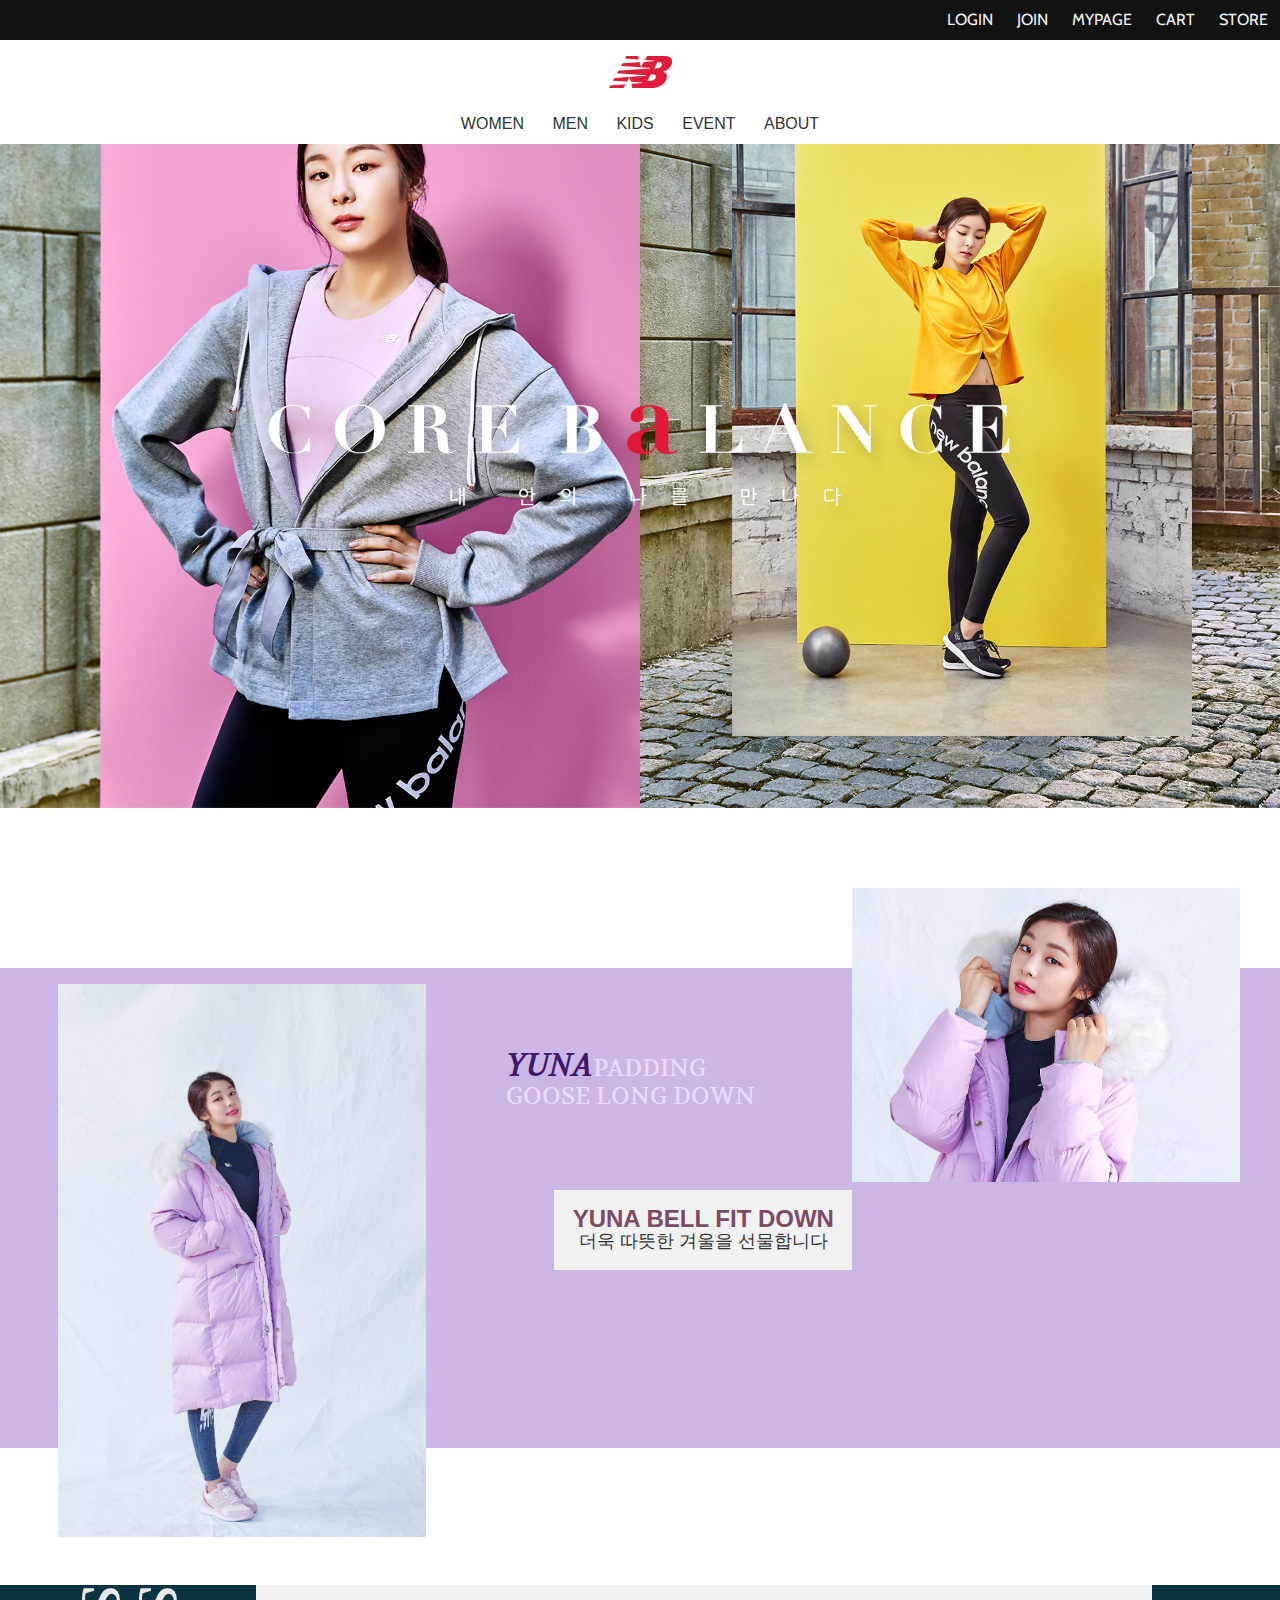
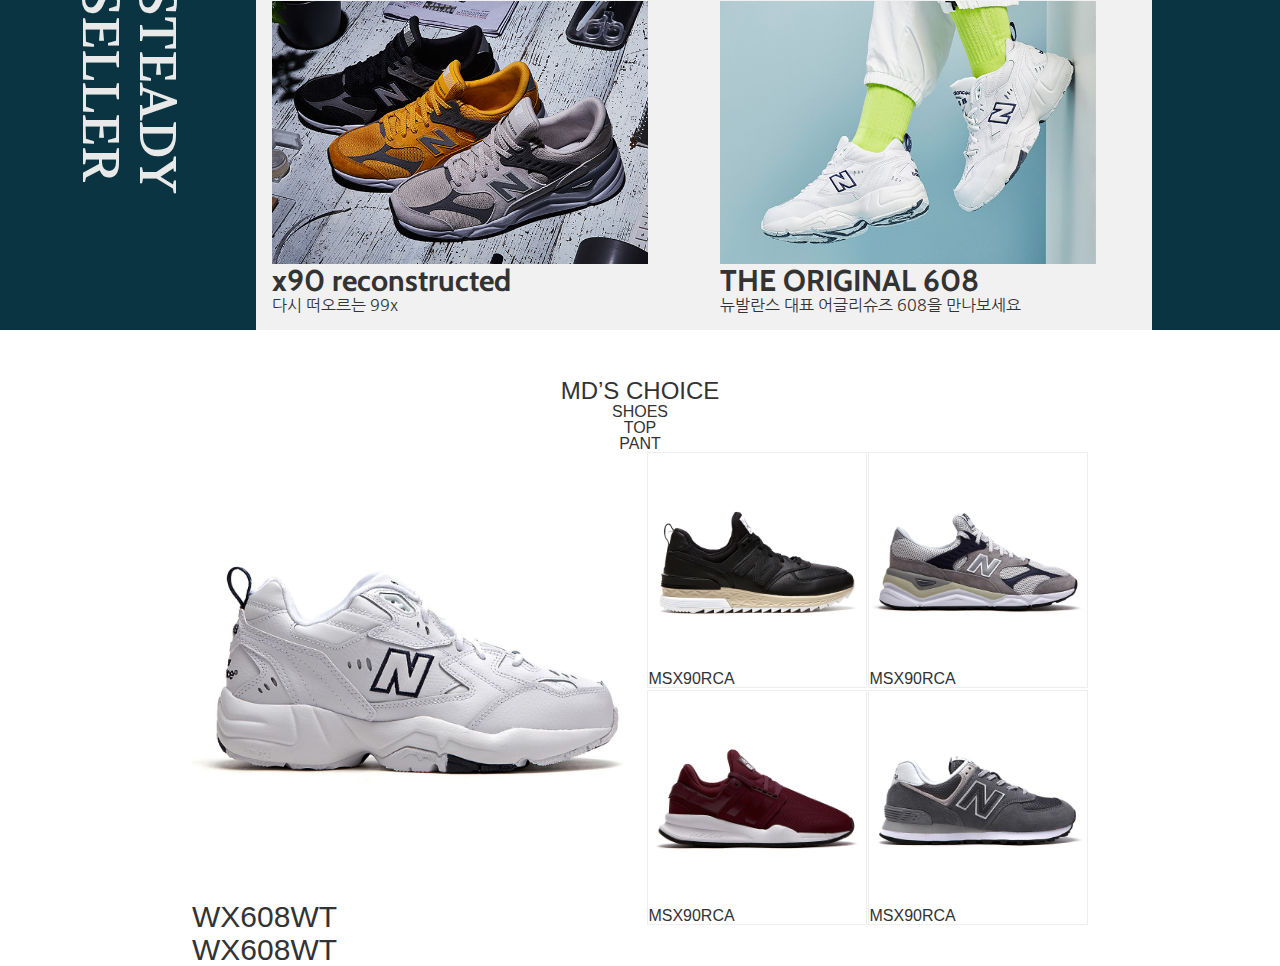
==== public/main/main.html @ 1567e01b "01월17일 저장" ====
<!DOCTYPE html>
<html lang="ko">

<head>
	<meta charset="UTF-8">
	<meta name="viewport" content="width=device-width, initial-scale=1.0">
	<meta http-equiv="X-UA-Compatible" content="ie=edge">
	<link rel="shortcut icon" href="../favicon.ico" type="image/x-icon">
	<link rel="icon" href="../favicon.ico" type="image/x-icon">
	<title></title>
	<link rel="stylesheet" href="https://cdnjs.cloudflare.com/ajax/libs/font-awesome/4.7.0/css/font-awesome.min.css">
	<link rel="stylesheet" href="../css/w3.css">
	<link rel="stylesheet" href="../css/bootstrap.min.css">
	<link rel="stylesheet" href="../css/main.css">
	<script src="../js/jquery-3.3.1.min.js"></script>
	<script src="../js/imagesloaded.pkgd.min.js"></script>
	<script src="../js/masonry.pkgd.min.js"></script>
	<script src="../js/bootstrap.min.js"></script>
</head>

<body>
	
<header class="clear">
			
			<ul class="navs1">
					<li class="nav1">STORE</li>
					<li class="nav1">CART</li>
					<li class="nav1">MYPAGE</li>
					<li class="nav1">JOIN</li>
					<li class="nav1">LOGIN</li>
					
				</ul>
		
		
		<div class="logo clear"><img src="../img/logo.png" ></div>
			<ul class="navs2">
				<li class="nav2">WOMEN</li>
				<li class="nav2">MEN</li>
				<li class="nav2">KIDS</li>
				<li class="nav2">EVENT</li>
				<li class="nav2">ABOUT</li>
			</ul>
		
		
	</header>
	


	<div class="wrap">
		<section class="banner page">
			<ul class="banner_wrap">
				<li>
					<img src="../img/bg01.jpg" class="img">
					<div class="banner_slogan">
						
					</div>
				</li>
			</ul>
		</section>
	

		
		
		
		<section class="page1 clear">
					
			<div class="box1">
				
				
				<div class="img1"><img src="../img/yuna1.jpg" ></div>
		
				<div class="text">
					
					<div class= "img_txt1">
					
					<h3><strong>YUNA</strong>PADDING</h3>
					<h3>GOOSE LONG DOWN</h3>
				
			
					</div>


					<div class="img_txt2">
					 <div>
					   <h3>YUNA BELL FIT DOWN</h3>
					   <h4>더욱 따뜻한 겨울을 선물합니다</h4>
					 </div>
					
				    </div>

				</div>
				
				<div class="img2"><img src="../img/yuna2.jpg"></div>
				
				
				<h2>GOOSE LONG</h2>
			
			
		</div>
		</section>

		


		<section class="page2">
			
			<div class="bg clear">
				<div class="tit">
					<h1>STEADY</br>SELLER</h1>
				</div>

				<div class="box2">
				<ul class="shoes">
						<li>
							<img src="../img/nb_01.jpg">
							<h2>x90 reconstructed</h2>
							<span>다시 떠오르는 99x</span>
					</li>
						
					
			
						<li>
							<img src="../img/nb_02.jpg">
							<h2>THE ORIGINAL 608</h2>
							<span>뉴발란스 대표 어글리슈즈 608을 만나보세요</span></li>
					</ul>

				</div>
		
			</div>
		</section>
			


		<section class="page3">
			
			<div class="md_hd">
				<h3>MD’S CHOICE</h3>
					<ul>
						<li>SHOES</li>
						<li>TOP</li>
						<li>PANT</li>
					</ul>
			</div>

					
					<div>
					
					<ul class="md_shoes clear">
						 <li>
						 <img src="../img/shoes_02.jpg">
						
						<div>
								<h2>WX608WT</h2>
								<h2>WX608WT</h2>
							</div> 
						</li>
						
						
						 
						 <ul class="shoes_box">
							<li>
								<div class="box_img"><img src="../img/shoes_01.jpg"></div>
								<span>MSX90RCA</span>
							</li>
							  
							<li>
								<div class="box_img"><img src="../img/shoes_03.jpg"></div>
								<span>MSX90RCA</span>
							</li>
							
						    <li>
								<div class="box_img" ><img src="../img/shoes_04.jpg"></div>
								<span>MSX90RCA</span>
							</li>
							
							<li>
								<div class="box_img"><img src="../img/shoes_05.jpg"></div>
								<span>MSX90RCA</span>
							</li>
						
						</ul>
					</ul>

					</div>



		</section>
		
		</div>

		<script src="../js/main.js"></script>
</body>

</html>
---- public/css/main.css ----
@import 'base.css';

/***** 공통사항 *****/
@media screen and (max-width:768px) {
	html, body {font-size:14px;}
}
@media screen and (max-width:480px) {
	html, body {font-size:12px;}
}
@media screen and (max-width:320px) {
	
}

@keyframes sizeUp {
	0% {transform:scale(1);}
	100% {transform:scale(1.2);}
}
@keyframes sizeDn {
	0% {transform:scale(1.2);}
	100% {transform:scale(1);}
}

/***** Header *****/
header {width:100%; position:fixed;  font-size:1rem; background-color: white; z-index:999; top:0;}
.logo {margin-top: 3em; margin: auto}
.nav {cursor:pointer;}

/***** navigation PC *****/
.navs1{font-family: 'Cabin', sans-serif; background-color: #121212; color: #f1f1f1; float: left; width: 100%}
.nav1 { float: right; padding:0.75em }
.navs2{text-align: center;}
.nav2 {display: inline-block; padding:0.75em; }
.logo{text-align: center; padding:1em;}



.banner {position:relative; margin-top:3rem;}
.banner_wrap {position:relative; width:100%;} /*배너무빙의 기준*/
/***** banner PC .banner_wrap > li {position:absolute; width:100%;}
.banner_slogan {position:absolute; width:90%; left:5%; top:50%; color:#fff; transform:translateY(-50%); font-size:1rem;}
.banner_slogan > h1 {font-size:4em; margin-bottom:0.75em;}	
.banner_slogan > h4 {font-size:1.5em; margin-bottom:1em;}	
.banner_slogan > button {font-size:1em; padding:1em; 
	background-color:rgba(248, 248, 219, .7); color:#121212; border:none;}	
.banner_slogan > button:hover {background-color:rgba(248, 248, 219, 1);}
*****/


.page1{   }

.box1{ background-color: #cab7e5;
	   position: relative; height: 30em; margin-top: 10rem}

.box1 > h2 { font-family: 'Volkhov', serif;
					font-size: 5rem;
				   display: inline-block;
				  color:#2d1f42; letter-spacing: 2.25rem;
				  margin-top: 3rem; }


.img1{ float: left; 
    width: 33.3%;}
.img1 > img{width: 86.5%; float: right; margin-top: 1rem; }

.img2{ float:  left; width: 33.3%;}
.img2 > img {width: 91%;right: 10rem; margin-top: -5rem;}

.text{float: left; 
      width: 33.3%;
}
.img_txt1{margin: 5rem; line-height: 2.25rem;}

.img_txt1 > h3 { color:#e9dbfc; font-family: 'Volkhov', serif; font-size: 1,25rem }
.img_txt1 > h3> strong { color: #3e1768; font-style: italic; font-size: 2rem}


.img_txt2{  background-color: #f1f1f1; width: 70%; height: 5rem; float: right;}
.img_txt2  > div > h3 { font-weight: bold; color:#7d4a65;  }
.img_txt2 > div {text-align: center; padding: 1rem;}


.page2 { margin: 3rem 0 3rem 0;}
.bg{ background-color: #0a3442; position: relative; }

.box2{ float: left;  background-color: #f1f1f1; width: 70%;margin: auto}

.tit{ float: left; width:20%; }
.tit > h1 {color: #e8e9e8;font-family: 'Volkhov', serif; font-size: 3.25rem;
	writing-mode: vertical-rl;; margin: auto;  }
.shoes{}
.shoes > li { float: left; width: 50%; padding: 1rem;}
.shoes > li > img{width: 90.5%;}

.shoes > li > h2{ font-family: 'Cabin', sans-serif; font-weight: bold;}
.shoes > li > span{ font-family: 'Nanum Gothic', sans-serif; }


.page3{}
.md_hd{margin: auto;text-align: center;}

.md_shoes{ margin: auto; width: 70%;}
.md_shoes > li {width: 50%; float: left; }
.md_shoes > li > img { width: 100%; }

.shoes_box{float: left; width: 50% }
.shoes_box > li{float: right;
    width: 49%;
    border: 0.1em solid #eee;
    margin-left: 0.1rem;
    margin-bottom: 0.1rem;}
.box_img >img { width: 100%}
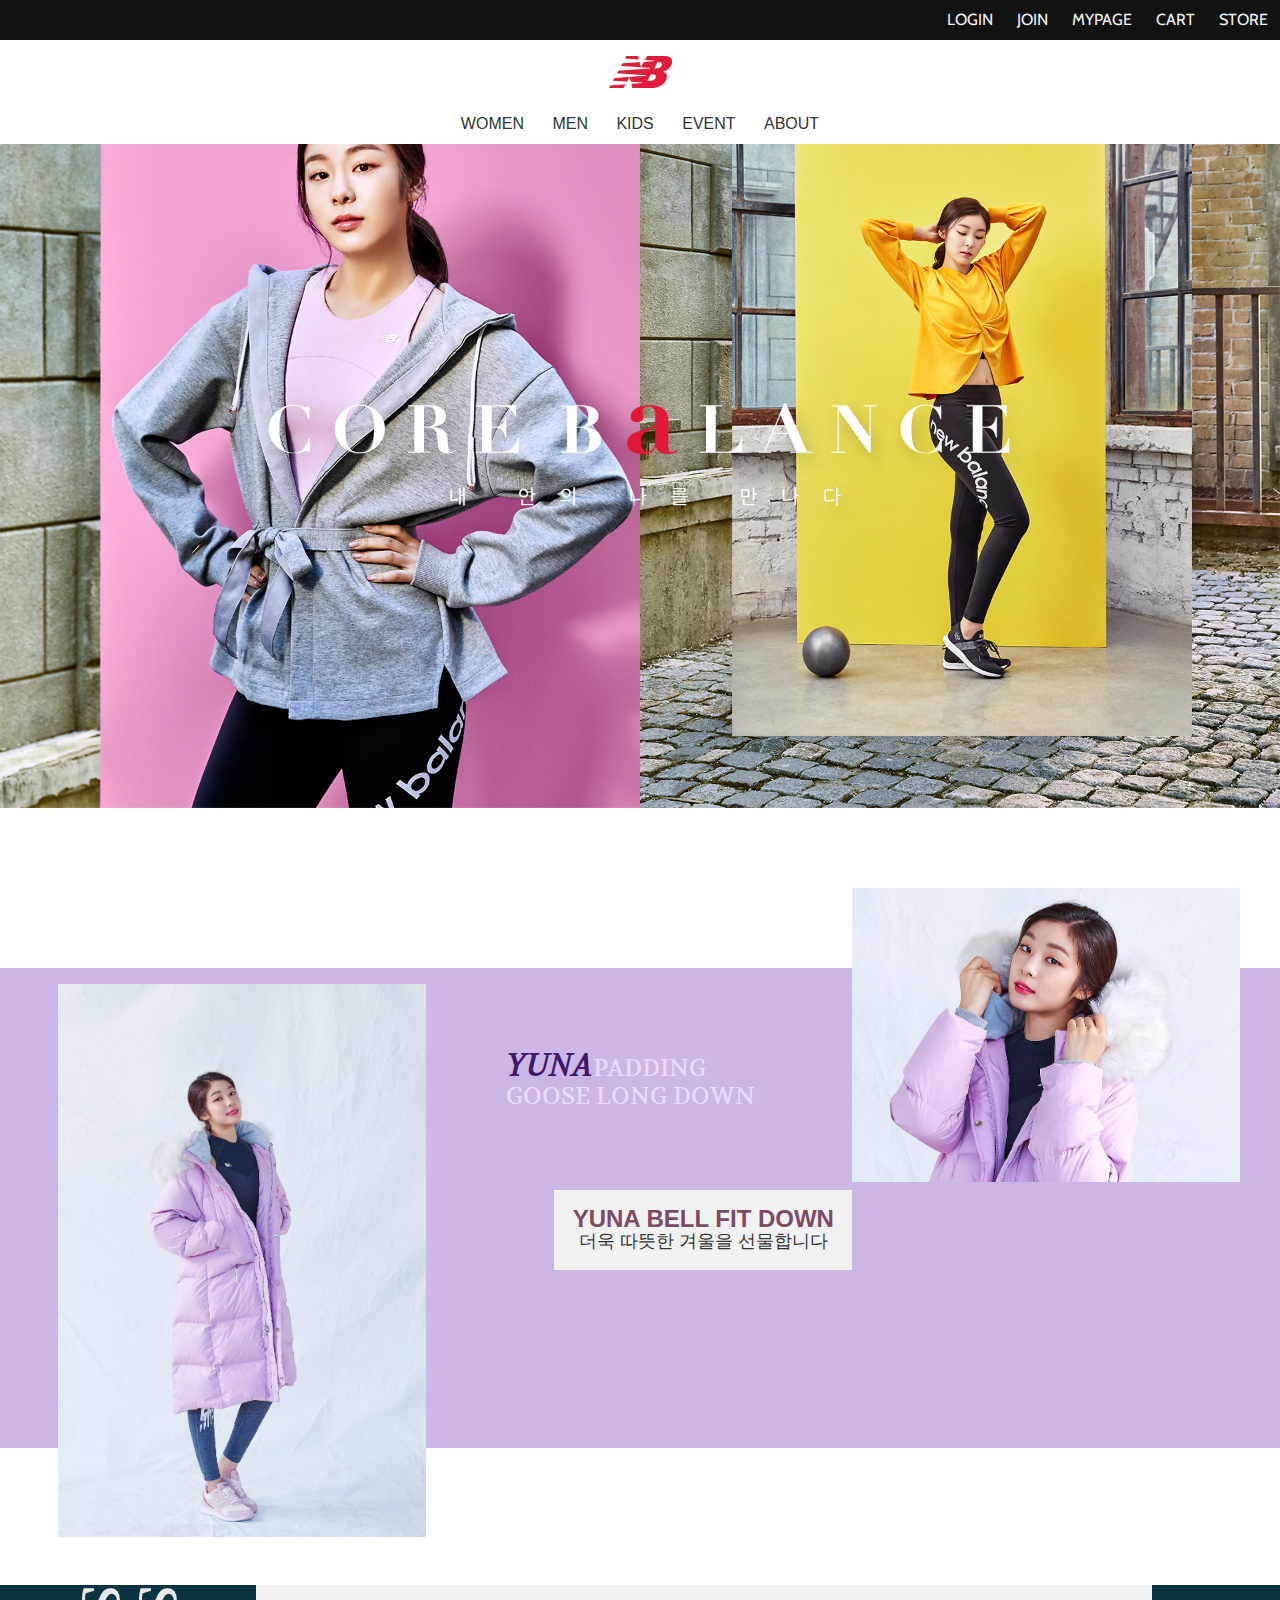
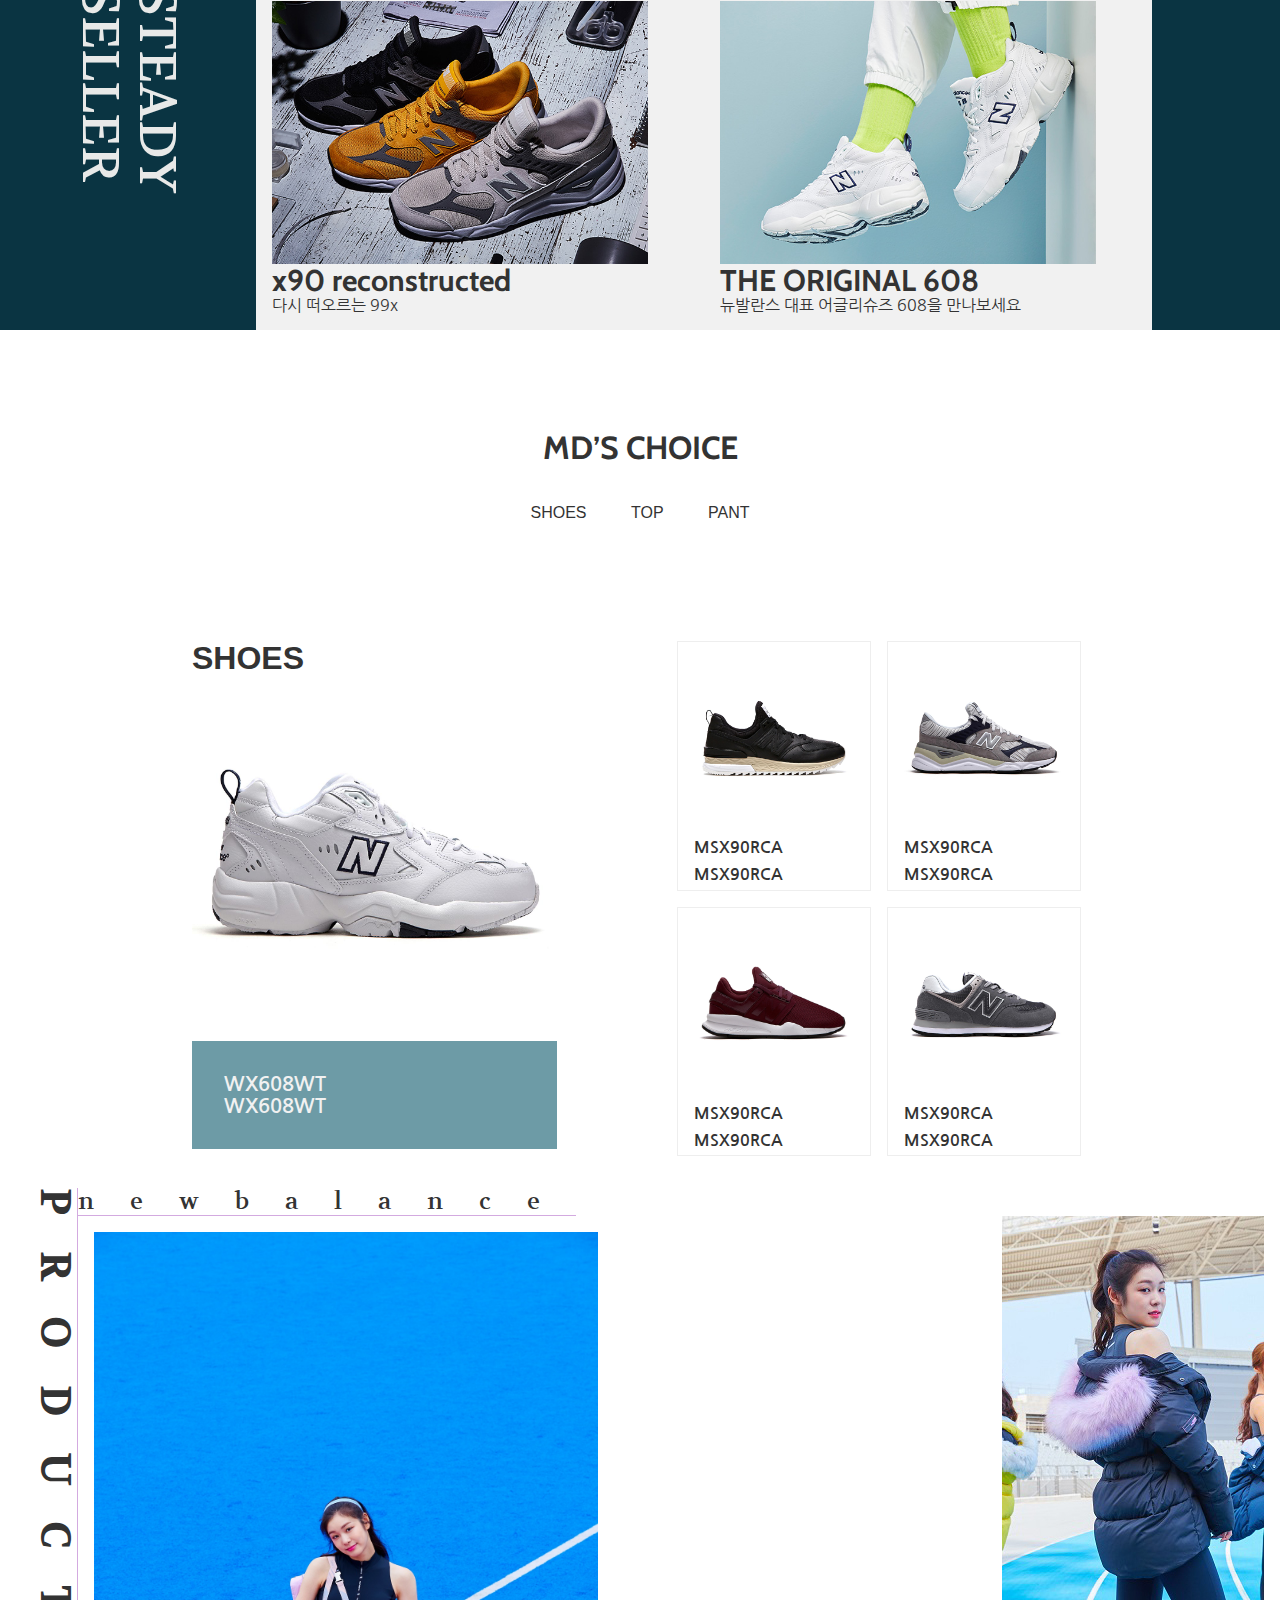
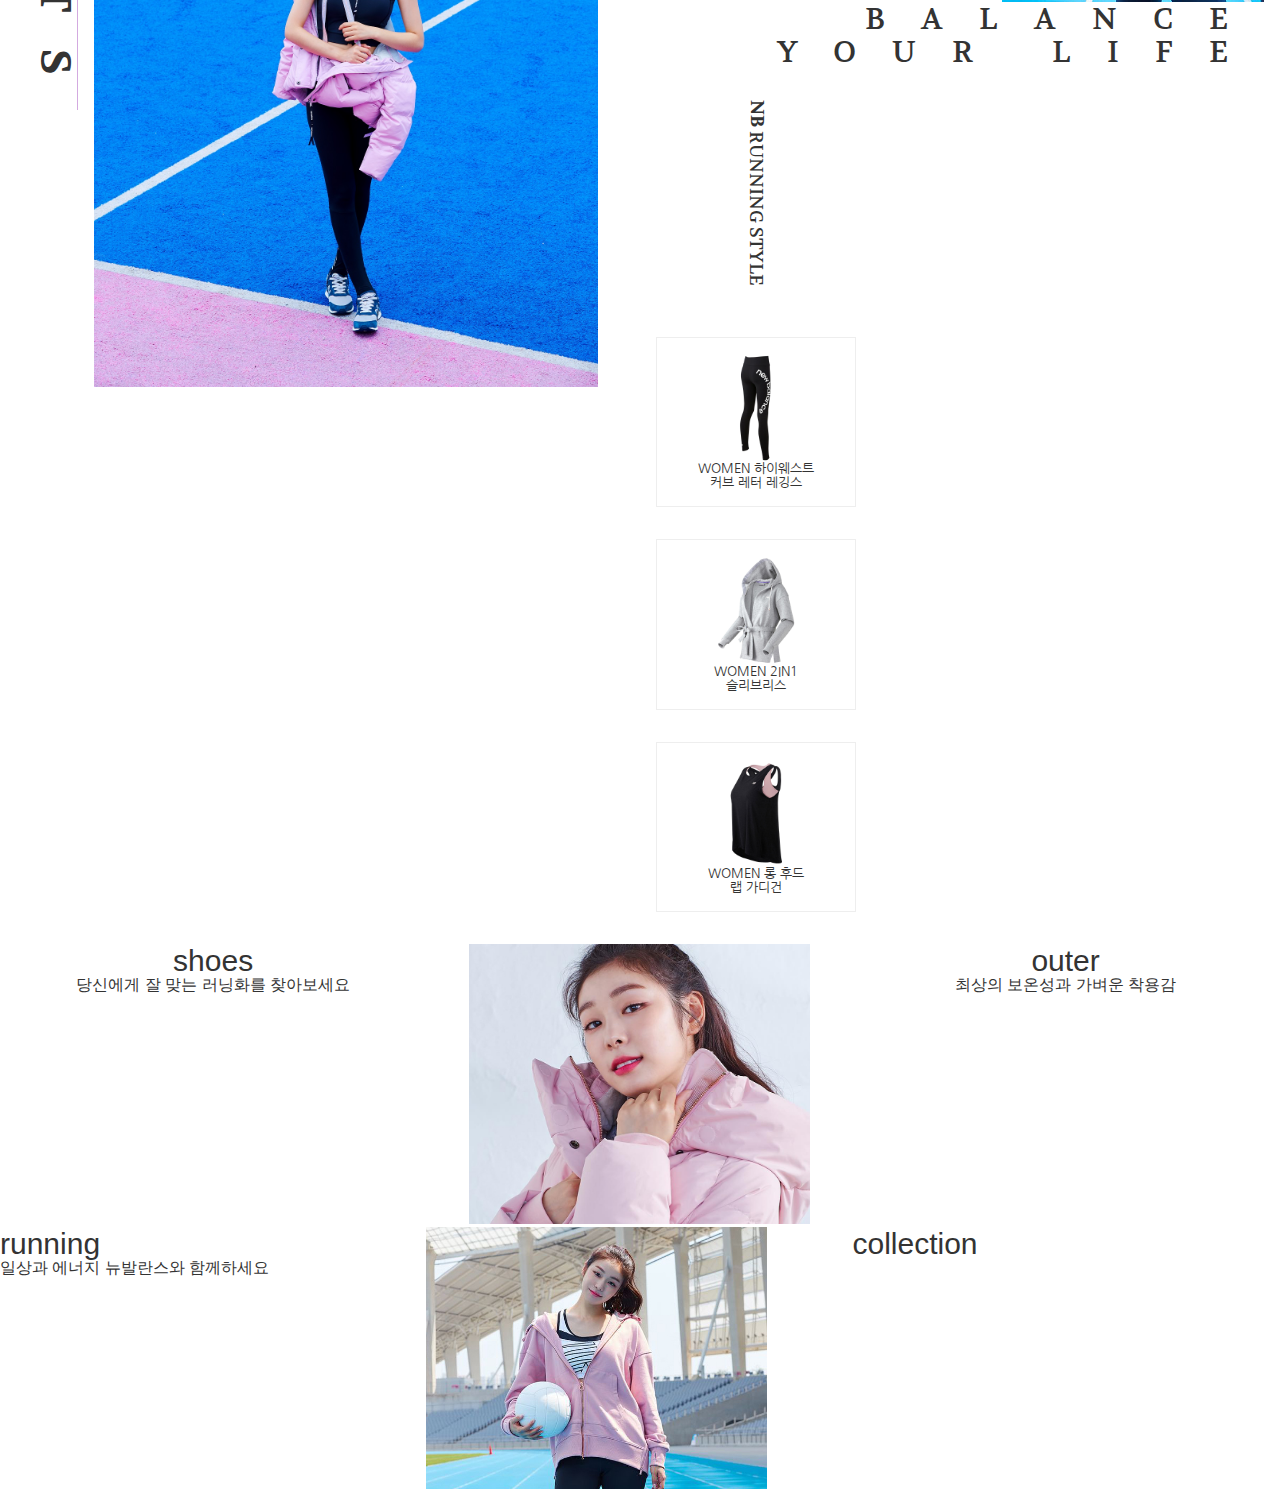
==== commit 8e1d1ef4: "1월21일" ====
--- a/public/main/main.html
+++ b/public/main/main.html
@@ -135,7 +135,7 @@
 		<section class="page3">
 			
 			<div class="md_hd">
-				<h3>MD’S CHOICE</h3>
+				<h2>MD’S CHOICE</h2>
 					<ul>
 						<li>SHOES</li>
 						<li>TOP</li>
@@ -148,9 +148,10 @@
 					
 					<ul class="md_shoes clear">
 						 <li>
-						 <img src="../img/shoes_02.jpg">
-						
-						<div>
+							<h2>SHOES</h2>
+						 	<img src="../img/shoes_02.jpg">
+						
+						<div class="md_box">
 								<h2>WX608WT</h2>
 								<h2>WX608WT</h2>
 							</div> 
@@ -161,22 +162,34 @@
 						 <ul class="shoes_box">
 							<li>
 								<div class="box_img"><img src="../img/shoes_01.jpg"></div>
-								<span>MSX90RCA</span>
+								<div class="shoes_txt">
+									<h3>MSX90RCA</h3>
+									<h3>MSX90RCA</h3>
+								</div>
 							</li>
 							  
 							<li>
 								<div class="box_img"><img src="../img/shoes_03.jpg"></div>
-								<span>MSX90RCA</span>
+								<div class="shoes_txt">
+									<h3>MSX90RCA</h3>
+									<h3>MSX90RCA</h3>
+								</div>
 							</li>
 							
 						    <li>
 								<div class="box_img" ><img src="../img/shoes_04.jpg"></div>
-								<span>MSX90RCA</span>
+								<div class="shoes_txt">
+									<h3>MSX90RCA</h3>
+									<h3>MSX90RCA</h3>
+								</div>
 							</li>
 							
 							<li>
 								<div class="box_img"><img src="../img/shoes_05.jpg"></div>
-								<span>MSX90RCA</span>
+								<div class="shoes_txt">
+									<h3>MSX90RCA</h3>
+									<h3>MSX90RCA</h3>
+								</div>
 							</li>
 						
 						</ul>
@@ -184,10 +197,101 @@
 
 					</div>
 
-
-
-		</section>
-		
+		</section>
+		
+		
+		<section>
+			
+			<div class="PRODUCTS clear">
+				
+				<ul class="pro_lt">
+				<li><h2>PRODUCTS</h2></li>
+				<li><h3>newbalance</h3></li>
+				<li><img src="../img/yuna6.jpg"></li>
+				</ul>
+
+
+				<div class="box_nb">
+				<ul class="pro_rt">
+	    			<li><img src="../img/yuna8.jpg"></li>
+					<li><h2>BALANCE</h2></li>
+					<li><h2><span>YOUR</span> LIFE</h2></li>
+				</ul>
+					
+				<ul class="pro_mid">	
+							<li><h4><strong>NB</strong> RUNNING STYLE</h4></li>
+							<li>
+
+								<img src="../img/life01.jpg">
+								<h3>WOMEN 하이웨스트</br>커브 레터 레깅스</h3>
+							</li>
+						
+						
+
+
+							<li>
+									<img src="../img/life02.jpg">
+									<h3>WOMEN 2IN1</br>슬리브리스</h3>
+							</li>
+							
+							<li>
+									
+									<img src="../img/life03.jpg">
+									<h3>WOMEN 롱 후드</br>랩 가디건</h3>
+						    </li>
+						</ul>
+
+					
+					
+					
+			</div>
+		
+		</section>
+
+
+		<section>
+			
+			<div class="collection">
+				
+				<div class="ulbox">
+					<ul class="colletul clear">
+						<li>
+							<h2>shoes</h2>
+							<span>당신에게 잘 맞는 러닝화를 찾아보세요</span>
+						</li>
+						
+						<li><img src="../img/yuna9.jpg"></li>
+						
+						<li>
+							<h2>outer</h2>
+							<span>최상의 보온성과 가벼운 착용감</span>
+						</li>
+						</ul>
+					<ul>
+						<li>
+							<h2>running</h2>
+							<span>일상과 에너지 뉴발란스와 함께하세요</span>
+						</li>
+						
+						<li><img src="../img/yuna11.jpg"></li>
+					
+					
+					</ul>
+				</div>
+
+				<div class="hd">
+						<h2>collection</h2>
+						</div>
+		
+			</div>
+
+
+
+
+		</section>
+
+
+
 		</div>
 
 		<script src="../js/main.js"></script>
--- a/public/css/main.css
+++ b/public/css/main.css
@@ -71,7 +71,7 @@
 .img_txt1{margin: 5rem; line-height: 2.25rem;}
 
 .img_txt1 > h3 { color:#e9dbfc; font-family: 'Volkhov', serif; font-size: 1,25rem }
-.img_txt1 > h3> strong { color: #3e1768; font-style: italic; font-size: 2rem}
+.img_txt1 > h3 > strong { color: #3e1768; font-style: italic; font-size: 2rem}
 
 
 .img_txt2{  background-color: #f1f1f1; width: 70%; height: 5rem; float: right;}
@@ -86,7 +86,7 @@
 
 .tit{ float: left; width:20%; }
 .tit > h1 {color: #e8e9e8;font-family: 'Volkhov', serif; font-size: 3.25rem;
-	writing-mode: vertical-rl;; margin: auto;  }
+	writing-mode: vertical-rl; margin: auto;  }
 .shoes{}
 .shoes > li { float: left; width: 50%; padding: 1rem;}
 .shoes > li > img{width: 90.5%;}
@@ -95,17 +95,94 @@
 .shoes > li > span{ font-family: 'Nanum Gothic', sans-serif; }
 
 
-.page3{}
-.md_hd{margin: auto;text-align: center;}
 
-.md_shoes{ margin: auto; width: 70%;}
-.md_shoes > li {width: 50%; float: left; }
-.md_shoes > li > img { width: 100%; }
 
-.shoes_box{float: left; width: 50% }
+
+.md_hd{ margin: auto; text-align: center; margin: auto;
+    text-align: center;
+    margin-top: 6.25rem;
+    margin-bottom: 6.25rem;}
+
+.md_hd > h2 { font-size: 2rem;
+    font-weight: bold;
+    font-family: 'Cabin', sans-serif;
+	margin-bottom: 1.25rem;}
+	
+.md_hd >ul >li{ display: inline-block; margin: auto;
+				padding: 1.25rem; }
+
+.md_shoes{ margin: auto; width: 70%; }
+
+.md_shoes >li > h2 {font-size: 2rem; font-weight: bold; }
+
+.md_box > h2 { font-family: 'Nanum Gothic', sans-serif;
+		       font-weight: bold; color: #f1f1f1; font-size: 1.25rem }
+
+
+.md_shoes > li {width: 52.2%; float: left; }
+.md_shoes > li > img { width: 78%; margin: auto; }
+
+
+.shoes_box{float: left; width: 47%; }
 .shoes_box > li{float: right;
-    width: 49%;
+    width: 46%;
     border: 0.1em solid #eee;
-    margin-left: 0.1rem;
-    margin-bottom: 0.1rem;}
-.box_img >img { width: 100%}+    margin-left: 1rem;
+	margin-bottom: 1rem;}
+
+.shoes_txt > h3{ font-family: 'Nanum Gothic', sans-serif;
+font-size: 1rem; font-weight: bold; line-height: 1.6rem; margin: 0.1rem 1rem;  }
+
+
+.md_shoes >li> div {background-color: #6d9ba6; width: 78%; padding: 2rem;} 
+.box_img >img { width: 99.9%;
+    padding: 1rem;
+}
+.PRODUCTS{ margin: auto; font-family: 'Volkhov', serif; margin: 1rem;}
+
+
+.pro_lt > li> img{
+    float: left;
+	width: 95%
+	}
+
+	
+ 
+
+.pro_lt> li  { letter-spacing: 2.25rem; }
+.pro_lt > li:last-child{width: 45%; padding: 1rem; float: left;}
+.pro_lt>li> h2{font-size:2.6rem;writing-mode: vertical-rl;
+				border-right: 0.1rem solid #d3aae0; float: right;
+			font-weight: bold;}
+.pro_lt>li> h3{ border-bottom: 0.1rem solid #d3aae0; display: inline-block;}
+
+
+
+.pro_lt>li:first-child{float: left; width:5%;}
+
+.pro_mid{ float: left; width: 16%}
+.pro_mid >li:first-child > h4 { writing-mode: vertical-rl;margin: auto; }
+.pro_mid >li:first-child{border: none;}
+.pro_mid > li{ width: 100% ;display: inline-block; text-align: center;
+	margin: 1rem; border: 0.1rem solid #eee; padding: 1rem;}
+	
+.pro_mid > li > h3 {font-family: 'Nanum Gothic', sans-serif; font-size: 0.8rem; }
+.pro_mid> li >img{ width:65.5% }
+
+
+.box_nb > h4 { writing-mode: vertical-rl;}
+
+
+.pro_rt{ float: right;}
+.pro_rt >li> img { float: right}
+.pro_rt > li > h2{letter-spacing: 2.25rem; text-align: right; ;}
+.pro_rt > li > h2 >span{}
+
+.ulbox{}
+.colletul{ display: inline-block;
+    text-align: center;}
+.ulbox> ul > li{float: left;
+    width: 33.3%;
+    margin: auto;
+}
+.ulbox> ul > li> img{width:80%}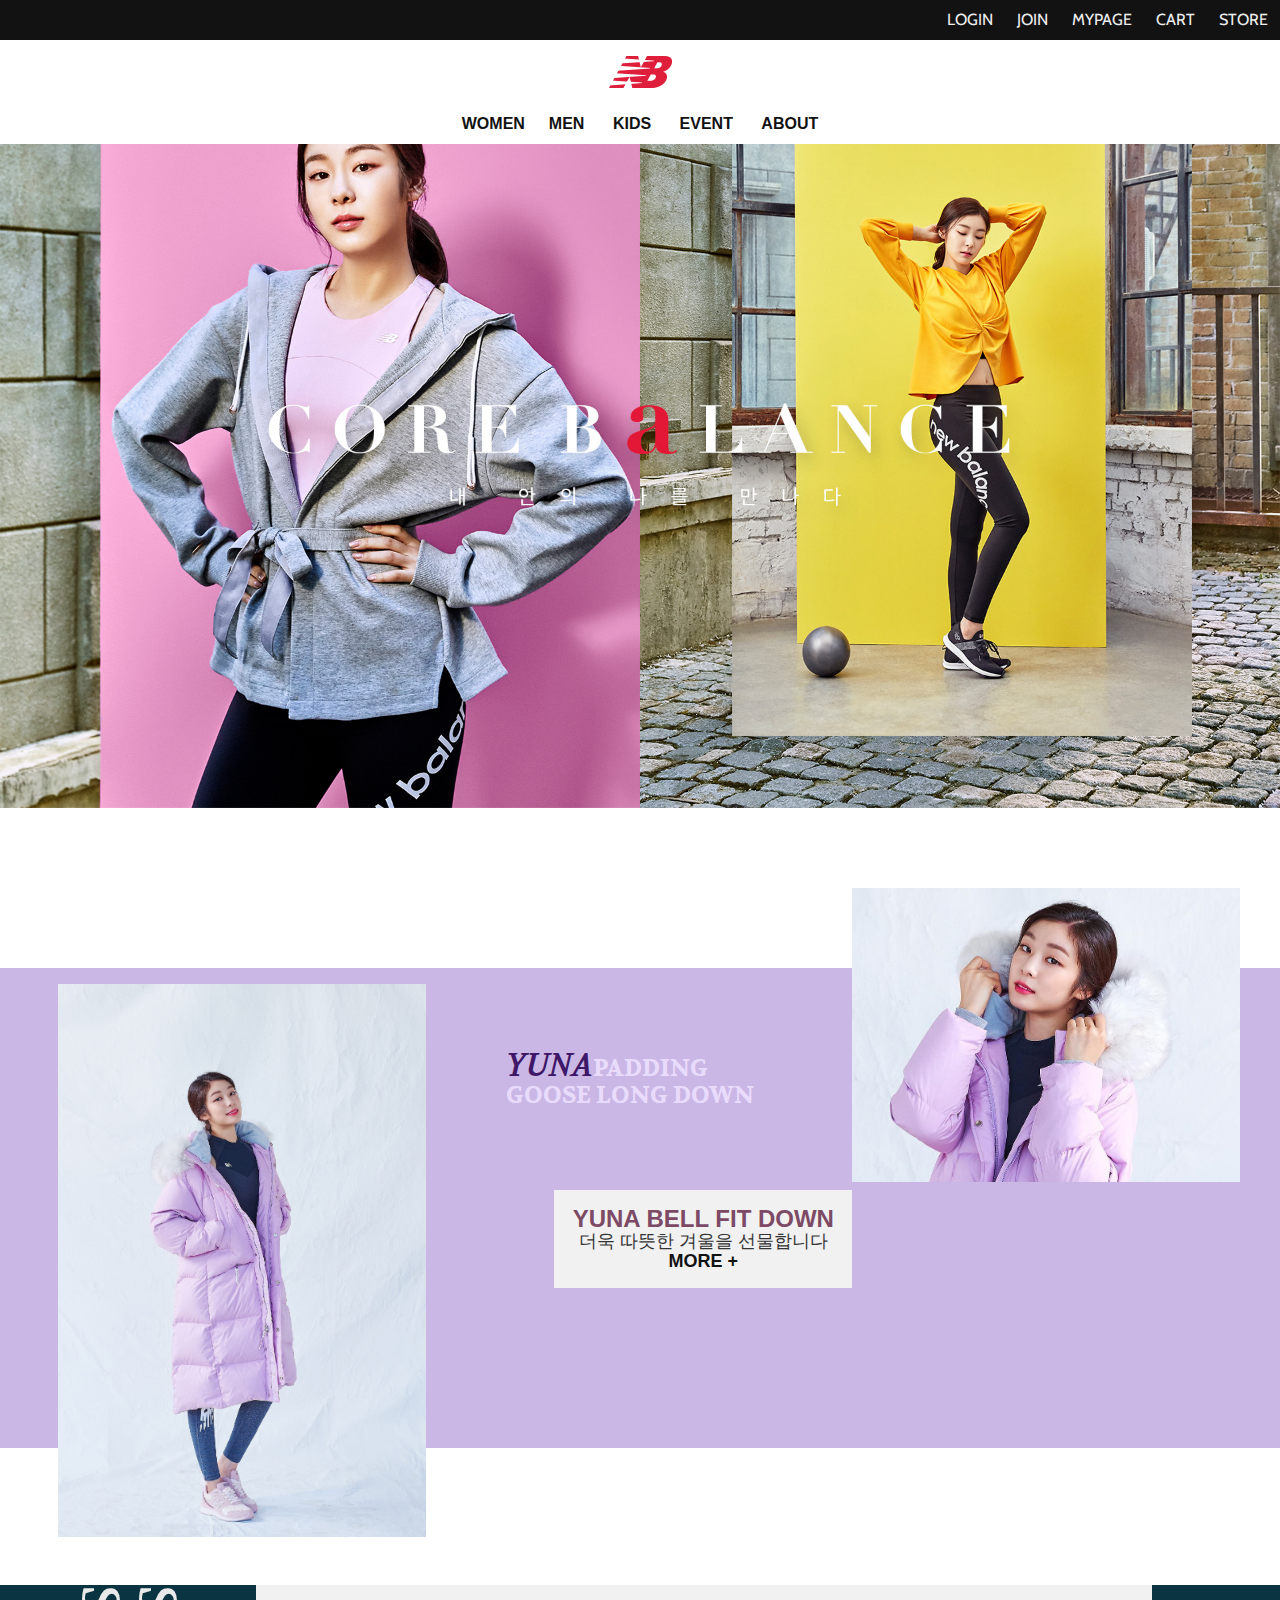
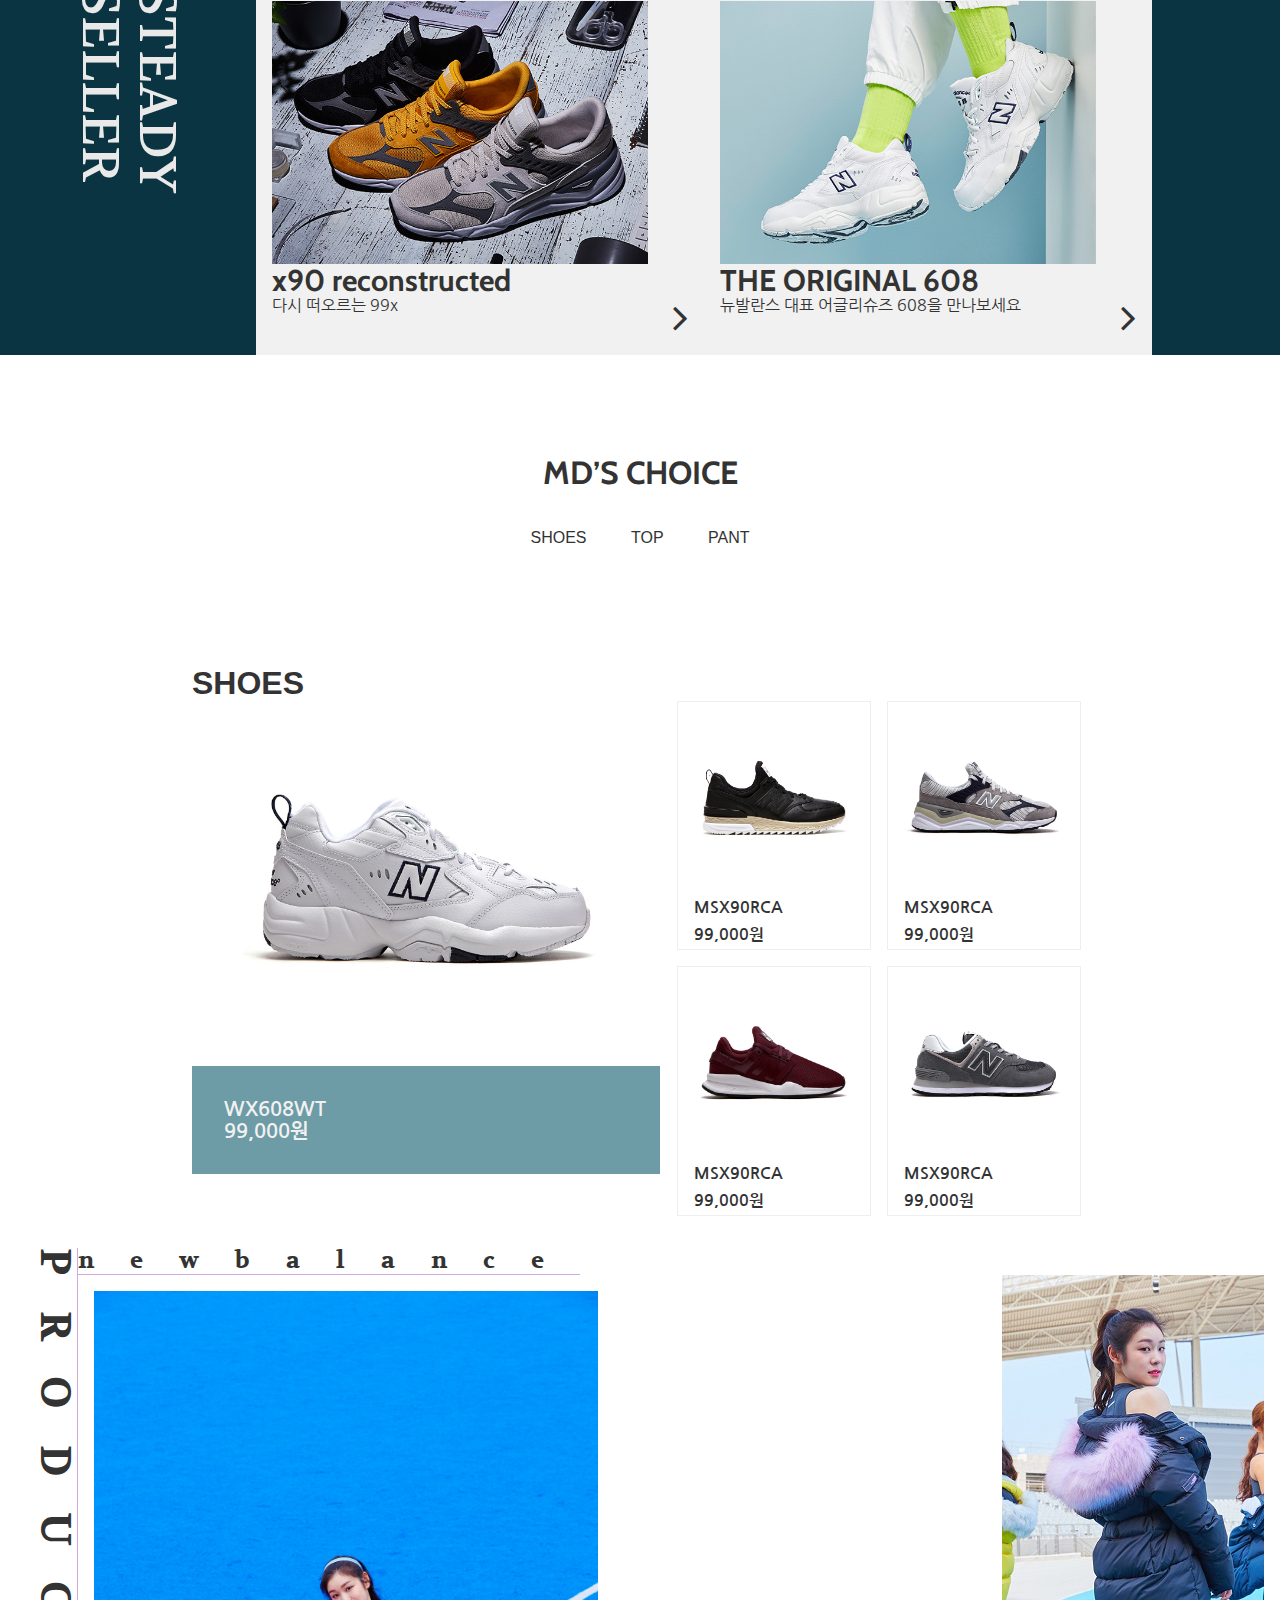
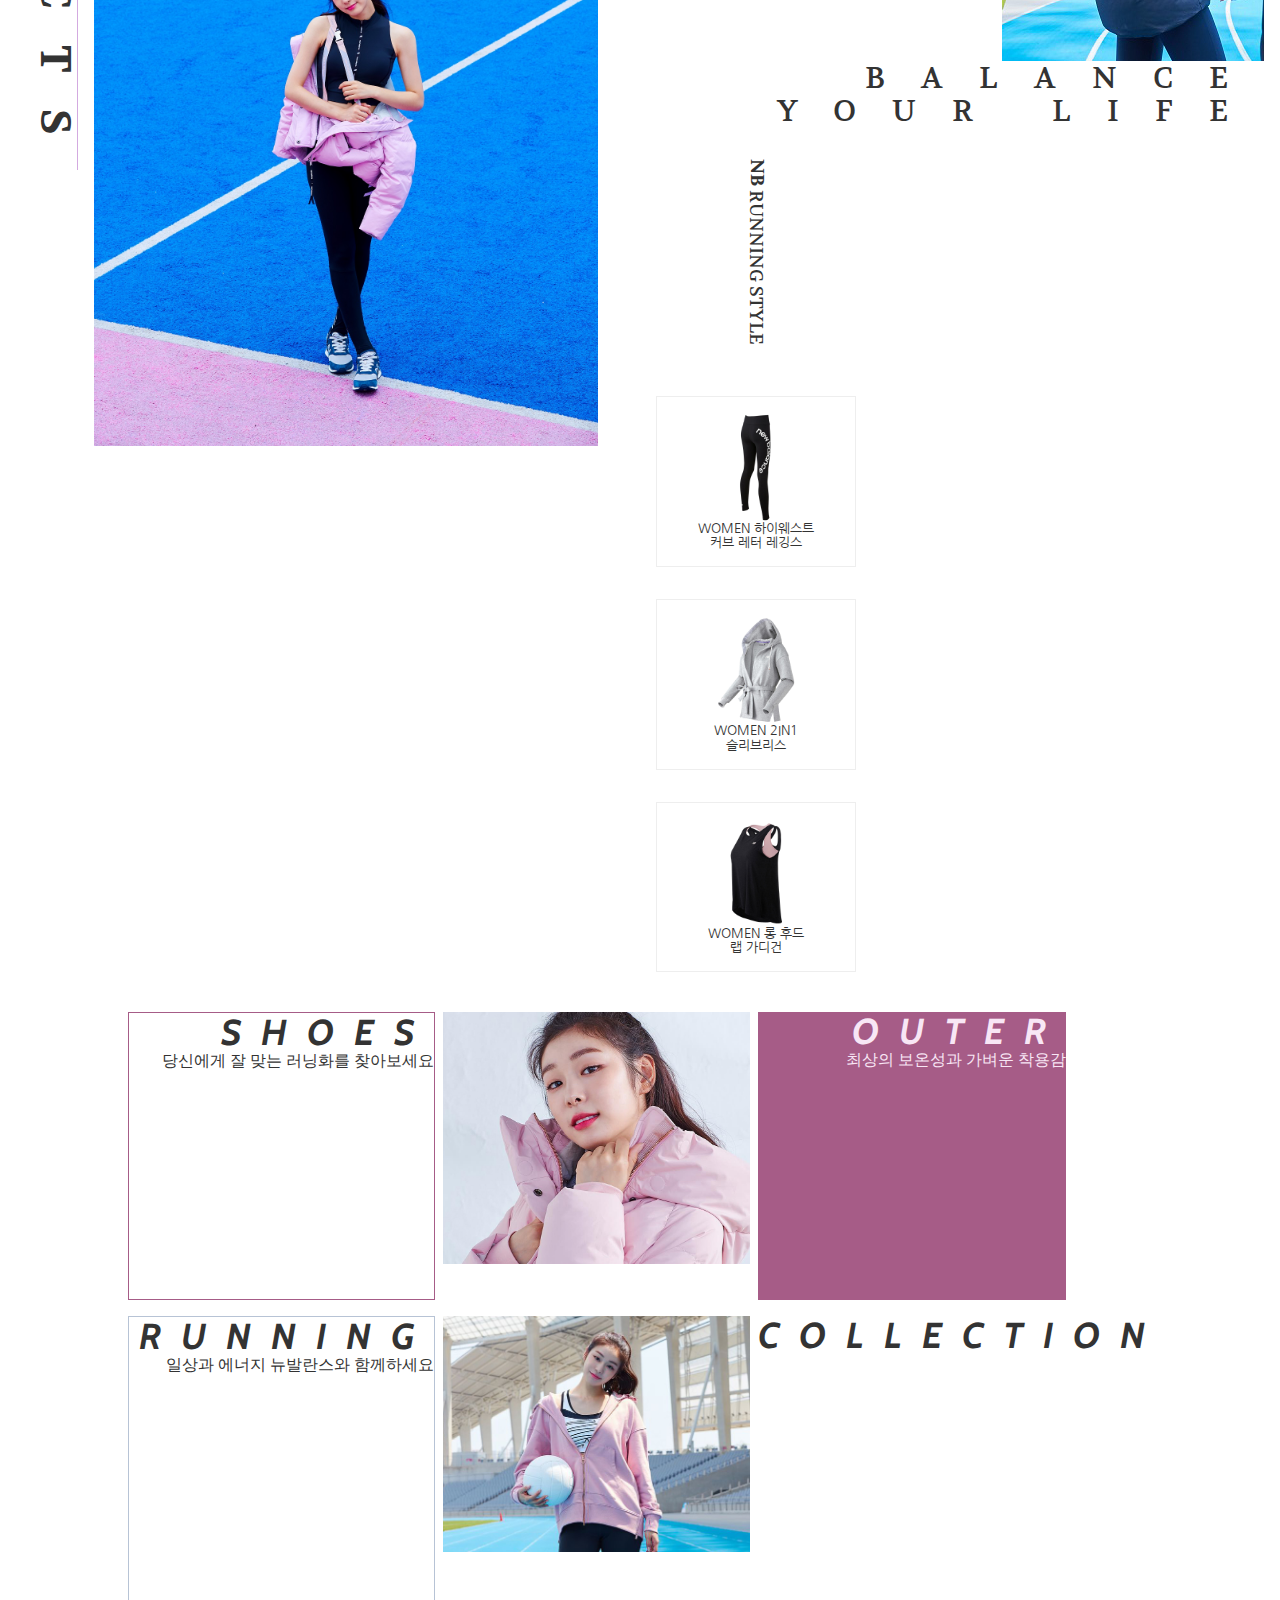
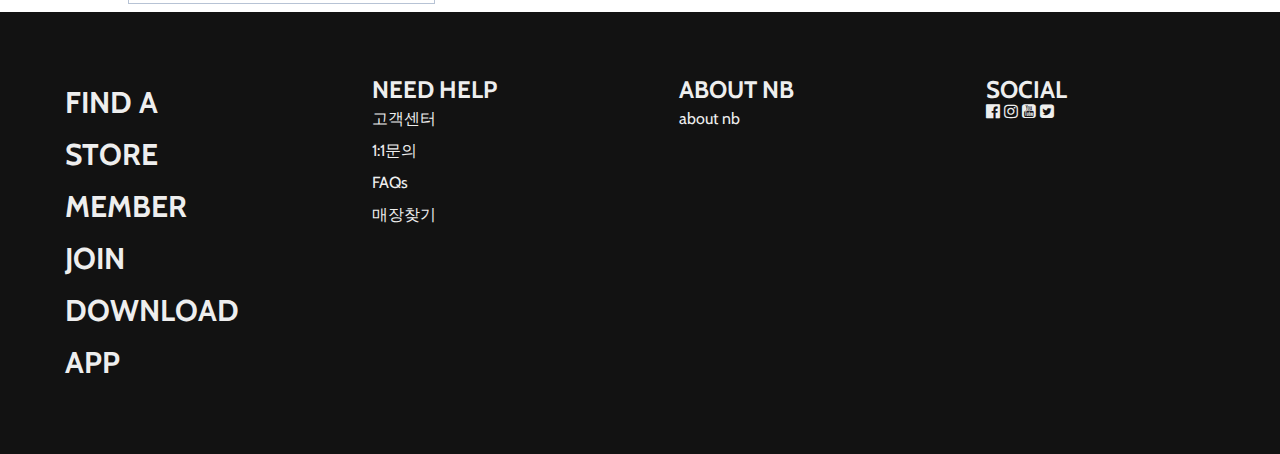
==== commit c3e37927: "1월21일저장" ====
--- a/public/main/main.html
+++ b/public/main/main.html
@@ -23,22 +23,22 @@
 <header class="clear">
 			
 			<ul class="navs1">
-					<li class="nav1">STORE</li>
-					<li class="nav1">CART</li>
-					<li class="nav1">MYPAGE</li>
-					<li class="nav1">JOIN</li>
-					<li class="nav1">LOGIN</li>
+					<li class="nav1"><a href="">STORE</a></li>
+					<li class="nav1"><a href="">CART</a></li>
+					<li class="nav1"><a href="">MYPAGE</a></li>
+					<li class="nav1"><a href="">JOIN</a></li>
+					<li class="nav1"><a href="">LOGIN</a></li>
 					
 				</ul>
 		
 		
 		<div class="logo clear"><img src="../img/logo.png" ></div>
 			<ul class="navs2">
-				<li class="nav2">WOMEN</li>
-				<li class="nav2">MEN</li>
-				<li class="nav2">KIDS</li>
-				<li class="nav2">EVENT</li>
-				<li class="nav2">ABOUT</li>
+				<li class="nav2"><a href="">WOMEN</a</li>
+				<li class="nav2"><a href="">MEN</a></li>
+				<li class="nav2"><a href="">KIDS</a></li>
+				<li class="nav2"><a href="">EVENT</a></li>
+				<li class="nav2"><a href="">ABOUT</a></li>
 			</ul>
 		
 		
@@ -80,10 +80,11 @@
 					</div>
 
 
-					<div class="img_txt2">
+					<div class="img_txt2 hand">
 					 <div>
 					   <h3>YUNA BELL FIT DOWN</h3>
 					   <h4>더욱 따뜻한 겨울을 선물합니다</h4>
+					   <h4><a href="">MORE +</a></h4>
 					 </div>
 					
 				    </div>
@@ -109,20 +110,25 @@
 					<h1>STEADY</br>SELLER</h1>
 				</div>
 
-				<div class="box2">
-				<ul class="shoes">
+				<div class="box2 hand">
+				<ul class="shoes ">
 						<li>
 							<img src="../img/nb_01.jpg">
+							
 							<h2>x90 reconstructed</h2>
 							<span>다시 떠오르는 99x</span>
-					</li>
+						    <div class="fa fa-angle-right"></div>
+						</li>
 						
 					
 			
 						<li>
 							<img src="../img/nb_02.jpg">
+							
 							<h2>THE ORIGINAL 608</h2>
-							<span>뉴발란스 대표 어글리슈즈 608을 만나보세요</span></li>
+							<span>뉴발란스 대표 어글리슈즈 608을 만나보세요</span>
+							<div class="fa fa-angle-right"></div>
+						</li>
 					</ul>
 
 				</div>
@@ -147,48 +153,57 @@
 					<div>
 					
 					<ul class="md_shoes clear">
+						 <h2>SHOES</h2>
+						 
 						 <li>
-							<h2>SHOES</h2>
 						 	<img src="../img/shoes_02.jpg">
-						
-						<div class="md_box">
-								<h2>WX608WT</h2>
-								<h2>WX608WT</h2>
-							</div> 
-						</li>
+							 <span class=" w3-button">quick view</span>
+								<div class="md_box">
+										<h2>WX608WT</h2>
+										<h2>99,000원</h2>
+										</span>
+									</div> 
+								</li>
 						
 						
 						 
 						 <ul class="shoes_box">
 							<li>
 								<div class="box_img"><img src="../img/shoes_01.jpg"></div>
+								
+								<span class="w3-button">quick view</span>
+								
 								<div class="shoes_txt">
 									<h3>MSX90RCA</h3>
-									<h3>MSX90RCA</h3>
+									<h3>99,000원</h3>
+									
 								</div>
 							</li>
 							  
 							<li>
 								<div class="box_img"><img src="../img/shoes_03.jpg"></div>
+								<span class="w3-button">quick view</span>
 								<div class="shoes_txt">
 									<h3>MSX90RCA</h3>
-									<h3>MSX90RCA</h3>
+									<h3>99,000원</h3>
 								</div>
 							</li>
 							
 						    <li>
 								<div class="box_img" ><img src="../img/shoes_04.jpg"></div>
+								<span class="w3-button">quick view</span>
 								<div class="shoes_txt">
 									<h3>MSX90RCA</h3>
-									<h3>MSX90RCA</h3>
+									<h3>99,000원</h3>
 								</div>
 							</li>
 							
 							<li>
 								<div class="box_img"><img src="../img/shoes_05.jpg"></div>
+								<span class="w3-button">quick view</span>
 								<div class="shoes_txt">
 									<h3>MSX90RCA</h3>
-									<h3>MSX90RCA</h3>
+									<h3>99,000원</h3>
 								</div>
 							</li>
 						
@@ -256,32 +271,34 @@
 				<div class="ulbox">
 					<ul class="colletul clear">
 						<li>
-							<h2>shoes</h2>
+							<h2>SHOES</h2>
 							<span>당신에게 잘 맞는 러닝화를 찾아보세요</span>
 						</li>
 						
 						<li><img src="../img/yuna9.jpg"></li>
 						
 						<li>
-							<h2>outer</h2>
+							<h2>OUTER</h2>
 							<span>최상의 보온성과 가벼운 착용감</span>
 						</li>
-						</ul>
-					<ul>
-						<li>
-							<h2>running</h2>
+					</ul>	
+					
+					<ul class="RUNNING clear">
+						<li>
+							<h2>RUNNING</h2>
 							<span>일상과 에너지 뉴발란스와 함께하세요</span>
-						</li>
+						
 						
 						<li><img src="../img/yuna11.jpg"></li>
 					
-					
-					</ul>
+						<li><h2>COLLECTION</h2></li>	
+					</ul>
+				
+						
+						
 				</div>
 
-				<div class="hd">
-						<h2>collection</h2>
-						</div>
+				
 		
 			</div>
 
@@ -294,6 +311,51 @@
 
 		</div>
 
+		<footer>
+			<div class="footbg ">
+			<div class="clear">
+				<ul>
+					<li><h2><a href ="#">FIND A STORE</a></h2></li>
+					<li><h2><a href ="">MEMBER JOIN</a></h2></li>
+					<li><h2><a href ="">DOWNLOAD APP</a></h2></li>
+				</ul>
+
+				<ul>
+					<li><h3><a href ="">NEED HELP</a></h3></li>
+					<li><span><a href ="">고객센터</a></span></li>
+					<li><span><a href ="">1:1문의</a></span></li>
+					<li><span><a href ="">FAQs</a></span></li>
+					<li><span><a href ="">매장찾기</a></span></li>
+				</ul>
+
+				<ul>
+					<li><h3><a href ="">ABOUT NB</a></h3></li>
+					<li><span><a href ="">about nb</a></span></li>
+				</ul>
+				
+				<ul class="SOCIAL">
+				<li><h3>SOCIAL</h3></li>
+				 <li><a href =""><span class="fa fa-facebook-official"></span></a></li>
+				 <li><a href =""><span class="fa fa-instagram"></span></a></li>
+				 <li><a href =""><span class="fa fa-youtube-square"></span</a></li>
+				 <li><a href =""><span class="fa fa-twitter-square"></span></a></li>
+				</ul>
+				
+			</div>
+			
+				<!---<div class="clear">
+					<ul class="news">
+					 <h3>SIGN UP FOR SPECIAL PROMOTIONS</h3>
+					 <span>이메일로만 공개하는 시크릿 세일, 할인 쿠폰 혜택을 받으시려면 지금 미리 뉴스레터를 신청하세요!</span>
+						<li><button></button></li>
+						<li><button></button></li>
+					</ul>
+				</div>-->	
+		
+
+		</div>		
+			</footer>
+		
 		<script src="../js/main.js"></script>
 </body>
 
--- a/public/css/main.css
+++ b/public/css/main.css
@@ -28,8 +28,10 @@
 /***** navigation PC *****/
 .navs1{font-family: 'Cabin', sans-serif; background-color: #121212; color: #f1f1f1; float: left; width: 100%}
 .nav1 { float: right; padding:0.75em }
-.navs2{text-align: center;}
-.nav2 {display: inline-block; padding:0.75em; }
+.navs2{text-align: center; }
+.nav2 {display: inline-block; padding:0.75em; font-weight: bold; }
+.nav2 > a{color: #121212}
+.nav2 > a:hover{ color:#df1e3b}
 .logo{text-align: center; padding:1em;}
 
 
@@ -46,10 +48,10 @@
 *****/
 
 
-.page1{   }
+.page1{}
 
 .box1{ background-color: #cab7e5;
-	   position: relative; height: 30em; margin-top: 10rem}
+	   position: relative; height: 30em; margin-top: 10rem;}
 
 .box1 > h2 { font-family: 'Volkhov', serif;
 					font-size: 5rem;
@@ -62,8 +64,11 @@
     width: 33.3%;}
 .img1 > img{width: 86.5%; float: right; margin-top: 1rem; }
 
+
 .img2{ float:  left; width: 33.3%;}
-.img2 > img {width: 91%;right: 10rem; margin-top: -5rem;}
+.img2 > img {width: 91%;right: 10rem; margin-top: -5rem;
+			}
+
 
 .text{float: left; 
       width: 33.3%;
@@ -74,8 +79,10 @@
 .img_txt1 > h3 > strong { color: #3e1768; font-style: italic; font-size: 2rem}
 
 
-.img_txt2{  background-color: #f1f1f1; width: 70%; height: 5rem; float: right;}
+.img_txt2{  background-color: #f1f1f1; width: 70%; float: right;}
 .img_txt2  > div > h3 { font-weight: bold; color:#7d4a65;  }
+.img_txt2 > div >h4> a{ color: #121212; font-weight: bold; }
+.img_txt2 > div > h4> a:hover{color:#7d4a65;}
 .img_txt2 > div {text-align: center; padding: 1rem;}
 
 
@@ -94,7 +101,7 @@
 .shoes > li > h2{ font-family: 'Cabin', sans-serif; font-weight: bold;}
 .shoes > li > span{ font-family: 'Nanum Gothic', sans-serif; }
 
-
+.shoes > li >div{    font-size: 2.6rem; float: right;}
 
 
 
@@ -113,13 +120,13 @@
 
 .md_shoes{ margin: auto; width: 70%; }
 
-.md_shoes >li > h2 {font-size: 2rem; font-weight: bold; }
+.md_shoes > h2 {font-size: 2rem; font-weight: bold; }
 
 .md_box > h2 { font-family: 'Nanum Gothic', sans-serif;
 		       font-weight: bold; color: #f1f1f1; font-size: 1.25rem }
 
 
-.md_shoes > li {width: 52.2%; float: left; }
+.md_shoes > li {width: 52.2%; float: left; text-align: center; }
 .md_shoes > li > img { width: 78%; margin: auto; }
 
 
@@ -128,26 +135,40 @@
     width: 46%;
     border: 0.1em solid #eee;
     margin-left: 1rem;
-	margin-bottom: 1rem;}
+	margin-bottom: 1rem;
+	position: relative;}
+
+.shoes_box > li:hover{ border: 0.1em solid #0a3442;}
+
+
+.w3-button{ background-color:#457483; color: #eee; display: none; position: absolute;
+	        left: 0; top:0; right: 0; }
+
+.shoes_box > li:hover .w3-button { display: block; }
 
 .shoes_txt > h3{ font-family: 'Nanum Gothic', sans-serif;
 font-size: 1rem; font-weight: bold; line-height: 1.6rem; margin: 0.1rem 1rem;  }
 
 
-.md_shoes >li> div {background-color: #6d9ba6; width: 78%; padding: 2rem;} 
-.box_img >img { width: 99.9%;
-    padding: 1rem;
-}
+.md_shoes >li> div {background-color: #6d9ba6; text-align: left; padding: 2rem;}
+.md_shoes >li:hover{ border: 0.1em solid #0a3442;}
+
+
+
+.box_img >img { width: 99.9%; padding: 1rem;
+}
+
+
+
+
 .PRODUCTS{ margin: auto; font-family: 'Volkhov', serif; margin: 1rem;}
+
 
 
 .pro_lt > li> img{
     float: left;
-	width: 95%
-	}
-
-	
- 
+	width: 95%}
+
 
 .pro_lt> li  { letter-spacing: 2.25rem; }
 .pro_lt > li:last-child{width: 45%; padding: 1rem; float: left;}
@@ -159,14 +180,19 @@
 
 
 .pro_lt>li:first-child{float: left; width:5%;}
-
 .pro_mid{ float: left; width: 16%}
+
+
+
 .pro_mid >li:first-child > h4 { writing-mode: vertical-rl;margin: auto; }
 .pro_mid >li:first-child{border: none;}
+
 .pro_mid > li{ width: 100% ;display: inline-block; text-align: center;
 	margin: 1rem; border: 0.1rem solid #eee; padding: 1rem;}
-	
-.pro_mid > li > h3 {font-family: 'Nanum Gothic', sans-serif; font-size: 0.8rem; }
+
+.pro_mid >li:hover{border: 0.1em solid #0093fa;}	
+
+.pro_mid > li > h3 {font-family: 'Nanum Gothic', sans-serif; font-size: 0.8rem; font-weight: lighter}
 .pro_mid> li >img{ width:65.5% }
 
 
@@ -179,10 +205,65 @@
 .pro_rt > li > h2 >span{}
 
 .ulbox{}
-.colletul{ display: inline-block;
-    text-align: center;}
+
+
+.collection > div > ul { text-align: center;
+    width: 80%;
+	margin: auto;}
+	
+
+
 .ulbox> ul > li{float: left;
-    width: 33.3%;
+    width: 30%;
     margin: auto;
-}
-.ulbox> ul > li> img{width:80%}+	height: 18rem;
+	margin-top: 0.5rem;
+	margin-right: .5rem;
+	margin-bottom: .5rem;
+	text-align: right;
+	
+	font-family: 'Cabin', sans-serif;
+}
+.ulbox> ul > li> h2{ font-weight: bold; font-size: 2.25rem;letter-spacing: 1.25rem;
+					 font-style: italic;}
+
+
+.ulbox> ul > li> img{width:100%}
+
+
+.colletul> li:nth-child(1){  border: .1rem solid #a65c87;;}
+.colletul> li:nth-child(1):hover{ background-color: #a65c87; color:#f8e6f5}
+
+.colletul> li:nth-child(3){ background-color: #a65c87; color:#f8e6f5 }
+.colletul> li:nth-child(3):hover{ background-color:#e3d3e0; color: #121212}
+
+.RUNNING > li:nth-child(1){border: .1rem solid #b7c3d5}
+.RUNNING > li:nth-child(1):hover{ background-color:#b7c6d9; color: #245789}
+.RUNNING > li:last-child{ }
+
+
+
+.footbg {font-family: 'Cabin', sans-serif;
+		background-color:#121212; color: #eee}
+		
+
+ 
+
+.footbg >div> ul {float: left; width: 24%;
+    				text-align: left; padding: 4.05rem;}
+
+
+.footbg >div> ul> li > h2,h3{ font-weight: 800}
+
+
+.footbg >div> ul> li > h2{line-height: 3.25rem}
+.footbg >div> ul> li >span {line-height: 2rem;}
+
+.SOCIAL> li > a> span{float: left; width: 10%;}
+
+.Info {}
+
+.Info> ul > li{
+	float: right;
+    width: 100%;
+    text-align: right;}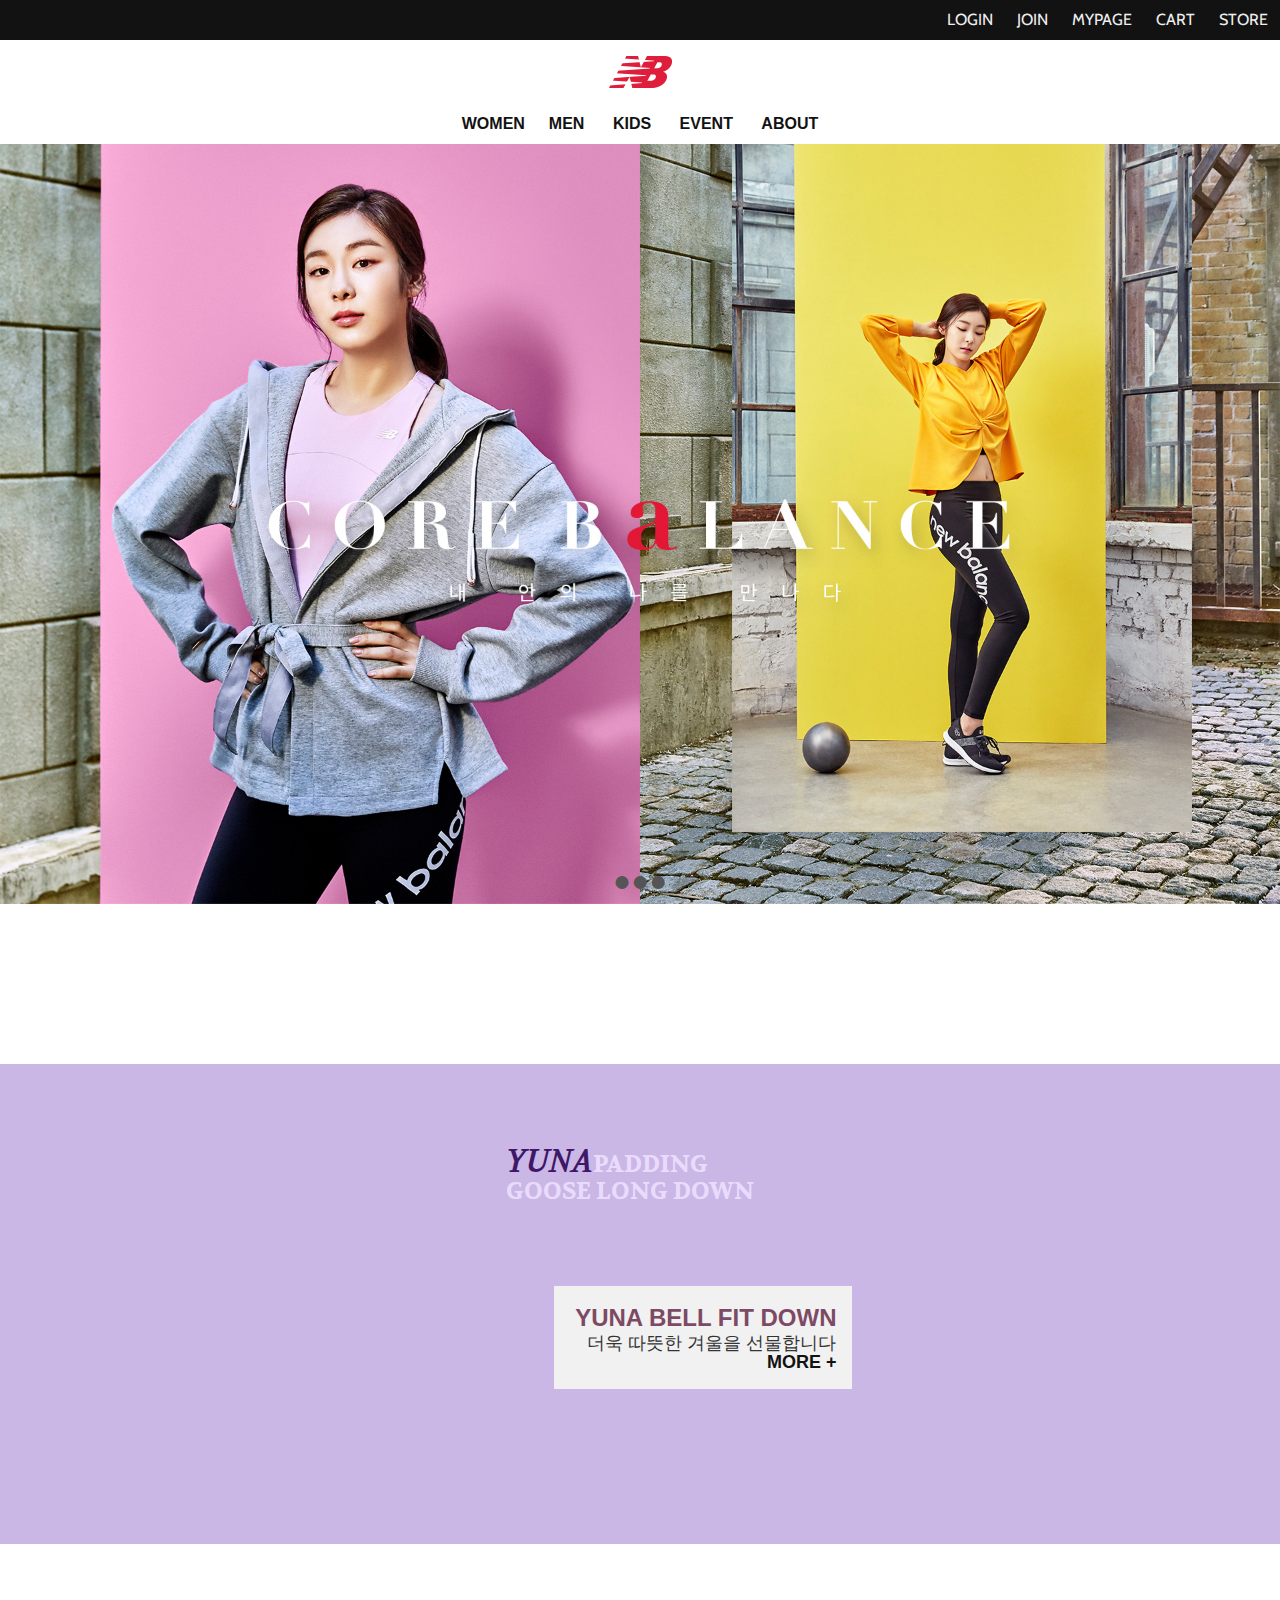
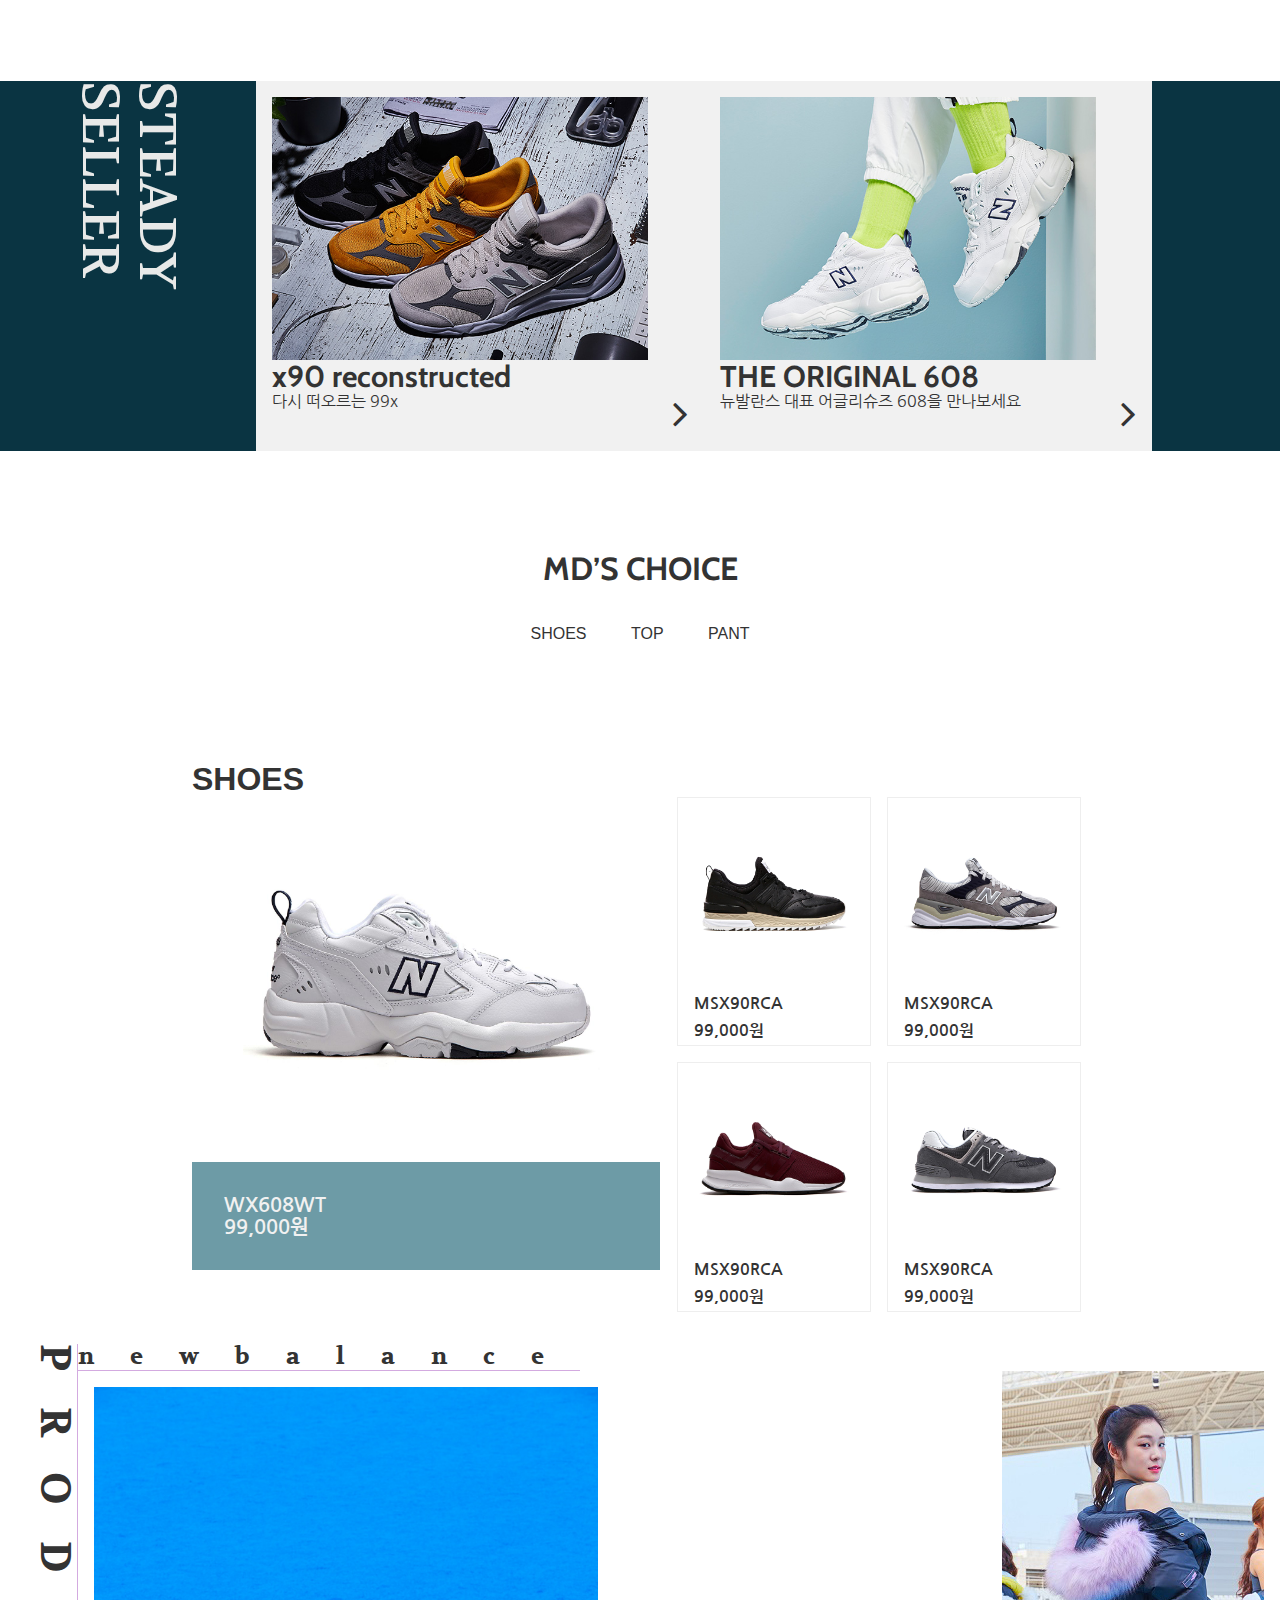
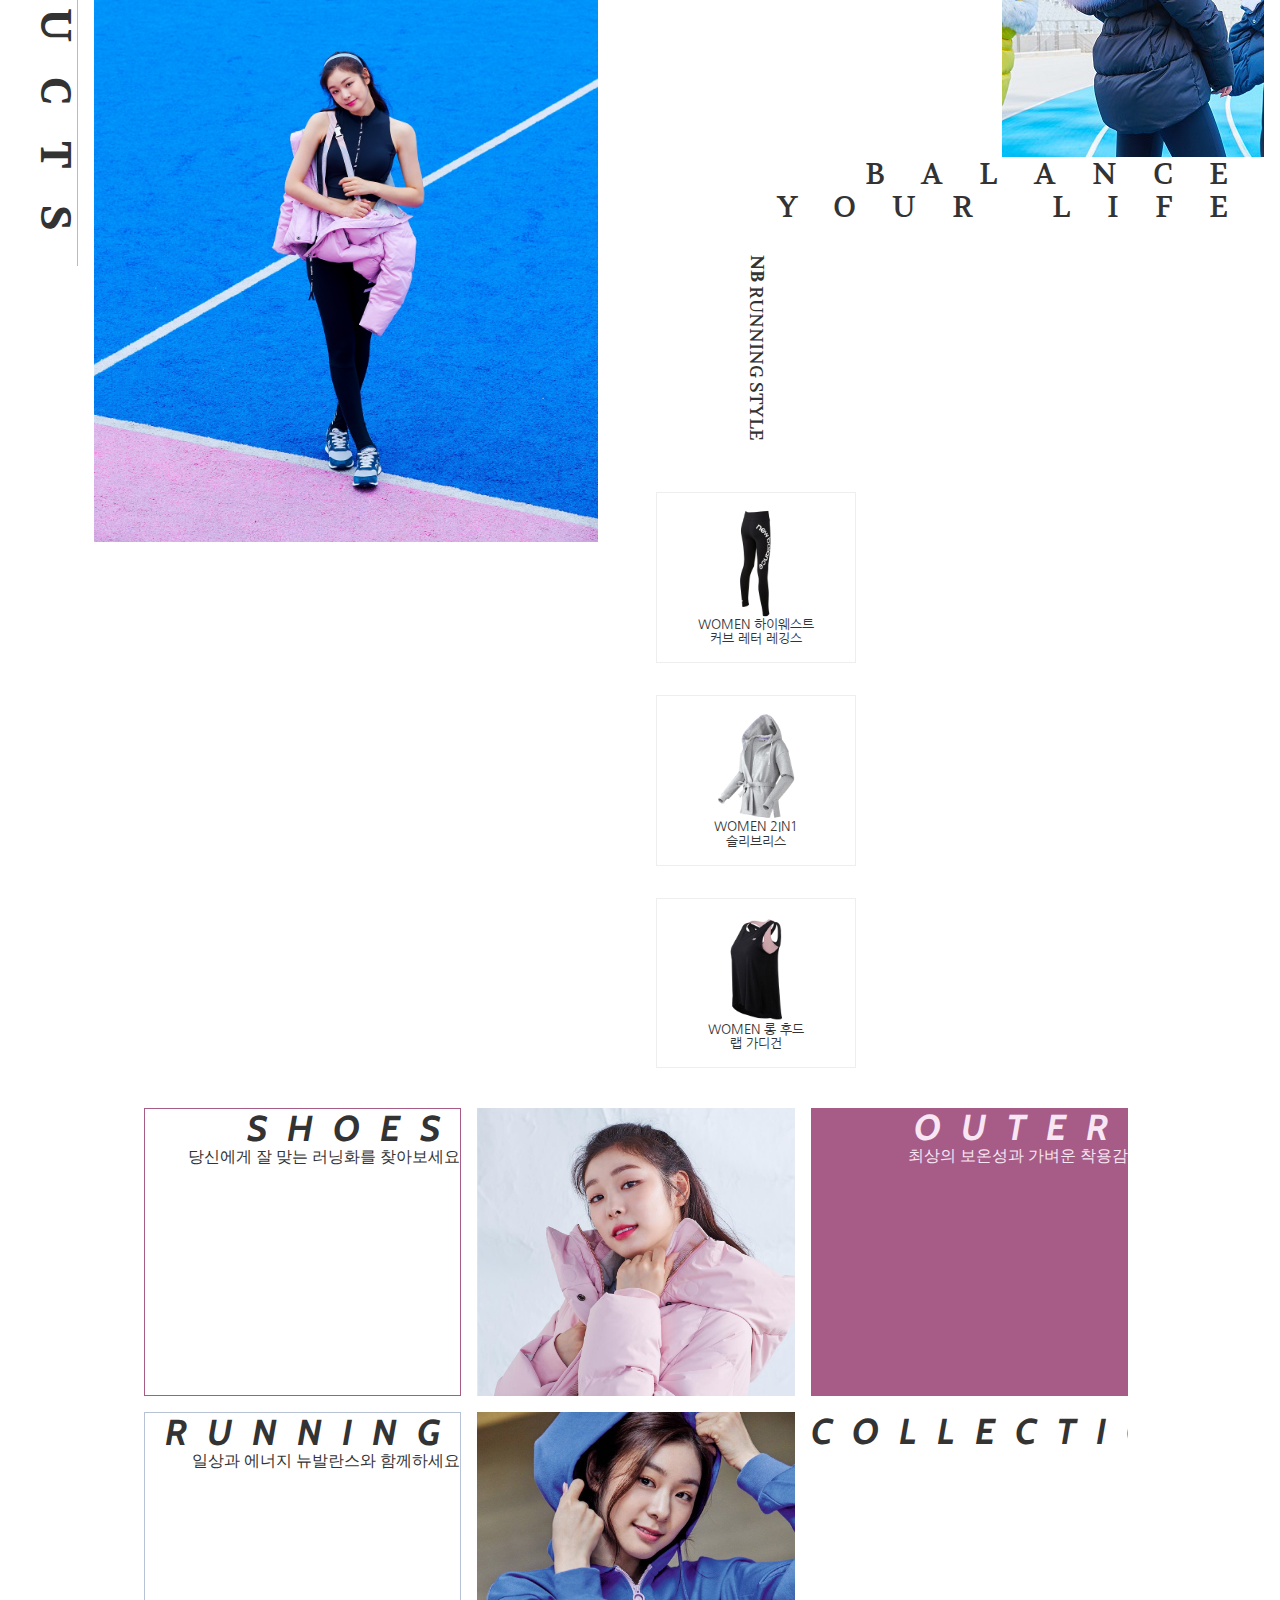
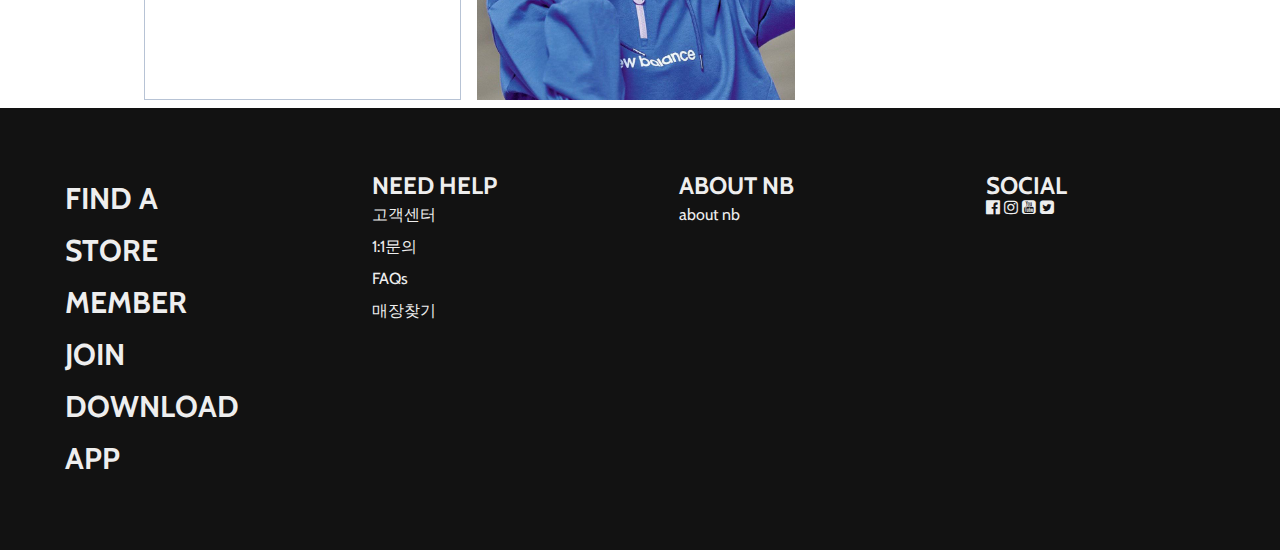
==== commit fa18f74f: "01월29일" ====
--- a/public/main/main.html
+++ b/public/main/main.html
@@ -19,31 +19,30 @@
 </head>
 
 <body>
-	
-<header class="clear">
-			
-			<ul class="navs1">
-					<li class="nav1"><a href="">STORE</a></li>
-					<li class="nav1"><a href="">CART</a></li>
-					<li class="nav1"><a href="">MYPAGE</a></li>
-					<li class="nav1"><a href="">JOIN</a></li>
-					<li class="nav1"><a href="">LOGIN</a></li>
-					
-				</ul>
-		
-		
-		<div class="logo clear"><img src="../img/logo.png" ></div>
-			<ul class="navs2">
-				<li class="nav2"><a href="">WOMEN</a</li>
-				<li class="nav2"><a href="">MEN</a></li>
-				<li class="nav2"><a href="">KIDS</a></li>
-				<li class="nav2"><a href="">EVENT</a></li>
-				<li class="nav2"><a href="">ABOUT</a></li>
-			</ul>
-		
-		
+
+	<header class="clear">
+
+		<ul class="navs1">
+			<li class="nav1"><a href="">STORE</a></li>
+			<li class="nav1"><a href="">CART</a></li>
+			<li class="nav1"><a href="">MYPAGE</a></li>
+			<li class="nav1"><a href="">JOIN</a></li>
+			<li class="nav1"><a href="">LOGIN</a></li>
+
+		</ul>
+
+
+		<div class="logo clear"><img src="../img/logo.png"></div>
+		<ul class="navs2">
+			<li class="nav2"><a href="">WOMEN</a</li> <li class="nav2"><a href="">MEN</a></li>
+			<li class="nav2"><a href="">KIDS</a></li>
+			<li class="nav2"><a href="">EVENT</a></li>
+			<li class="nav2"><a href="">ABOUT</a></li>
+		</ul>
+
+
 	</header>
-	
+
 
 
 	<div class="wrap">
@@ -52,79 +51,93 @@
 				<li>
 					<img src="../img/bg01.jpg" class="img">
 					<div class="banner_slogan">
+					</div>
+				</li>
+				<li>
+					<img src="../img/bg02.jpg" class="img">
+					<div class="banner_slogan">
 						
 					</div>
 				</li>
+				<li>
+					<img src="../img/bg03.jpg" class="img">
+					<div class="banner_slogan">
+					</div>
+				</li>
+
 			</ul>
-		</section>
-	
-
-		
-		
-		
-		<section class="page1 clear">
-					
+			<div class="cycle-pager"></div>
+		</section>
+
+
+
+
+
+		<section class="page page1 clear">
+
 			<div class="box1">
-				
-				
-				<div class="img1"><img src="../img/yuna1.jpg" ></div>
-		
+
+
+				<div class="img1 spa_ani" data-name="opaShow" data-duration="0.8s" data-delay="0.6s">
+				<img src="../img/yuna1.jpg" class="img"></div>
+
 				<div class="text">
-					
-					<div class= "img_txt1">
-					
-					<h3><strong>YUNA</strong>PADDING</h3>
-					<h3>GOOSE LONG DOWN</h3>
-				
-			
+
+					<div class="img_txt1">
+
+						<h3><strong>YUNA</strong>PADDING</h3>
+						<h3>GOOSE LONG DOWN</h3>
+
+
 					</div>
 
 
 					<div class="img_txt2 hand">
-					 <div>
-					   <h3>YUNA BELL FIT DOWN</h3>
-					   <h4>더욱 따뜻한 겨울을 선물합니다</h4>
-					   <h4><a href="">MORE +</a></h4>
-					 </div>
-					
-				    </div>
-
-				</div>
-				
-				<div class="img2"><img src="../img/yuna2.jpg"></div>
-				
-				
+						<div>
+							<h3>YUNA BELL FIT DOWN</h3>
+							<h4>더욱 따뜻한 겨울을 선물합니다</h4>
+							<h4><a href="">MORE +</a></h4>
+						</div>
+
+					</div>
+
+				</div>
+
+				<div class="img2 spa_ani" data-name="opaShow" data-duration="0.8s" data-delay="0.6s"">
+					<img src="../img/yuna2.jpg" class="img"></div>
+
+
 				<h2>GOOSE LONG</h2>
-			
-			
-		</div>
-		</section>
-
-		
+
+
+			</div>
+		</section>
+
+
 
 
 		<section class="page2">
-			
+
 			<div class="bg clear">
 				<div class="tit">
 					<h1>STEADY</br>SELLER</h1>
 				</div>
 
 				<div class="box2 hand">
-				<ul class="shoes ">
+					<ul class="shoes clear ">
 						<li>
 							<img src="../img/nb_01.jpg">
-							
+
 							<h2>x90 reconstructed</h2>
 							<span>다시 떠오르는 99x</span>
-						    <div class="fa fa-angle-right"></div>
-						</li>
-						
-					
-			
+							<div class="fa fa-angle-right"></div>
+						</li>
+
+
+
 						<li>
 							<img src="../img/nb_02.jpg">
-							
+
 							<h2>THE ORIGINAL 608</h2>
 							<span>뉴발란스 대표 어글리슈즈 608을 만나보세요</span>
 							<div class="fa fa-angle-right"></div>
@@ -132,231 +145,248 @@
 					</ul>
 
 				</div>
-		
-			</div>
-		</section>
-			
+
+			</div>
+		</section>
+
 
 
 		<section class="page3">
-			
+
 			<div class="md_hd">
 				<h2>MD’S CHOICE</h2>
-					<ul>
-						<li>SHOES</li>
-						<li>TOP</li>
-						<li>PANT</li>
-					</ul>
-			</div>
-
-					
-					<div>
-					
-					<ul class="md_shoes clear">
-						 <h2>SHOES</h2>
-						 
-						 <li>
-						 	<img src="../img/shoes_02.jpg">
-							 <span class=" w3-button">quick view</span>
-								<div class="md_box">
-										<h2>WX608WT</h2>
-										<h2>99,000원</h2>
-										</span>
-									</div> 
-								</li>
-						
-						
-						 
-						 <ul class="shoes_box">
-							<li>
-								<div class="box_img"><img src="../img/shoes_01.jpg"></div>
-								
-								<span class="w3-button">quick view</span>
-								
-								<div class="shoes_txt">
-									<h3>MSX90RCA</h3>
-									<h3>99,000원</h3>
-									
-								</div>
-							</li>
-							  
-							<li>
-								<div class="box_img"><img src="../img/shoes_03.jpg"></div>
-								<span class="w3-button">quick view</span>
-								<div class="shoes_txt">
-									<h3>MSX90RCA</h3>
-									<h3>99,000원</h3>
-								</div>
-							</li>
-							
-						    <li>
-								<div class="box_img" ><img src="../img/shoes_04.jpg"></div>
-								<span class="w3-button">quick view</span>
-								<div class="shoes_txt">
-									<h3>MSX90RCA</h3>
-									<h3>99,000원</h3>
-								</div>
-							</li>
-							
-							<li>
-								<div class="box_img"><img src="../img/shoes_05.jpg"></div>
-								<span class="w3-button">quick view</span>
-								<div class="shoes_txt">
-									<h3>MSX90RCA</h3>
-									<h3>99,000원</h3>
-								</div>
-							</li>
-						
-						</ul>
-					</ul>
-
-					</div>
-
-		</section>
-		
-		
+				<ul>
+					<li>SHOES</li>
+					<li>TOP</li>
+					<li>PANT</li>
+				</ul>
+			</div>
+
+
+			<div>
+
+				<ul class="md_shoes clear">
+					<h2>SHOES</h2>
+
+					<li>
+
+						<img src="../img/shoes_02.jpg">
+						<div class="md_box hand">
+							<a href="">
+								<h2>WX608WT</h2>
+								<h2>99,000원</h2>
+							</a>
+
+					</li>
+
+
+
+					<ul class="shoes_box">
+						<li>
+							<div class="box_img"><img src="../img/shoes_01.jpg"></div>
+
+							<span class="w3-button">Quick View</span>
+
+							<div class="shoes_txt">
+								<h3>MSX90RCA</h3>
+								<h3>99,000원</h3>
+
+							</div>
+						</li>
+
+						<li>
+							<div class="box_img"><img src="../img/shoes_03.jpg"></div>
+							<span class="w3-button">Quick View</span>
+							<div class="shoes_txt">
+								<h3>MSX90RCA</h3>
+								<h3>99,000원</h3>
+							</div>
+						</li>
+
+						<li>
+							<div class="box_img"><img src="../img/shoes_04.jpg"></div>
+							<span class="w3-button">Quick View</span>
+							<div class="shoes_txt">
+								<h3>MSX90RCA</h3>
+								<h3>99,000원</h3>
+							</div>
+						</li>
+
+						<li>
+							<div class="box_img"><img src="../img/shoes_05.jpg"></div>
+							<span class="w3-button">Quick View</span>
+							<div class="shoes_txt">
+								<h3>MSX90RCA</h3>
+								<h3>99,000원</h3>
+							</div>
+						</li>
+
+					</ul>
+				</ul>
+
+			</div>
+
+		</section>
+
+
 		<section>
-			
+
 			<div class="PRODUCTS clear">
-				
+
 				<ul class="pro_lt">
-				<li><h2>PRODUCTS</h2></li>
-				<li><h3>newbalance</h3></li>
-				<li><img src="../img/yuna6.jpg"></li>
+					<li>
+						<h2>PRODUCTS</h2>
+					</li>
+					<li>
+						<h3>newbalance</h3>
+					</li>
+					<li><img src="../img/yuna6.jpg"></li>
 				</ul>
 
 
 				<div class="box_nb">
-				<ul class="pro_rt">
-	    			<li><img src="../img/yuna8.jpg"></li>
-					<li><h2>BALANCE</h2></li>
-					<li><h2><span>YOUR</span> LIFE</h2></li>
-				</ul>
-					
-				<ul class="pro_mid">	
-							<li><h4><strong>NB</strong> RUNNING STYLE</h4></li>
-							<li>
-
-								<img src="../img/life01.jpg">
-								<h3>WOMEN 하이웨스트</br>커브 레터 레깅스</h3>
-							</li>
-						
-						
-
-
-							<li>
-									<img src="../img/life02.jpg">
-									<h3>WOMEN 2IN1</br>슬리브리스</h3>
-							</li>
-							
-							<li>
-									
-									<img src="../img/life03.jpg">
-									<h3>WOMEN 롱 후드</br>랩 가디건</h3>
-						    </li>
-						</ul>
-
-					
-					
-					
-			</div>
-		
+					<ul class="pro_rt">
+						<li><img src="../img/yuna8.jpg"></li>
+						<li>
+							<h2>BALANCE</h2>
+						</li>
+						<li>
+							<h2><span>YOUR</span> LIFE</h2>
+						</li>
+					</ul>
+
+					<ul class="pro_mid">
+						<li>
+							<h4><strong>NB</strong> RUNNING STYLE</h4>
+						</li>
+						<li>
+
+							<img src="../img/life01.jpg">
+							<h3>WOMEN 하이웨스트</br>커브 레터 레깅스</h3>
+						</li>
+
+
+
+
+						<li>
+							<img src="../img/life02.jpg">
+							<h3>WOMEN 2IN1</br>슬리브리스</h3>
+						</li>
+
+						<li>
+
+							<img src="../img/life03.jpg">
+							<h3>WOMEN 롱 후드</br>랩 가디건</h3>
+						</li>
+					</ul>
+
+
+
+
+				</div>
+
 		</section>
 
 
 		<section>
-			
+
 			<div class="collection">
-				
+
 				<div class="ulbox">
 					<ul class="colletul clear">
 						<li>
 							<h2>SHOES</h2>
 							<span>당신에게 잘 맞는 러닝화를 찾아보세요</span>
 						</li>
-						
+
 						<li><img src="../img/yuna9.jpg"></li>
-						
+
 						<li>
 							<h2>OUTER</h2>
 							<span>최상의 보온성과 가벼운 착용감</span>
 						</li>
-					</ul>	
-					
+					</ul>
+
 					<ul class="RUNNING clear">
 						<li>
 							<h2>RUNNING</h2>
 							<span>일상과 에너지 뉴발란스와 함께하세요</span>
-						
-						
+
+
 						<li><img src="../img/yuna11.jpg"></li>
-					
-						<li><h2>COLLECTION</h2></li>	
-					</ul>
-				
-						
-						
-				</div>
-
-				
-		
-			</div>
-
-
-
-
-		</section>
-
-
-
-		</div>
-
-		<footer>
-			<div class="footbg ">
+
+						<li>
+							<h2>COLLECTION</h2>
+						</li>
+					</ul>
+
+
+
+				</div>
+
+
+
+			</div>
+
+
+
+
+		</section>
+
+
+
+	</div>
+
+	<footer>
+		<div class="footbg ">
 			<div class="clear">
 				<ul>
-					<li><h2><a href ="#">FIND A STORE</a></h2></li>
-					<li><h2><a href ="">MEMBER JOIN</a></h2></li>
-					<li><h2><a href ="">DOWNLOAD APP</a></h2></li>
+					<li>
+						<h2><a href="#">FIND A STORE</a></h2>
+					</li>
+					<li>
+						<h2><a href="">MEMBER JOIN</a></h2>
+					</li>
+					<li>
+						<h2><a href="">DOWNLOAD APP</a></h2>
+					</li>
 				</ul>
 
 				<ul>
-					<li><h3><a href ="">NEED HELP</a></h3></li>
-					<li><span><a href ="">고객센터</a></span></li>
-					<li><span><a href ="">1:1문의</a></span></li>
-					<li><span><a href ="">FAQs</a></span></li>
-					<li><span><a href ="">매장찾기</a></span></li>
+					<li>
+						<h3><a href="">NEED HELP</a></h3>
+					</li>
+					<li><span><a href="">고객센터</a></span></li>
+					<li><span><a href="">1:1문의</a></span></li>
+					<li><span><a href="">FAQs</a></span></li>
+					<li><span><a href="">매장찾기</a></span></li>
 				</ul>
 
 				<ul>
-					<li><h3><a href ="">ABOUT NB</a></h3></li>
-					<li><span><a href ="">about nb</a></span></li>
-				</ul>
-				
+					<li>
+						<h3><a href="">ABOUT NB</a></h3>
+					</li>
+					<li><span><a href="">about nb</a></span></li>
+				</ul>
+
 				<ul class="SOCIAL">
-				<li><h3>SOCIAL</h3></li>
-				 <li><a href =""><span class="fa fa-facebook-official"></span></a></li>
-				 <li><a href =""><span class="fa fa-instagram"></span></a></li>
-				 <li><a href =""><span class="fa fa-youtube-square"></span</a></li>
-				 <li><a href =""><span class="fa fa-twitter-square"></span></a></li>
-				</ul>
-				
-			</div>
-			
-				<!---<div class="clear">
-					<ul class="news">
-					 <h3>SIGN UP FOR SPECIAL PROMOTIONS</h3>
-					 <span>이메일로만 공개하는 시크릿 세일, 할인 쿠폰 혜택을 받으시려면 지금 미리 뉴스레터를 신청하세요!</span>
-						<li><button></button></li>
-						<li><button></button></li>
-					</ul>
-				</div>-->	
-		
-
-		</div>		
-			</footer>
-		
-		<script src="../js/main.js"></script>
+					<li>
+						<h3>SOCIAL</h3>
+					</li>
+					<li><a href=""><span class="fa fa-facebook-official"></span></a></li>
+					<li><a href=""><span class="fa fa-instagram"></span></a></li>
+					<li><a href=""><span class="fa fa-youtube-square"></span</a> </li> <li><a href=""><span class="fa fa-twitter-square"></span></a></li>
+				</ul>
+
+			</div>
+
+
+
+
+		</div>
+	</footer>
+	<script src="../js/page.spa.js"></script>
+	<script src="../js/main.js"></script>
 </body>
 
 </html>--- a/public/css/main.css
+++ b/public/css/main.css
@@ -1,6 +1,11 @@
 @import 'base.css';
 
 /***** 공통사항 *****/
+.cycle-pager { text-align: center; width: 100%; z-index: 9000; position: absolute; bottom: 10px; overflow: hidden;}
+.cycle-pager span { font-family: arial; font-size: 30px; 
+	display: inline-block; color: rgb(85, 85, 85); cursor: pointer; }
+.cycle-pager span.cycle-pager-active { color: rgb(224, 47, 100);}
+.cycle-pager > * { cursor: pointer;}
 @media screen and (max-width:768px) {
 	html, body {font-size:14px;}
 }
@@ -8,7 +13,7 @@
 	html, body {font-size:12px;}
 }
 @media screen and (max-width:320px) {
-	
+	html, body {font-size:10px;}
 }
 
 @keyframes sizeUp {
@@ -20,8 +25,39 @@
 	100% {transform:scale(1);}
 }
 
+/***** spa_ani *****/
+.spa_ani {animation-fill-mode:forwards; opacity:0; animation-timing-function:ease-in-out;}
+@keyframes opaShow {
+	0% {opacity:0; transform:scale(0.5);}
+	99% {opacity:1; transform:scale(1.02);}
+	100% {opacity:1; transform:scale(1);}
+}
+@keyframes rtMove {
+	0% {transform:translateX(100%); opacity:0;}
+	99% {transform:translateX(-1%); opacity:1;}
+	100% {transform:translateX(0); opacity:1;}
+}
+@keyframes ltMove {
+	0% {transform:translateX(-100%); opacity:0;}
+	99% {transform:translateX(1%); opacity:1;}
+	100% {transform:translateX(0); opacity:1;}
+}
+@keyframes topMove {
+	0% {transform:translateY(-100%); opacity:0;}
+	99% {transform:translateY(1%); opacity:1;}
+	100% {transform:translateY(0); opacity:1;}
+}
+@keyframes botMove {
+	0% {transform:translateY(100%); opacity:0;}
+	99% {transform:translateY(-1%); opacity:1;}
+	100% {transform:translateY(0); opacity:1;}
+}
+
+
+
 /***** Header *****/
-header {width:100%; position:fixed;  font-size:1rem; background-color: white; z-index:999; top:0;}
+header {width:100%; position:fixed;
+	font-size:1rem; background-color: white; z-index:99999; top:0; left:0; }
 .logo {margin-top: 3em; margin: auto}
 .nav {cursor:pointer;}
 
@@ -36,8 +72,12 @@
 
 
 
-.banner {position:relative; margin-top:3rem;}
-.banner_wrap {position:relative; width:100%;} /*배너무빙의 기준*/
+.banner {position:relative; width:100%; overflow:hidden;}
+.banner_wrap {position:relative; width:100%;}
+.banner_wrap > li{ position: absolute; width:100%;}
+
+
+/*배너무빙의 기준*/
 /***** banner PC .banner_wrap > li {position:absolute; width:100%;}
 .banner_slogan {position:absolute; width:90%; left:5%; top:50%; color:#fff; transform:translateY(-50%); font-size:1rem;}
 .banner_slogan > h1 {font-size:4em; margin-bottom:0.75em;}	
@@ -50,6 +90,8 @@
 
 .page1{}
 
+
+
 .box1{ background-color: #cab7e5;
 	   position: relative; height: 30em; margin-top: 10rem;}
 
@@ -80,11 +122,42 @@
 
 
 .img_txt2{  background-color: #f1f1f1; width: 70%; float: right;}
-.img_txt2  > div > h3 { font-weight: bold; color:#7d4a65;  }
+.img_txt2  > div > h3 { font-weight: bold; color:#7d4a65; line-height: 2rem; }
 .img_txt2 > div >h4> a{ color: #121212; font-weight: bold; }
 .img_txt2 > div > h4> a:hover{color:#7d4a65;}
-.img_txt2 > div {text-align: center; padding: 1rem;}
-
+.img_txt2 > div {text-align: right; padding: 1rem;}
+
+@media screen and (max-width:1028px) {
+
+.box1 > h2 {
+font-size: 2.9rem;
+margin: 0;}
+
+
+}
+
+
+@media screen and (max-width:768px) {
+	.box1 > h2 { margin: 0;}
+	.img_txt1 {margin: 1rem;}
+	.box1 > h2 {font-size: 4rem}
+}
+@media screen and (max-width:480px){
+	.img_txt2>div > h3 {font-size: 1.8rem; font-weight: bold;}
+	.img_txt1 > h3 {font-size: 1.5rem;}
+	.box1 > h2{letter-spacing: 1.3rem;}
+	.box1{height: 23em;}
+}
+
+@media screen and (max-width:320px){
+	.box{height: 20em;}
+	.img_txt1 { font-size: 1.25rem;}
+	.img_txt2 > div > h3{font-size: 1.25rem; line-height: 100%}
+	.img_txt2 > div > h4{ font-size:1rem}
+	.box1 > h2 {letter-spacing: 2.5px;}
+	.img2 > img {margin-top: 4rem; width: 100%;}
+	.img1 > img{width: 100%}
+}
 
 .page2 { margin: 3rem 0 3rem 0;}
 .bg{ background-color: #0a3442; position: relative; }
@@ -99,10 +172,12 @@
 .shoes > li > img{width: 90.5%;}
 
 .shoes > li > h2{ font-family: 'Cabin', sans-serif; font-weight: bold;}
+
 .shoes > li > span{ font-family: 'Nanum Gothic', sans-serif; }
 
 .shoes > li >div{    font-size: 2.6rem; float: right;}
-
+.shoes > li:hover div{color : #9db945}
+.shoes > li:hover h2{color : #9db945}
 
 
 .md_hd{ margin: auto; text-align: center; margin: auto;
@@ -122,12 +197,15 @@
 
 .md_shoes > h2 {font-size: 2rem; font-weight: bold; }
 
-.md_box > h2 { font-family: 'Nanum Gothic', sans-serif;
-		       font-weight: bold; color: #f1f1f1; font-size: 1.25rem }
-
+.md_box > a > h2 { font-family: 'Nanum Gothic', sans-serif;
+					 font-weight: bold; color: #f1f1f1; font-size: 1.25rem }
+					 
+.md_box > a > h2:hover{ color:#d0e786}
 
 .md_shoes > li {width: 52.2%; float: left; text-align: center; }
 .md_shoes > li > img { width: 78%; margin: auto; }
+
+.shoes_box > li:hover .w3-button { display: block; }
 
 
 .shoes_box{float: left; width: 47%; }
@@ -144,6 +222,7 @@
 .w3-button{ background-color:#457483; color: #eee; display: none; position: absolute;
 	        left: 0; top:0; right: 0; }
 
+
 .shoes_box > li:hover .w3-button { display: block; }
 
 .shoes_txt > h3{ font-family: 'Nanum Gothic', sans-serif;
@@ -156,6 +235,31 @@
 
 
 .box_img >img { width: 99.9%; padding: 1rem;
+}
+
+@media screen and (max-width:1028px) {
+	.md_shoes > li { width: 100%;}	
+	.shoes_box {width: 100%; margin-top:1rem;}
+	
+}
+
+@media screen and (max-width:768px) {
+	.md_shoes > li { width: 100%;}	
+	.shoes_box {width: 100%; margin-top:1rem;}
+	
+}
+
+@media screen and (max-width:480px) {
+	.img_txt2 {width: 100%}
+	.shoes > li{ width: 100%}
+	.shoes > li > h2 { font-size: 1.9rem}
+
+}
+@media screen and (max-width:320px){
+	.tit > h1{ font-size: 2.5rem}
+	.shoes_box > li {width: 100%}
+	.bg{ padding:1rem }
+
 }
 
 
@@ -204,6 +308,67 @@
 .pro_rt > li > h2{letter-spacing: 2.25rem; text-align: right; ;}
 .pro_rt > li > h2 >span{}
 
+
+
+@media screen and (max-width:1028px) {
+	.PRODUCTS {margin: 0}
+	
+	
+	.pro_mid {
+		float: left;
+		width: 100%;
+	}
+	
+	.pro_rt {
+		width: 100%;}
+	
+	.pro_mid >li{ display: inline-block;
+		float: left;
+		margin-left: 0.1rem;
+		width: 22%;}
+
+}
+
+
+
+@media screen and (max-width:768px) {
+	.PRODUCTS {margin: 0}
+	
+	
+	.pro_mid {
+		float: left;
+		width: 100%;
+	}
+	
+	.pro_rt {
+		width: 100%;}
+	
+	.pro_mid >li{ display: inline-block;
+		float: left;
+		margin-left: 0.1rem;
+		width: 22%;}}
+
+@media screen and (max-width:480px) {
+	.pro_mid > li {width: 30%;}
+	.pro_mid > li > h3 {font-size: 1rem;}
+	.pro_lt >li{  letter-spacing: 0rem;}
+	.pro_lt>li:first-child {
+		width: 8%;}
+}
+
+@media screen and (max-width:320px) {
+	.pro_lt > li> img {
+		float: left;
+		width: 108%;}
+	.pro_rt >li> img {
+		width: 50%;}
+	
+	.pro_mid >li:first-child{ float: left; width: 15%;}
+	.pro_mid > li {width: 36%;}
+	
+}
+
+
 .ulbox{}
 
 
@@ -213,35 +378,61 @@
 	
 
 
-.ulbox> ul > li{float: left;
-    width: 30%;
+.ulbox> ul > li{    float: left;
+    width: 31%;
     margin: auto;
-	height: 18rem;
-	margin-top: 0.5rem;
-	margin-right: .5rem;
-	margin-bottom: .5rem;
-	text-align: right;
-	
-	font-family: 'Cabin', sans-serif;
+    height: 18rem;
+    margin-top: 0.5rem;
+    margin-left: 1rem;
+    margin-bottom: .5rem;
+    text-align: right;
+    overflow: hidden;
+    font-family: 'Cabin', sans-serif;
 }
 .ulbox> ul > li> h2{ font-weight: bold; font-size: 2.25rem;letter-spacing: 1.25rem;
 					 font-style: italic;}
 
 
-.ulbox> ul > li> img{width:100%}
-
-
-.colletul> li:nth-child(1){  border: .1rem solid #a65c87;;}
+.ulbox> ul > li> img{width:100%;}
+
+
+
+.colletul> li:nth-child(1){  border: .1rem solid #a65c87;}
 .colletul> li:nth-child(1):hover{ background-color: #a65c87; color:#f8e6f5}
 
 .colletul> li:nth-child(3){ background-color: #a65c87; color:#f8e6f5 }
 .colletul> li:nth-child(3):hover{ background-color:#e3d3e0; color: #121212}
 
-.RUNNING > li:nth-child(1){border: .1rem solid #b7c3d5}
+.RUNNING > li:nth-child(1){border: .1rem solid #b7c3d5; }
 .RUNNING > li:nth-child(1):hover{ background-color:#b7c6d9; color: #245789}
+.RUNNING > li:nth-child(2) { overflow: hidden; }
 .RUNNING > li:last-child{ }
 
 
+@media screen and (max-width:1028px) {
+	
+	.collection > div > ul {width: 100%;}
+	.ulbox> ul > li> h2{font-size: 2rem; letter-spacing: 0rem;}
+	 
+}
+
+
+@media screen and (max-width:768px) {
+	
+	.collection > div > ul {width: 100%;}
+	.ulbox> ul > li{ width: 31.3%}
+	.ulbox> ul > li> h2{font-size: 2rem; letter-spacing: 0rem;}
+	 
+}
+
+@media screen and (max-width:480px) {
+	
+	.ulbox> ul > li{ width: 42.3%;}	 
+}
+
+@media screen and (max-width:320px) {
+	.ulbox> ul > li {width: 46%;}
+	.ulbox> ul > li> img{width:120%;}}
 
 .footbg {font-family: 'Cabin', sans-serif;
 		background-color:#121212; color: #eee}
@@ -266,4 +457,33 @@
 .Info> ul > li{
 	float: right;
     width: 100%;
-    text-align: right;}+	text-align: right;}
+	
+
+	@media screen and (max-width:768px) {
+	
+		.footbg >div> ul{ float: none;
+			width: 100%; }
+		.footbg >div> ul>li{ float: left; margin-right: 2% }
+	}
+
+	@media screen and (max-width:480px) {
+	
+		
+		.footbg >div> ul>li{ margin-right: 4% }
+	}
+
+	@media screen and (max-width:320px) {
+
+		
+
+		.footbg >div> ul>li>h2{ font-size: 2rem;
+		}
+
+		.footbg >div> ul>li>h3{font-size: 2rem;}
+	}
+	.footbg >div> ul {
+		float: left;
+	}
+
+	}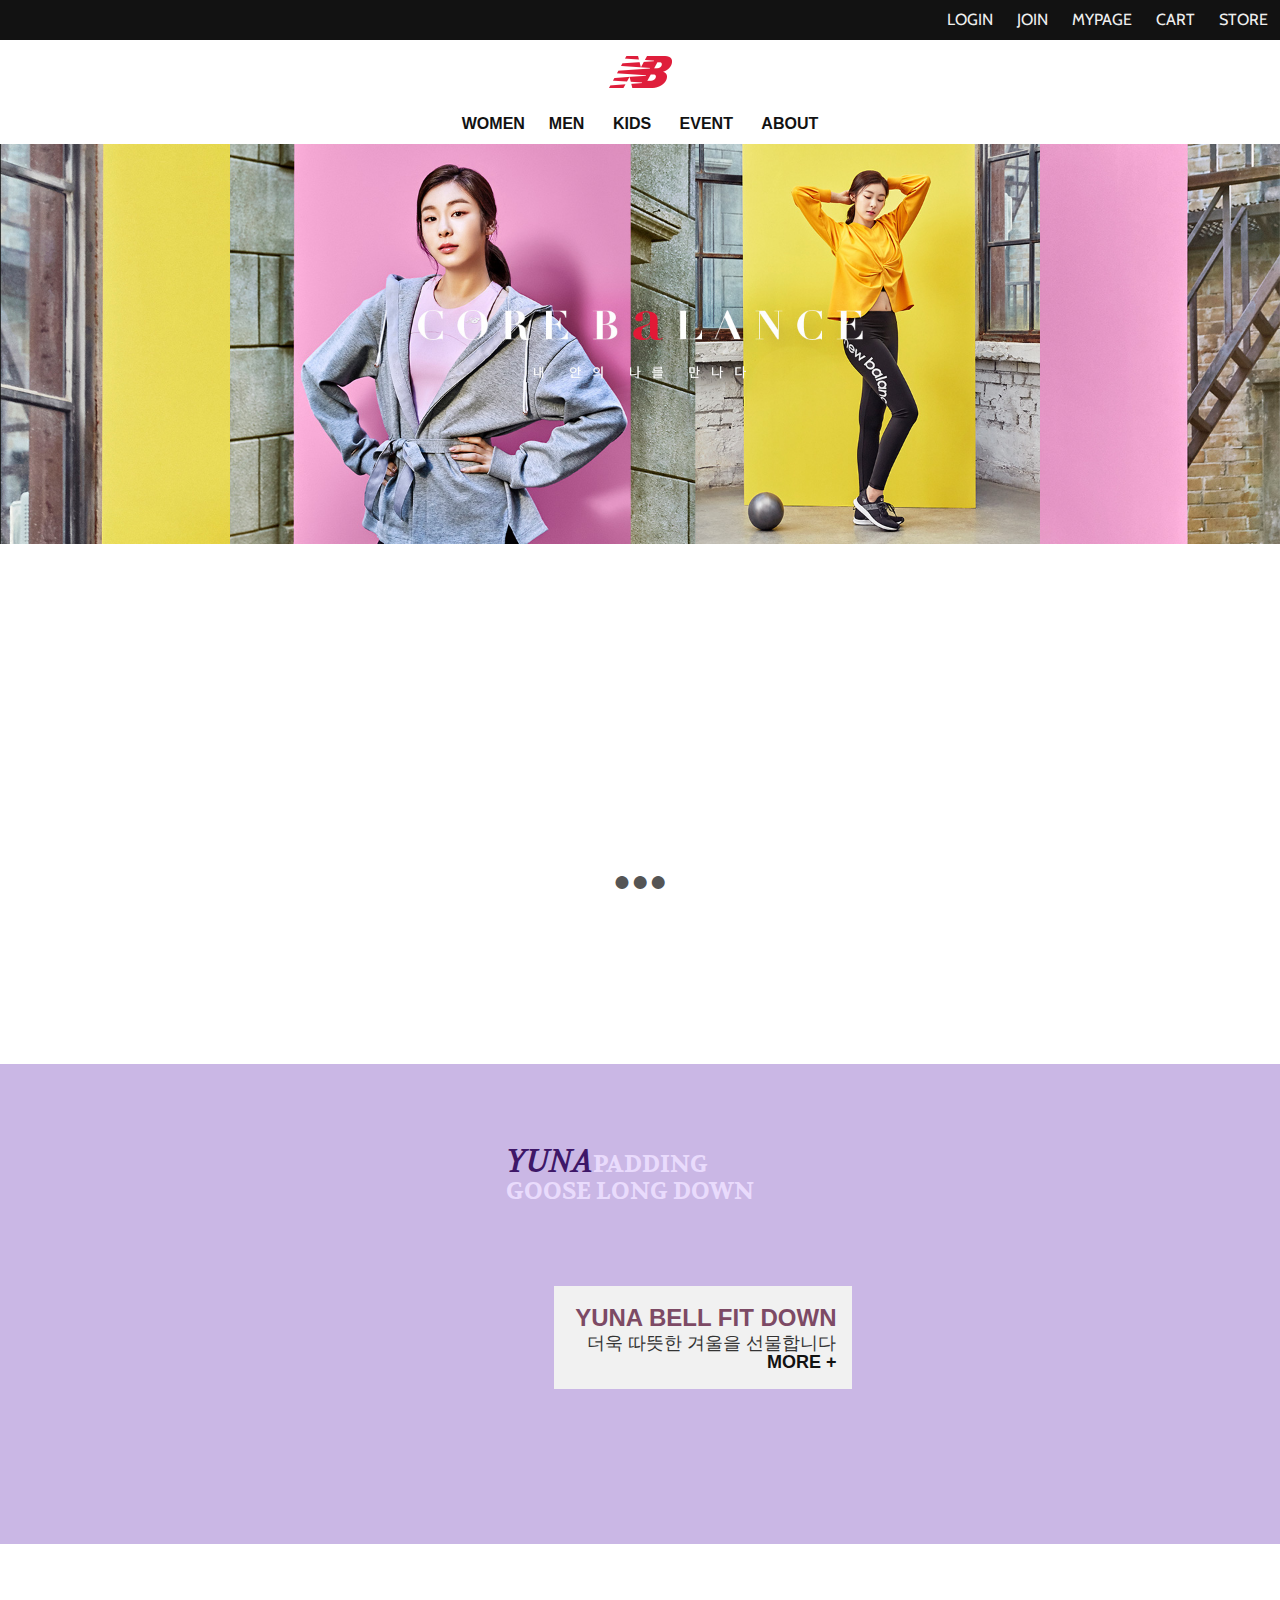
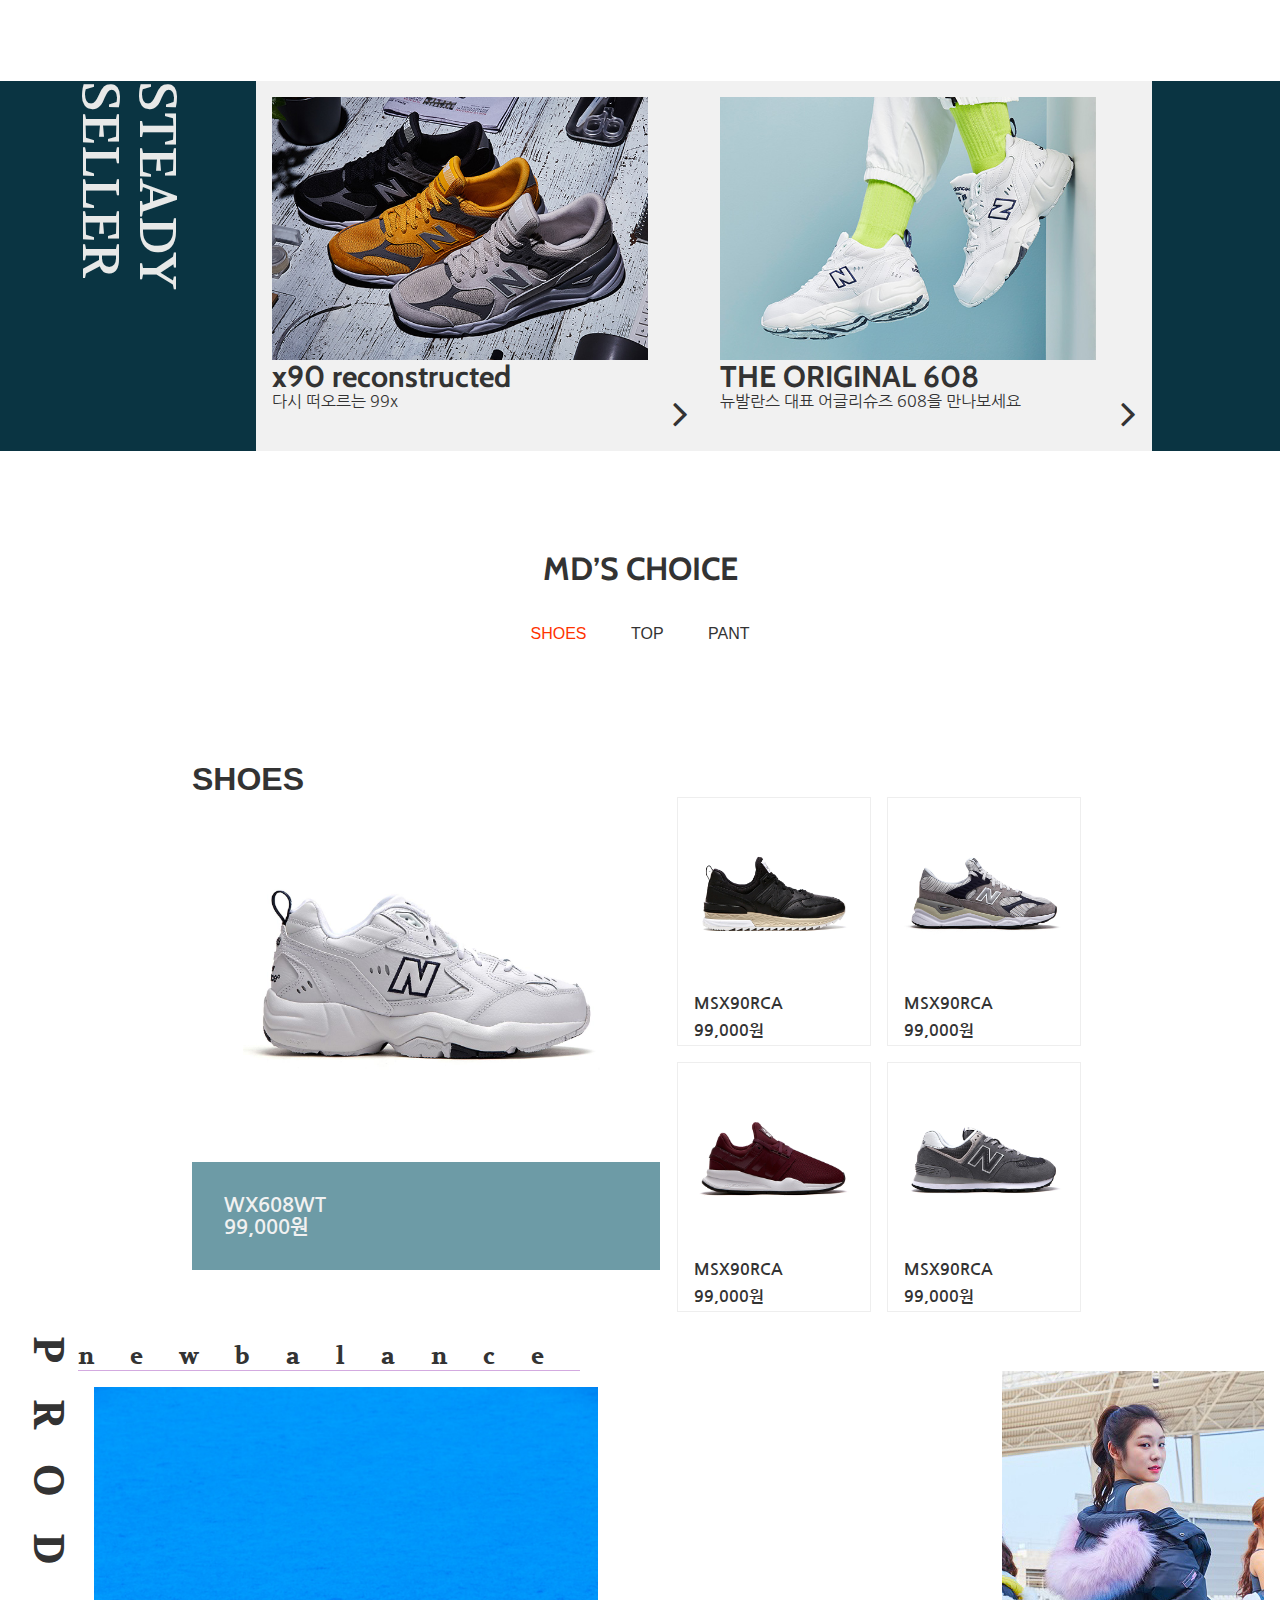
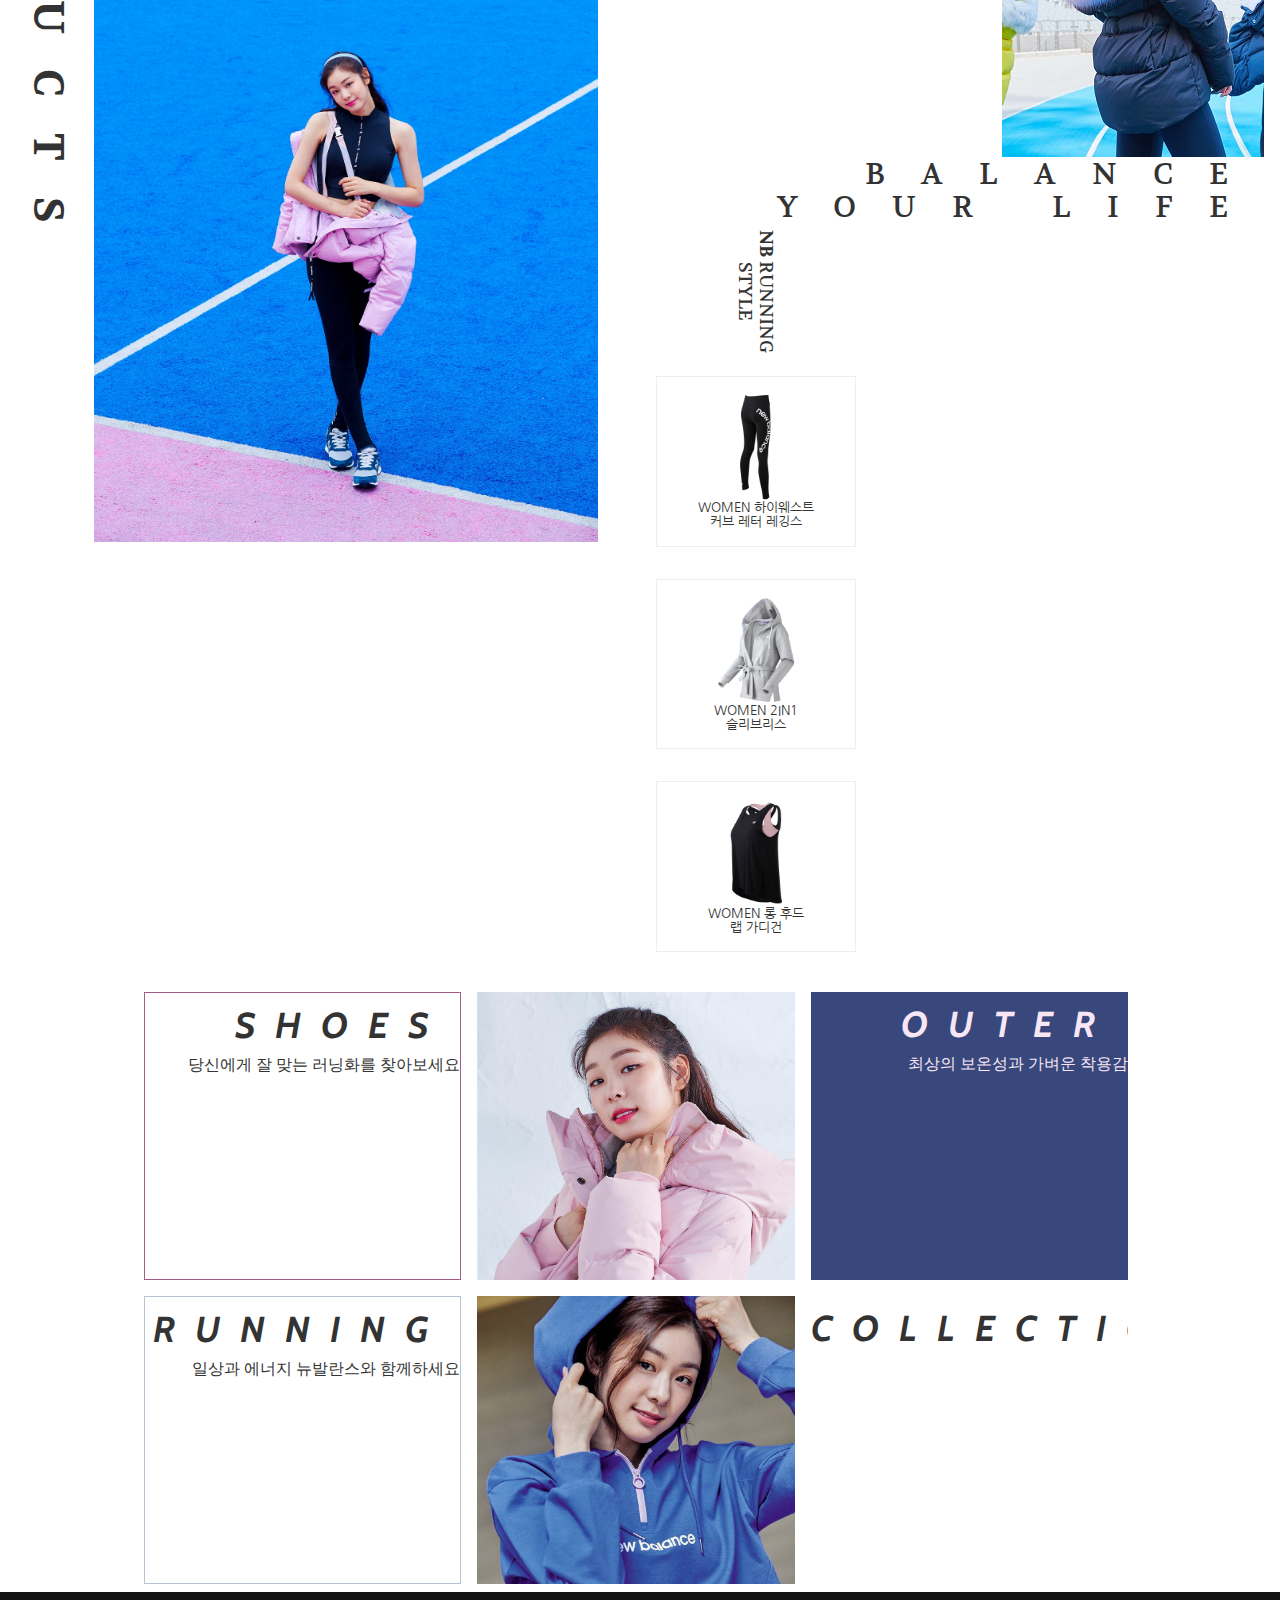
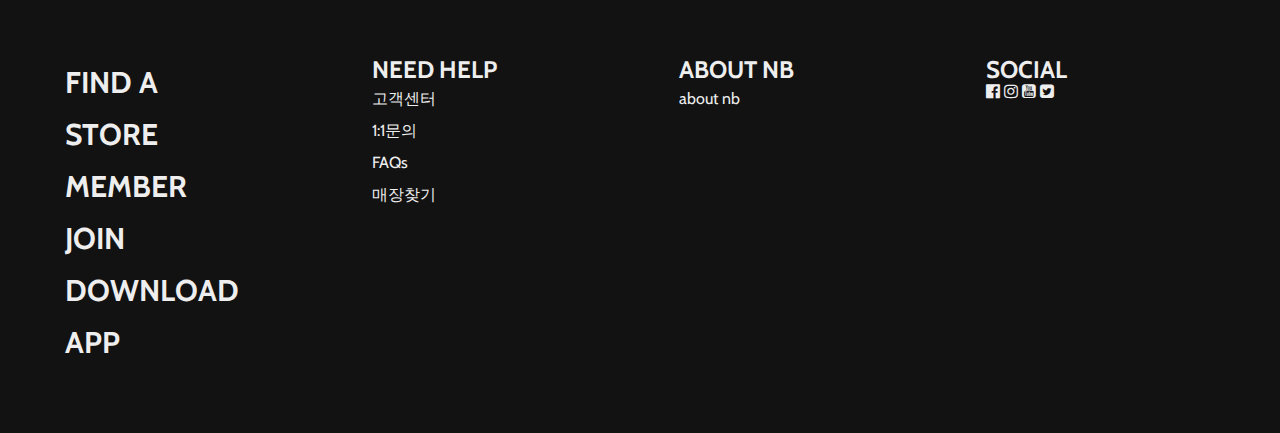
==== commit b9f3d2a9: "2월2일" ====
--- a/public/main/main.html
+++ b/public/main/main.html
@@ -56,7 +56,7 @@
 				<li>
 					<img src="../img/bg02.jpg" class="img">
 					<div class="banner_slogan">
-						
+
 					</div>
 				</li>
 				<li>
@@ -79,7 +79,7 @@
 
 
 				<div class="img1 spa_ani" data-name="opaShow" data-duration="0.8s" data-delay="0.6s">
-				<img src="../img/yuna1.jpg" class="img"></div>
+					<img src="../img/yuna1.jpg" class="img"></div>
 
 				<div class="text">
 
@@ -104,7 +104,8 @@
 				</div>
 
 				<div class="img2 spa_ani" data-name="opaShow" data-duration="0.8s" data-delay="0.6s"">
-					<img src="../img/yuna2.jpg" class="img"></div>
+					<img src=" ../img/yuna2.jpg"
+				 class="img"></div>
 
 
 				<h2>GOOSE LONG</h2>
@@ -165,7 +166,7 @@
 
 			<div>
 
-				<ul class="md_shoes clear">
+				<ul class="md_shoes md_tab clear">
 					<h2>SHOES</h2>
 
 					<li>
@@ -224,6 +225,124 @@
 					</ul>
 				</ul>
 
+				<ul class="md_tops md_tab clear">
+					<h2>TOPS</h2>
+
+					<li>
+
+						<img src="../img/top_01.jpg">
+						<div class="md_box hand">
+							<a href="">
+								<h2>WX608WT</h2>
+								<h2>99,000원</h2>
+							</a>
+
+					</li>
+
+
+
+					<ul class="shoes_box">
+						<li>
+							<div class="box_img"><img src="../img/top_02.jpg"></div>
+
+							<span class="w3-button">Quick View</span>
+
+							<div class="shoes_txt">
+								<h3>MSX90RCA</h3>
+								<h3>99,000원</h3>
+
+							</div>
+						</li>
+
+						<li>
+							<div class="box_img"><img src="../img/top_03.jpg"></div>
+							<span class="w3-button">Quick View</span>
+							<div class="shoes_txt">
+								<h3>MSX90RCA</h3>
+								<h3>99,000원</h3>
+							</div>
+						</li>
+
+						<li>
+							<div class="box_img"><img src="../img/top_04.jpg"></div>
+							<span class="w3-button">Quick View</span>
+							<div class="shoes_txt">
+								<h3>MSX90RCA</h3>
+								<h3>99,000원</h3>
+							</div>
+						</li>
+
+						<li>
+							<div class="box_img"><img src="../img/top_05.jpg"></div>
+							<span class="w3-button">Quick View</span>
+							<div class="shoes_txt">
+								<h3>MSX90RCA</h3>
+								<h3>99,000원</h3>
+							</div>
+						</li>
+
+					</ul>
+				</ul>
+
+				<ul class="md_pants md_tab clear">
+					<h2>PANTS</h2>
+
+					<li>
+
+						<img src="../img/pants_01.jpg">
+						<div class="md_box hand">
+							<a href="">
+								<h2>WX608WT</h2>
+								<h2>99,000원</h2>
+							</a>
+
+					</li>
+
+
+
+					<ul class="shoes_box">
+						<li>
+							<div class="box_img"><img src="../img/pants_02.jpg"></div>
+
+							<span class="w3-button">Quick View</span>
+
+							<div class="shoes_txt">
+								<h3>MSX90RCA</h3>
+								<h3>99,000원</h3>
+
+							</div>
+						</li>
+
+						<li>
+							<div class="box_img"><img src="../img/pants_03.jpg"></div>
+							<span class="w3-button">Quick View</span>
+							<div class="shoes_txt">
+								<h3>MSX90RCA</h3>
+								<h3>99,000원</h3>
+							</div>
+						</li>
+
+						<li>
+							<div class="box_img"><img src="../img/pants_04.jpg"></div>
+							<span class="w3-button">Quick View</span>
+							<div class="shoes_txt">
+								<h3>MSX90RCA</h3>
+								<h3>99,000원</h3>
+							</div>
+						</li>
+
+						<li>
+							<div class="box_img"><img src="../img/pants_04.jpg"></div>
+							<span class="w3-button">Quick View</span>
+							<div class="shoes_txt">
+								<h3>MSX90RCA</h3>
+								<h3>99,000원</h3>
+							</div>
+						</li>
+
+					</ul>
+				</ul>
+
 			</div>
 
 		</section>
--- a/public/css/main.css
+++ b/public/css/main.css
@@ -191,19 +191,22 @@
 	margin-bottom: 1.25rem;}
 	
 .md_hd >ul >li{ display: inline-block; margin: auto;
-				padding: 1.25rem; }
-
-.md_shoes{ margin: auto; width: 70%; }
-
-.md_shoes > h2 {font-size: 2rem; font-weight: bold; }
+				padding: 1.25rem; cursor:pointer;}
+
+.md_tab{ margin: auto; width: 70%; }
+.md_tab:nth-child(1) {display:block;}
+.md_tab:nth-child(2) {display:none;}
+.md_tab:nth-child(3) {display:none;}
+
+.md_tab > h2 {font-size: 2rem; font-weight: bold; }
 
 .md_box > a > h2 { font-family: 'Nanum Gothic', sans-serif;
 					 font-weight: bold; color: #f1f1f1; font-size: 1.25rem }
 					 
 .md_box > a > h2:hover{ color:#d0e786}
 
-.md_shoes > li {width: 52.2%; float: left; text-align: center; }
-.md_shoes > li > img { width: 78%; margin: auto; }
+.md_tab > li {width: 52.2%; float: left; text-align: center; }
+.md_tab > li > img { width: 78%; margin: auto; }
 
 .shoes_box > li:hover .w3-button { display: block; }
 
@@ -229,8 +232,8 @@
 font-size: 1rem; font-weight: bold; line-height: 1.6rem; margin: 0.1rem 1rem;  }
 
 
-.md_shoes >li> div {background-color: #6d9ba6; text-align: left; padding: 2rem;}
-.md_shoes >li:hover{ border: 0.1em solid #0a3442;}
+.md_tab >li> div {background-color: #6d9ba6; text-align: left; padding: 2rem;}
+.md_tab >li:hover{ border: 0.1em solid #0a3442;}
 
 
 
@@ -276,8 +279,7 @@
 
 .pro_lt> li  { letter-spacing: 2.25rem; }
 .pro_lt > li:last-child{width: 45%; padding: 1rem; float: left;}
-.pro_lt>li> h2{font-size:2.6rem;writing-mode: vertical-rl;
-				border-right: 0.1rem solid #d3aae0; float: right;
+.pro_lt>li> h2{font-size:2.6rem; transform: rotate(90deg);
 			font-weight: bold;}
 .pro_lt>li> h3{ border-bottom: 0.1rem solid #d3aae0; display: inline-block;}
 
@@ -288,13 +290,13 @@
 
 
 
-.pro_mid >li:first-child > h4 { writing-mode: vertical-rl;margin: auto; }
+.pro_mid >li:first-child > h4 { transform: rotate(90deg);margin: auto;padding: 1rem; }
 .pro_mid >li:first-child{border: none;}
 
 .pro_mid > li{ width: 100% ;display: inline-block; text-align: center;
 	margin: 1rem; border: 0.1rem solid #eee; padding: 1rem;}
 
-.pro_mid >li:hover{border: 0.1em solid #0093fa;}	
+.pro_mid >li:hover:not(:first-child){border: 0.1em solid #0093fa;}	
 
 .pro_mid > li > h3 {font-family: 'Nanum Gothic', sans-serif; font-size: 0.8rem; font-weight: lighter}
 .pro_mid> li >img{ width:65.5% }
@@ -352,19 +354,29 @@
 	.pro_mid > li {width: 30%;}
 	.pro_mid > li > h3 {font-size: 1rem;}
 	.pro_lt >li{  letter-spacing: 0rem;}
+	
+}
+
+@media screen and (max-width:320px) {
+	
 	.pro_lt>li:first-child {
-		width: 8%;}
-}
-
-@media screen and (max-width:320px) {
+		width: 20%;}
+	
+		
+	.pro_lt >li> h3 {font-size: 1.2rem}
+	
+	
 	.pro_lt > li> img {
 		float: left;
 		width: 108%;}
 	.pro_rt >li> img {
 		width: 50%;}
 	
-	.pro_mid >li:first-child{ float: left; width: 15%;}
-	.pro_mid > li {width: 36%;}
+	.pro_mid{width: 100%; padding: 1rem;}
+	.pro_mid >li:first-child > h4{ writing-mode: unset;}
+	.pro_mid > li {width: 45%;
+		float: left;
+		padding: 1rem;}
 	
 }
 
@@ -390,7 +402,9 @@
     font-family: 'Cabin', sans-serif;
 }
 .ulbox> ul > li> h2{ font-weight: bold; font-size: 2.25rem;letter-spacing: 1.25rem;
-					 font-style: italic;}
+					 font-style: italic;
+					 line-height: 4rem;
+					 padding-right: 4.1%;}
 
 
 .ulbox> ul > li> img{width:100%;}
@@ -400,7 +414,7 @@
 .colletul> li:nth-child(1){  border: .1rem solid #a65c87;}
 .colletul> li:nth-child(1):hover{ background-color: #a65c87; color:#f8e6f5}
 
-.colletul> li:nth-child(3){ background-color: #a65c87; color:#f8e6f5 }
+.colletul> li:nth-child(3){ background-color: #39487c; color:#f8e6f5 }
 .colletul> li:nth-child(3):hover{ background-color:#e3d3e0; color: #121212}
 
 .RUNNING > li:nth-child(1){border: .1rem solid #b7c3d5; }
@@ -427,12 +441,14 @@
 
 @media screen and (max-width:480px) {
 	
-	.ulbox> ul > li{ width: 42.3%;}	 
+	.ulbox> ul > li{ width: 42.3%;}
+	.colletul> li:nth-child(3){ width: 95%;}
 }
 
 @media screen and (max-width:320px) {
 	.ulbox> ul > li {width: 46%;}
-	.ulbox> ul > li> img{width:120%;}}
+	.ulbox> ul > li> img{width:120%;}
+	.colletul> li:nth-child(3){ width: 95%;}}
 
 .footbg {font-family: 'Cabin', sans-serif;
 		background-color:#121212; color: #eee}
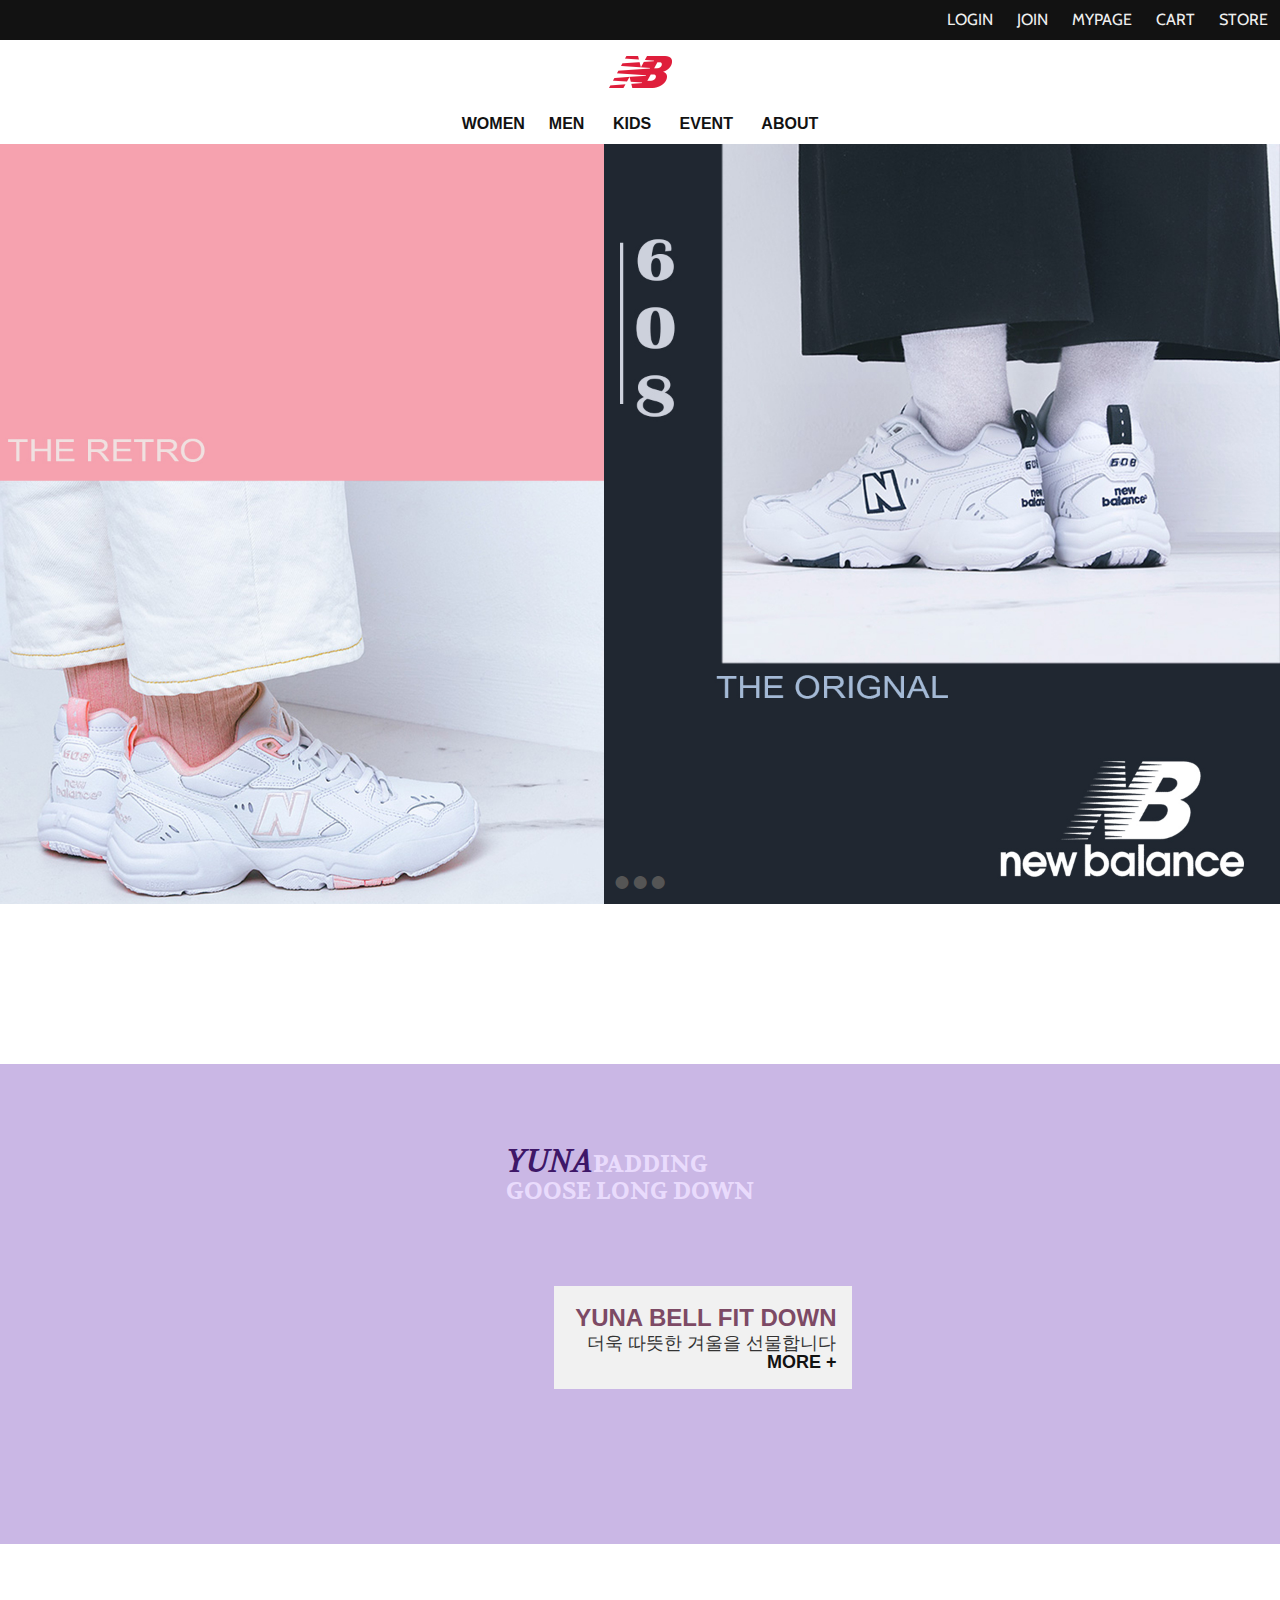
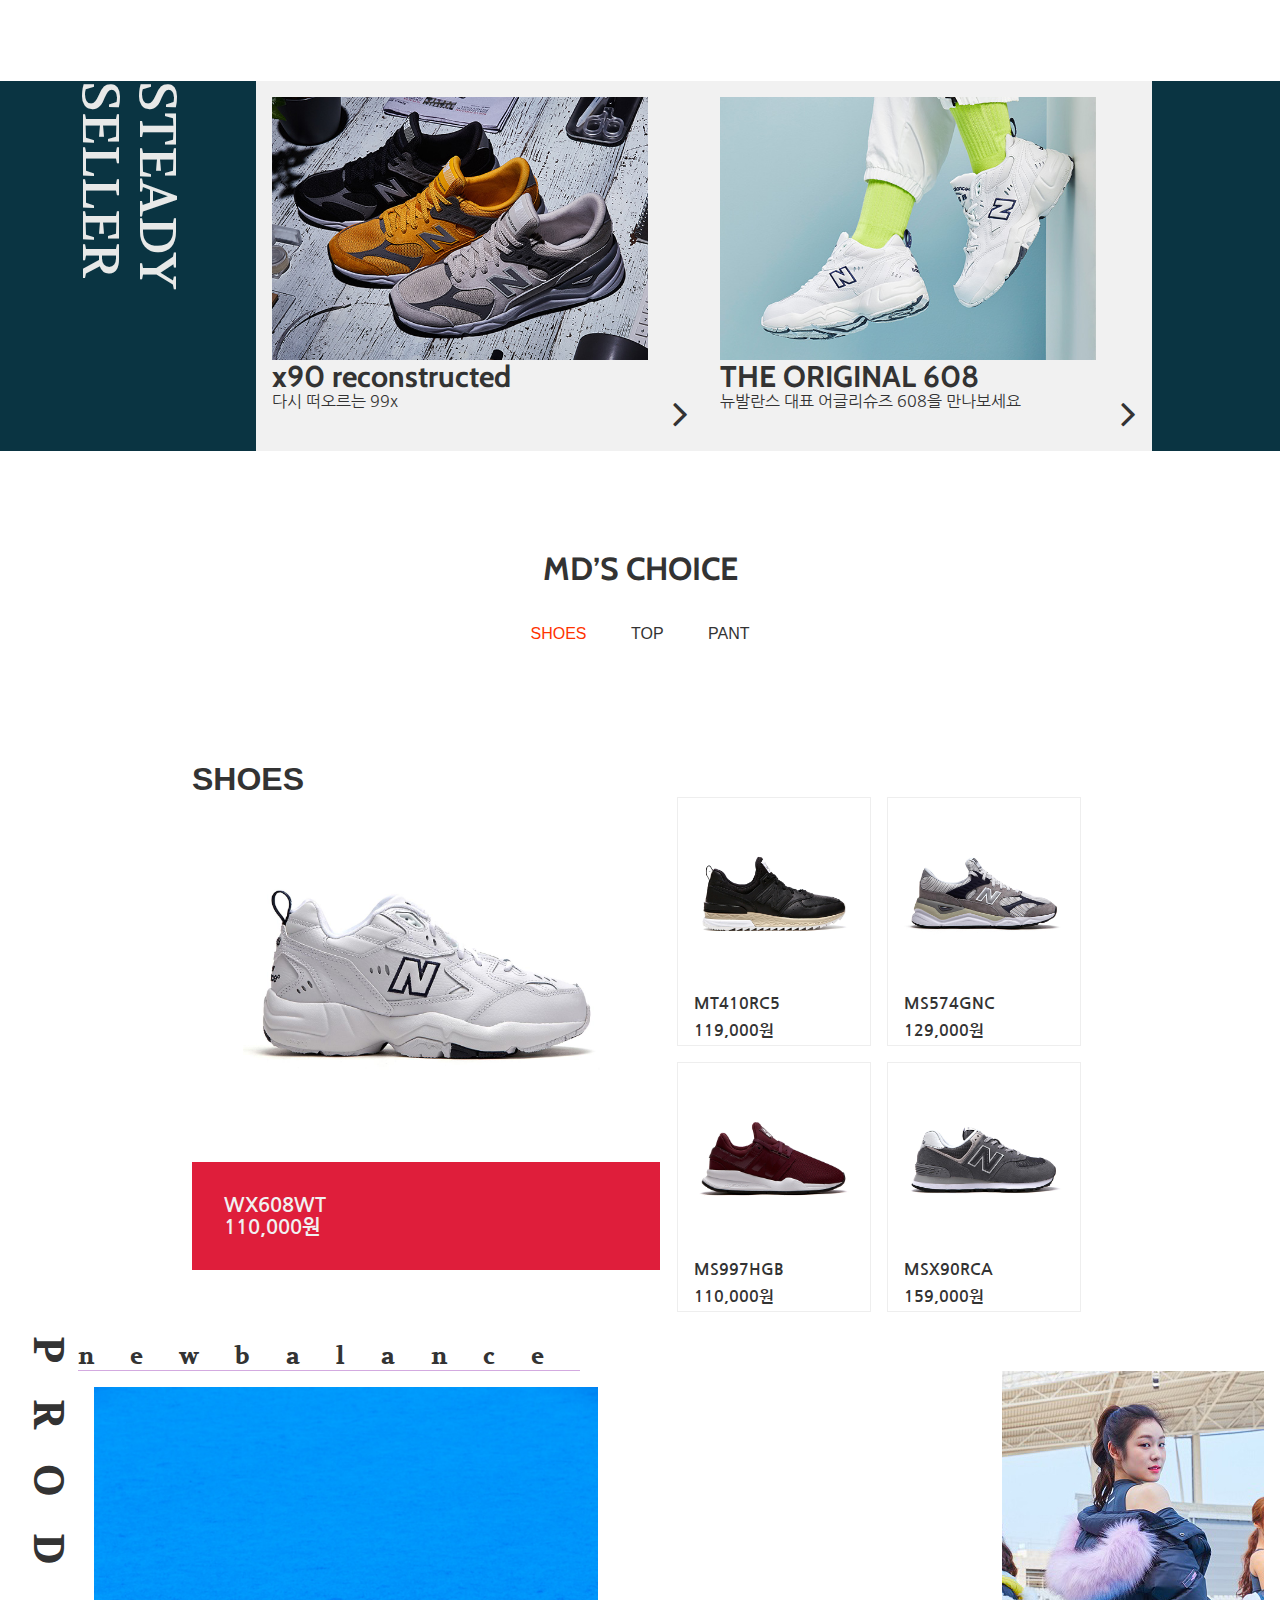
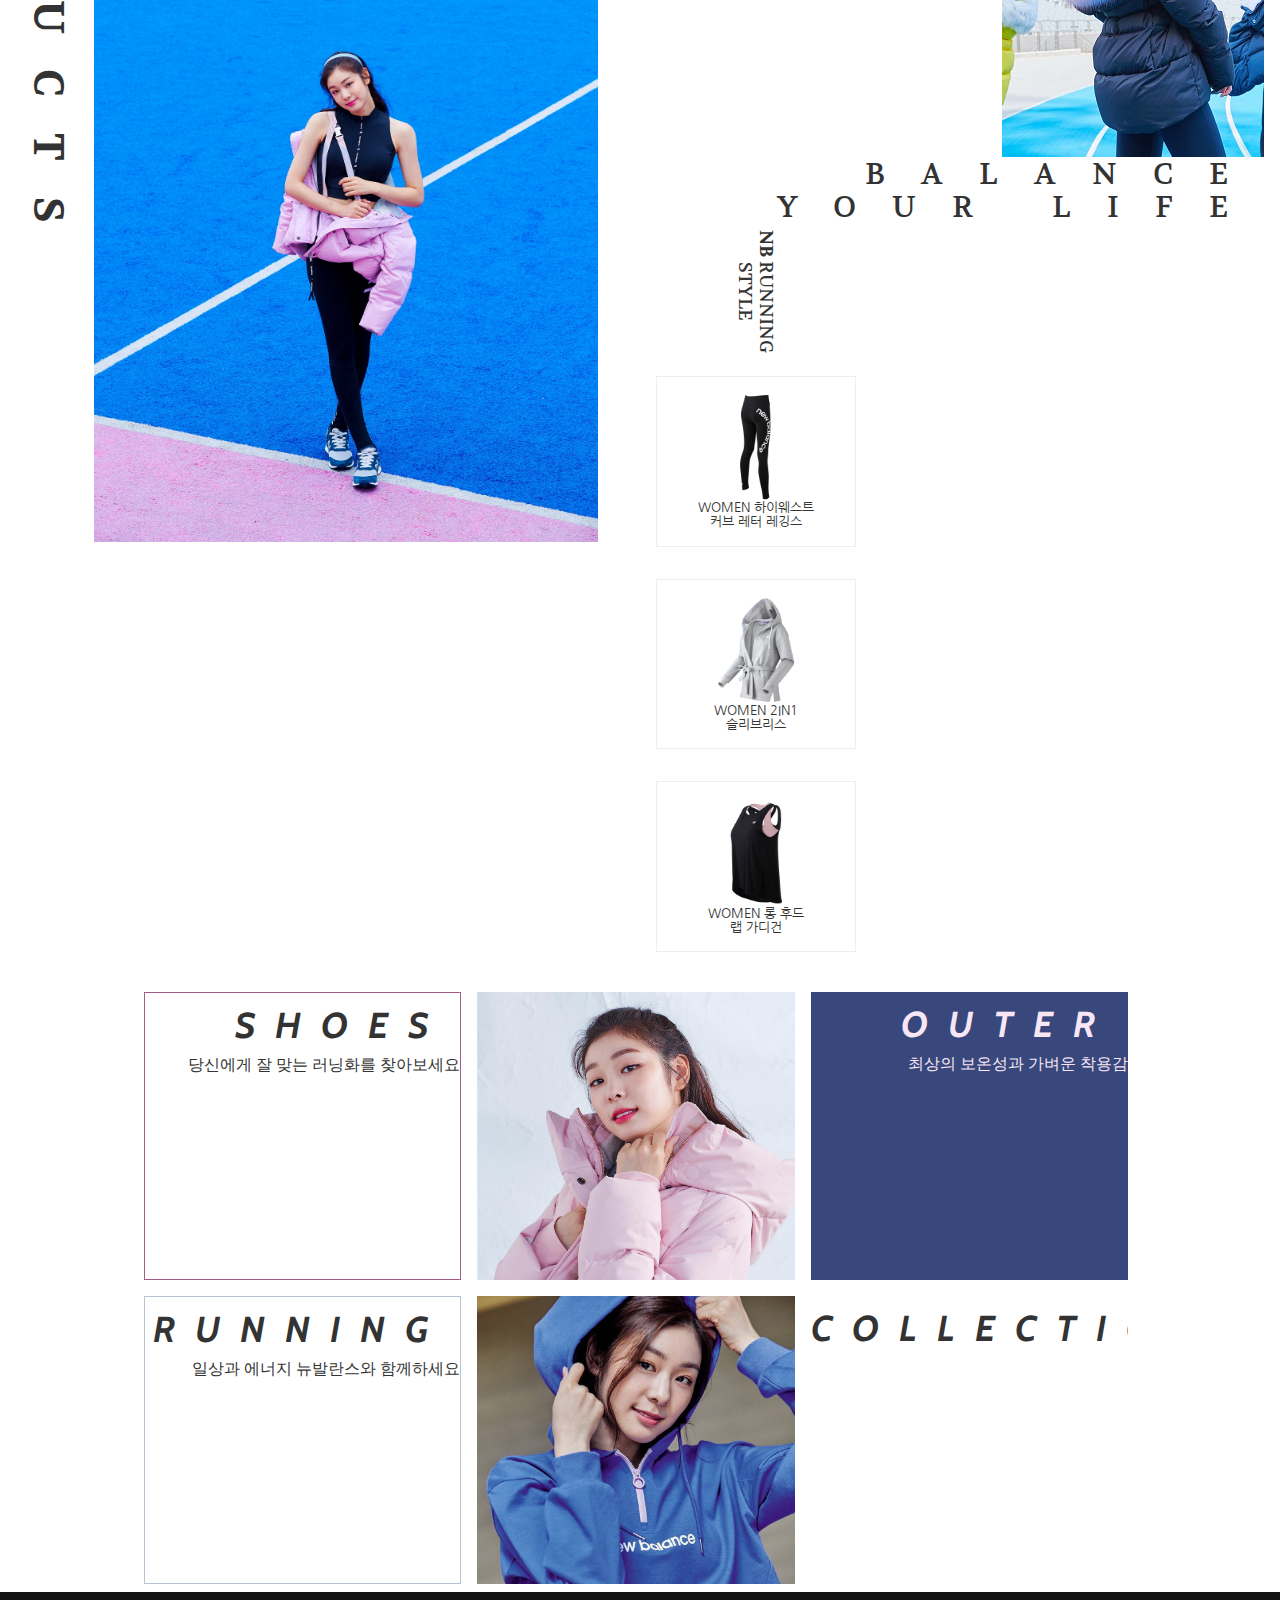
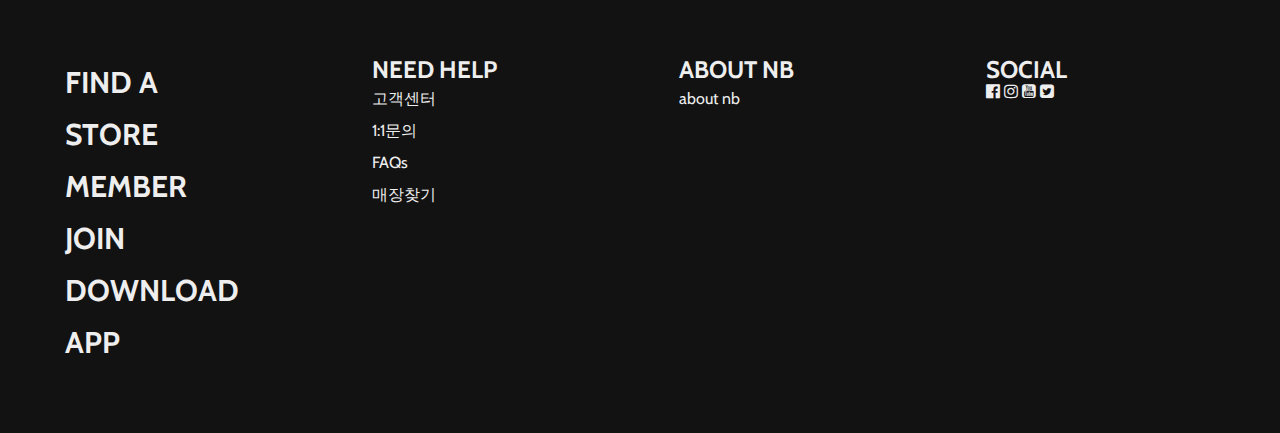
==== commit d9495068: "0205" ====
--- a/public/main/main.html
+++ b/public/main/main.html
@@ -175,7 +175,7 @@
 						<div class="md_box hand">
 							<a href="">
 								<h2>WX608WT</h2>
-								<h2>99,000원</h2>
+								<h2>110,000원</h2>
 							</a>
 
 					</li>
@@ -189,27 +189,27 @@
 							<span class="w3-button">Quick View</span>
 
 							<div class="shoes_txt">
+								<h3>MS574GNC</h3>
+								<h3>129,000원</h3>
+
+							</div>
+						</li>
+
+						<li>
+							<div class="box_img"><img src="../img/shoes_03.jpg"></div>
+							<span class="w3-button">Quick View</span>
+							<div class="shoes_txt">
+								<h3>MT410RC5</h3>
+								<h3>119,000원</h3>
+							</div>
+						</li>
+
+						<li>
+							<div class="box_img"><img src="../img/shoes_04.jpg"></div>
+							<span class="w3-button">Quick View</span>
+							<div class="shoes_txt">
 								<h3>MSX90RCA</h3>
-								<h3>99,000원</h3>
-
-							</div>
-						</li>
-
-						<li>
-							<div class="box_img"><img src="../img/shoes_03.jpg"></div>
-							<span class="w3-button">Quick View</span>
-							<div class="shoes_txt">
-								<h3>MSX90RCA</h3>
-								<h3>99,000원</h3>
-							</div>
-						</li>
-
-						<li>
-							<div class="box_img"><img src="../img/shoes_04.jpg"></div>
-							<span class="w3-button">Quick View</span>
-							<div class="shoes_txt">
-								<h3>MSX90RCA</h3>
-								<h3>99,000원</h3>
+								<h3>159,000원</h3>
 							</div>
 						</li>
 
@@ -217,8 +217,8 @@
 							<div class="box_img"><img src="../img/shoes_05.jpg"></div>
 							<span class="w3-button">Quick View</span>
 							<div class="shoes_txt">
-								<h3>MSX90RCA</h3>
-								<h3>99,000원</h3>
+								<h3>MS997HGB</h3>
+								<h3>110,000원</h3>
 							</div>
 						</li>
 
@@ -233,8 +233,8 @@
 						<img src="../img/top_01.jpg">
 						<div class="md_box hand">
 							<a href="">
-								<h2>WX608WT</h2>
-								<h2>99,000원</h2>
+								<h2>WOMEN 밴딩 세미크롭 후드티</h2>
+								<h2>84,000원</h2>
 							</a>
 
 					</li>
@@ -248,27 +248,27 @@
 							<span class="w3-button">Quick View</span>
 
 							<div class="shoes_txt">
-								<h3>MSX90RCA</h3>
+								<h3>UNI 등판 일러스트 후드티</h3>
+								<h3>84,000원</h3>
+
+							</div>
+						</li>
+
+						<li>
+							<div class="box_img"><img src="../img/top_03.jpg"></div>
+							<span class="w3-button">Quick View</span>
+							<div class="shoes_txt">
+								<h3>WOMEN 롱 후드티</h3>
+								<h3>79,000원</h3>
+							</div>
+						</li>
+
+						<li>
+							<div class="box_img"><img src="../img/top_04.jpg"></div>
+							<span class="w3-button">Quick View</span>
+							<div class="shoes_txt">
+								<h3>UNI 트랙클럽 우븐 맨투맨</h3>
 								<h3>99,000원</h3>
-
-							</div>
-						</li>
-
-						<li>
-							<div class="box_img"><img src="../img/top_03.jpg"></div>
-							<span class="w3-button">Quick View</span>
-							<div class="shoes_txt">
-								<h3>MSX90RCA</h3>
-								<h3>99,000원</h3>
-							</div>
-						</li>
-
-						<li>
-							<div class="box_img"><img src="../img/top_04.jpg"></div>
-							<span class="w3-button">Quick View</span>
-							<div class="shoes_txt">
-								<h3>MSX90RCA</h3>
-								<h3>99,000원</h3>
 							</div>
 						</li>
 
@@ -276,8 +276,8 @@
 							<div class="box_img"><img src="../img/top_05.jpg"></div>
 							<span class="w3-button">Quick View</span>
 							<div class="shoes_txt">
-								<h3>MSX90RCA</h3>
-								<h3>99,000원</h3>
+								<h3>UNI RUNB 후드티</h3>
+								<h3>69,000원</h3>
 							</div>
 						</li>
 
@@ -292,8 +292,8 @@
 						<img src="../img/pants_01.jpg">
 						<div class="md_box hand">
 							<a href="">
-								<h2>WX608WT</h2>
-								<h2>99,000원</h2>
+								<h2>WOMEN 하이웨스트 스커트</h2>
+								<h2>79,000원</h2>
 							</a>
 
 					</li>
@@ -307,8 +307,8 @@
 							<span class="w3-button">Quick View</span>
 
 							<div class="shoes_txt">
-								<h3>MSX90RCA</h3>
-								<h3>99,000원</h3>
+								<h3>WOMEN 하이웨스트 레깅스</h3>
+								<h3>89,000원</h3>
 
 							</div>
 						</li>
@@ -317,8 +317,8 @@
 							<div class="box_img"><img src="../img/pants_03.jpg"></div>
 							<span class="w3-button">Quick View</span>
 							<div class="shoes_txt">
-								<h3>MSX90RCA</h3>
-								<h3>99,000원</h3>
+								<h3>UNI 사이드라인 팬츠</h3>
+								<h3>89,000원</h3>
 							</div>
 						</li>
 
@@ -326,17 +326,17 @@
 							<div class="box_img"><img src="../img/pants_04.jpg"></div>
 							<span class="w3-button">Quick View</span>
 							<div class="shoes_txt">
-								<h3>MSX90RCA</h3>
-								<h3>99,000원</h3>
-							</div>
-						</li>
-
-						<li>
-							<div class="box_img"><img src="../img/pants_04.jpg"></div>
-							<span class="w3-button">Quick View</span>
-							<div class="shoes_txt">
-								<h3>MSX90RCA</h3>
-								<h3>99,000원</h3>
+								<h3>WOMEN 트랙 레깅스</h3>
+								<h3>69,000원</h3>
+							</div>
+						</li>
+
+						<li>
+							<div class="box_img"><img src="../img/pants_05.jpg"></div>
+							<span class="w3-button">Quick View</span>
+							<div class="shoes_txt">
+								<h3>WOMEN 슬림핏 팬츠</h3>
+								<h3>79,000원</h3>
 							</div>
 						</li>
 
--- a/public/css/main.css
+++ b/public/css/main.css
@@ -222,7 +222,7 @@
 .shoes_box > li:hover{ border: 0.1em solid #0a3442;}
 
 
-.w3-button{ background-color:#457483; color: #eee; display: none; position: absolute;
+.w3-button{ background-color:#df1e3b; color: #eee; display: none; position: absolute;
 	        left: 0; top:0; right: 0; }
 
 
@@ -232,7 +232,7 @@
 font-size: 1rem; font-weight: bold; line-height: 1.6rem; margin: 0.1rem 1rem;  }
 
 
-.md_tab >li> div {background-color: #6d9ba6; text-align: left; padding: 2rem;}
+.md_tab >li> div {background-color: #df1e3b; text-align: left; padding: 2rem;}
 .md_tab >li:hover{ border: 0.1em solid #0a3442;}
 
 
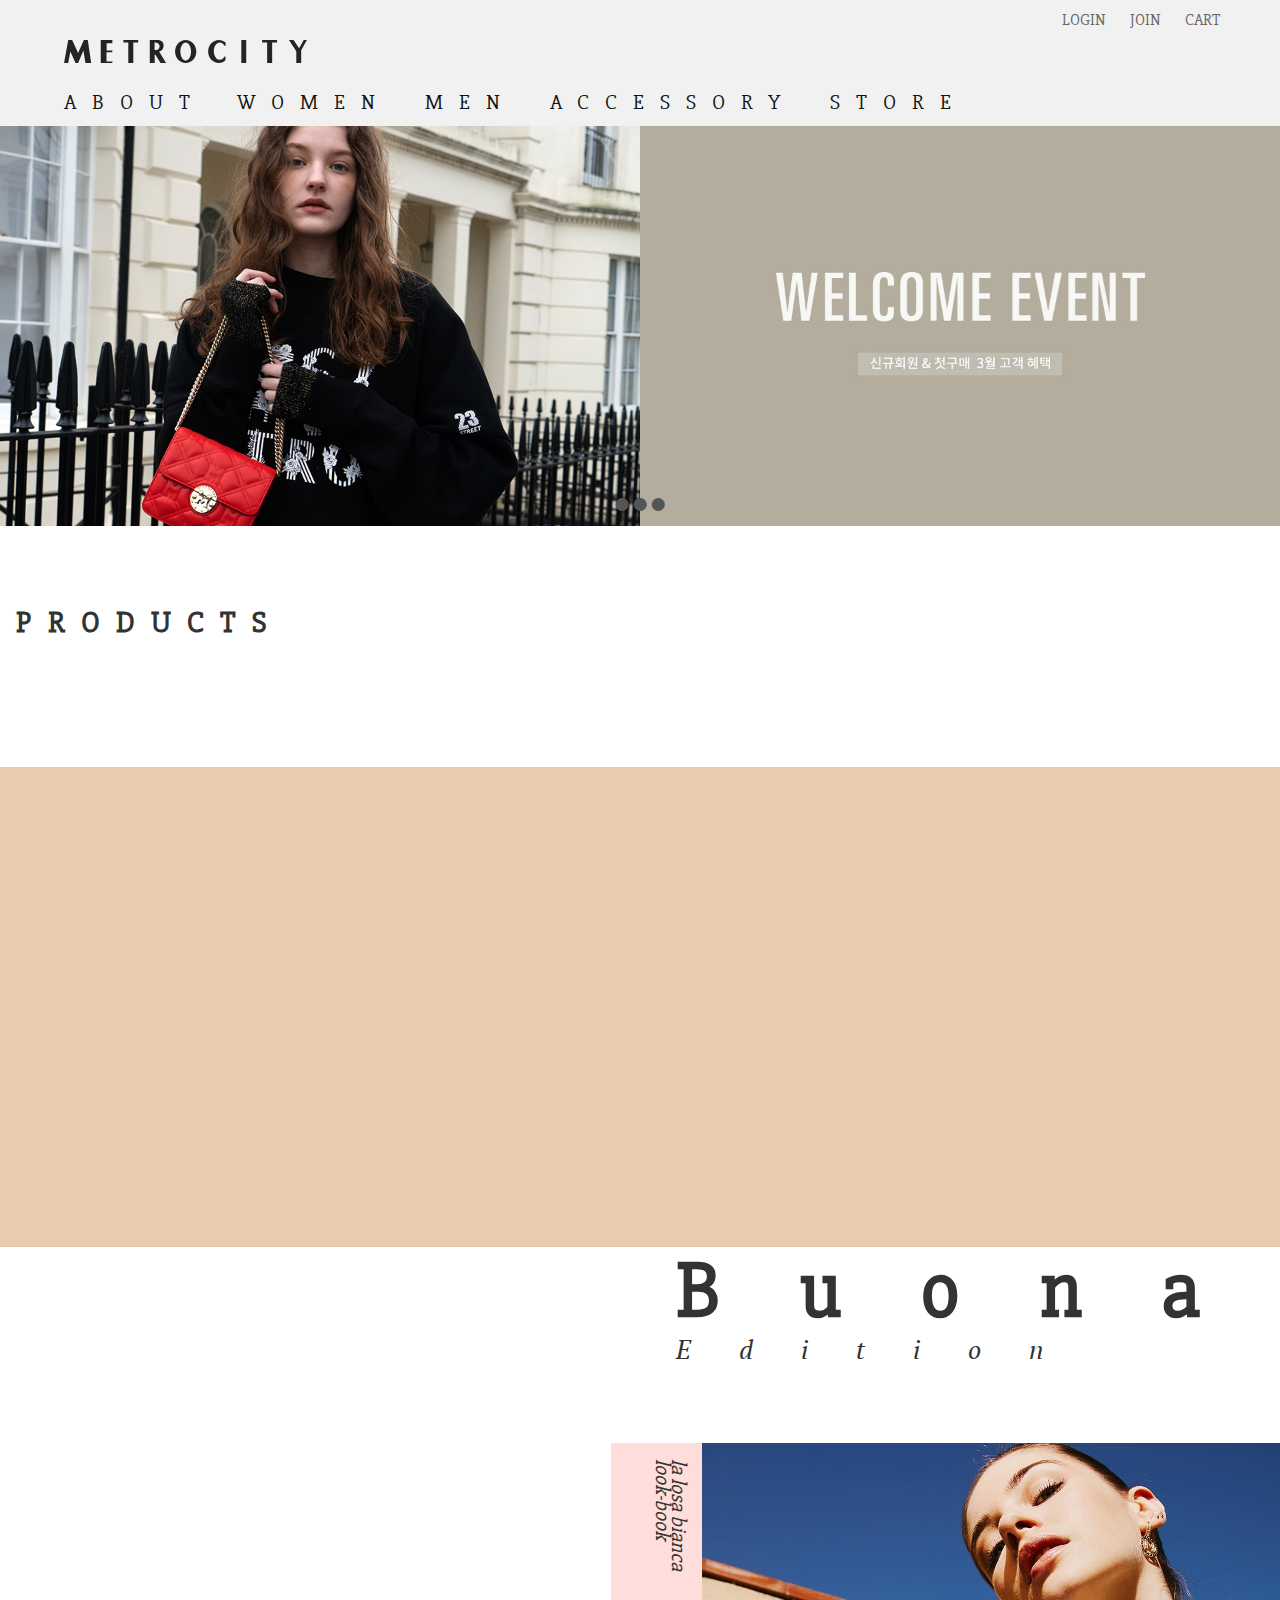
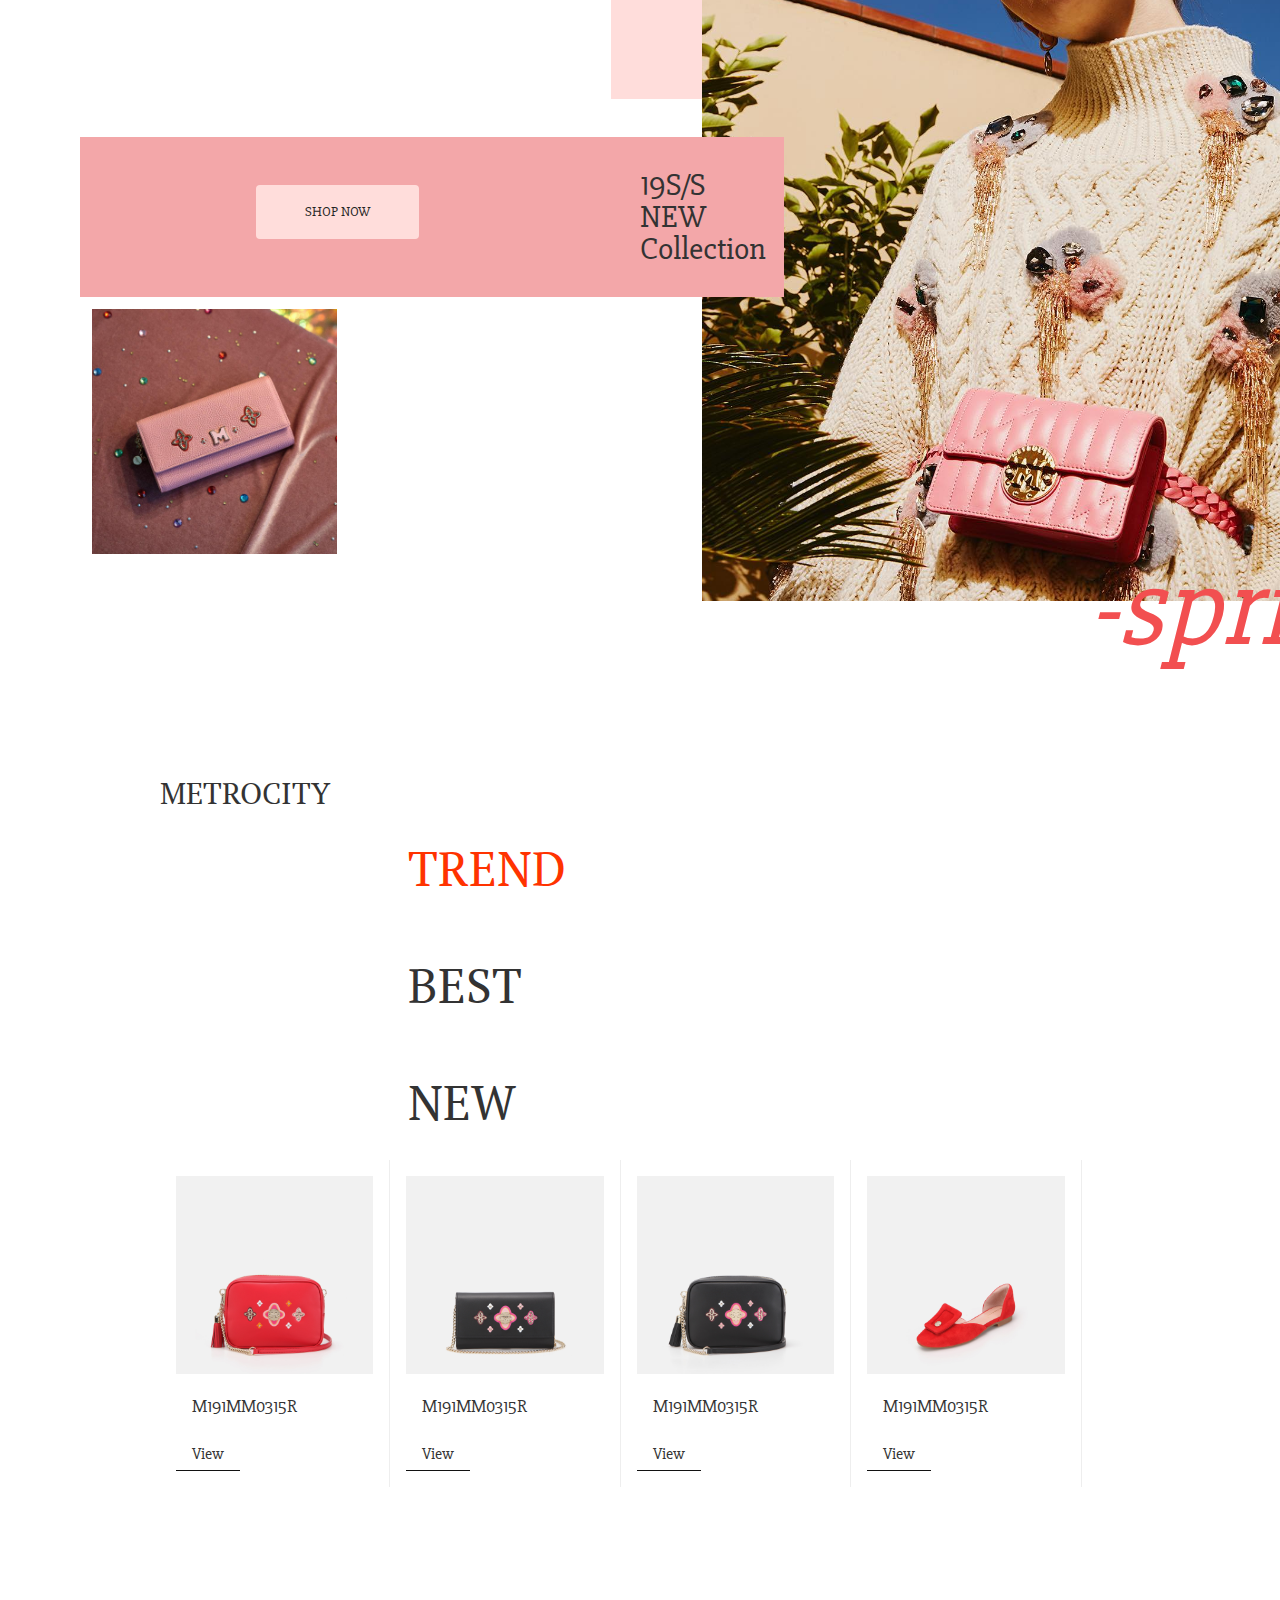
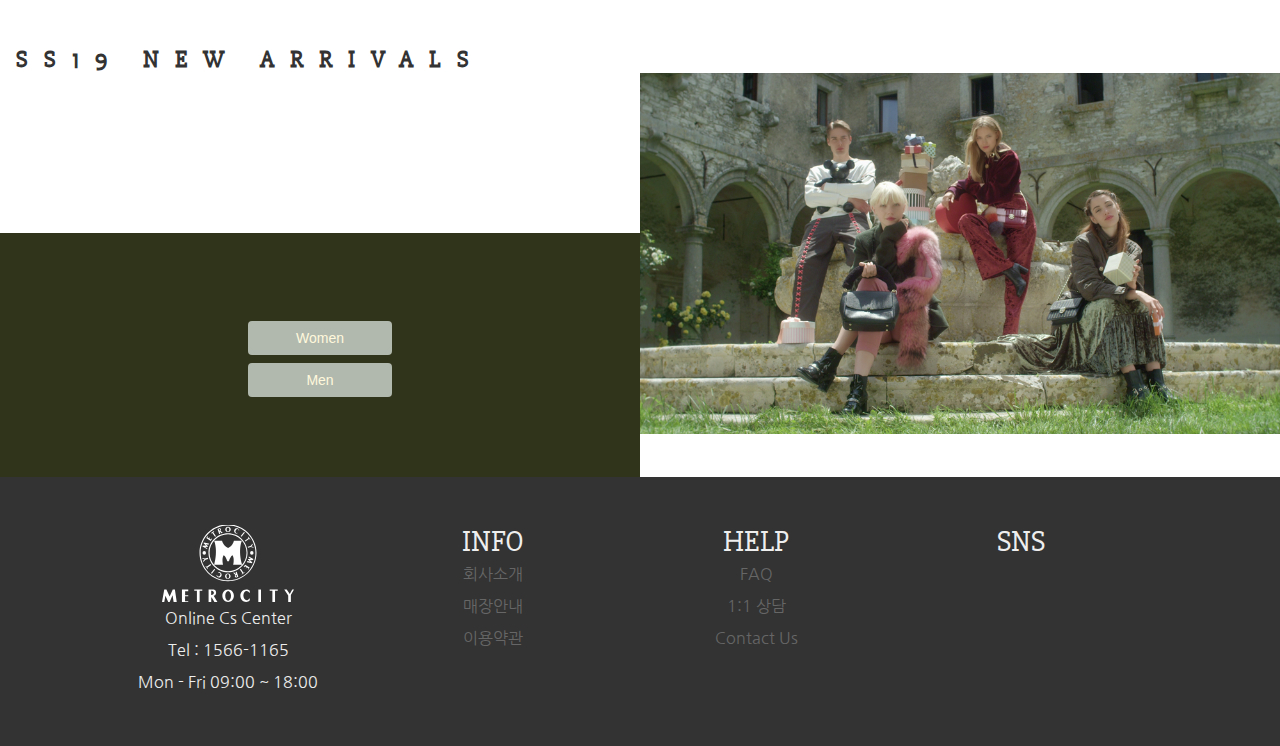
==== commit 72ee448c: "0304" ====
--- a/public/main/main.html
+++ b/public/main/main.html
@@ -8,7 +8,7 @@
 	<link rel="shortcut icon" href="../favicon.ico" type="image/x-icon">
 	<link rel="icon" href="../favicon.ico" type="image/x-icon">
 	<title></title>
-	<link rel="stylesheet" href="https://cdnjs.cloudflare.com/ajax/libs/font-awesome/4.7.0/css/font-awesome.min.css">
+	<link rel="stylesheet" href="https://use.fontawesome.com/releases/v5.6.3/css/all.css" integrity="sha384-UHRtZLI+pbxtHCWp1t77Bi1L4ZtiqrqD80Kn4Z8NTSRyMA2Fd33n5dQ8lWUE00s/" crossorigin="anonymous">
 	<link rel="stylesheet" href="../css/w3.css">
 	<link rel="stylesheet" href="../css/bootstrap.min.css">
 	<link rel="stylesheet" href="../css/main.css">
@@ -23,21 +23,19 @@
 	<header class="clear">
 
 		<ul class="navs1">
-			<li class="nav1"><a href="">STORE</a></li>
 			<li class="nav1"><a href="">CART</a></li>
-			<li class="nav1"><a href="">MYPAGE</a></li>
 			<li class="nav1"><a href="">JOIN</a></li>
 			<li class="nav1"><a href="">LOGIN</a></li>
 
 		</ul>
 
 
-		<div class="logo clear"><img src="../img/logo.png"></div>
+		<div class="logo clear"><img src="../img/logo1.svg"></div>
 		<ul class="navs2">
-			<li class="nav2"><a href="">WOMEN</a</li> <li class="nav2"><a href="">MEN</a></li>
-			<li class="nav2"><a href="">KIDS</a></li>
-			<li class="nav2"><a href="">EVENT</a></li>
-			<li class="nav2"><a href="">ABOUT</a></li>
+			<li class="nav2"><a href="">ABOUT</a</li> <li class="nav2"><a href="">WOMEN</a></li>
+			<li class="nav2"><a href="">MEN</a></li>
+			<li class="nav2"><a href="">ACCESSORY</a></li>
+			<li class="nav2"><a href="">STORE</a></li>
 		</ul>
 
 
@@ -45,22 +43,22 @@
 
 
 
-	<div class="wrap">
+	<li class="wrap">
 		<section class="banner page">
 			<ul class="banner_wrap">
 				<li>
-					<img src="../img/bg01.jpg" class="img">
+					<img src="../img/mbg_1.jpg" class="img">
 					<div class="banner_slogan">
 					</div>
 				</li>
 				<li>
-					<img src="../img/bg02.jpg" class="img">
+					<img src="../img/mbg_2.jpg" class="img">
 					<div class="banner_slogan">
 
 					</div>
 				</li>
 				<li>
-					<img src="../img/bg03.jpg" class="img">
+					<img src="../img/mbg_3.jpg" class="img">
 					<div class="banner_slogan">
 					</div>
 				</li>
@@ -74,44 +72,43 @@
 
 
 		<section class="page page1 clear">
-
+		  
+			
+			<h2>PRODUCTS</h2>
 			<div class="box1">
-
-
-				<div class="img1 spa_ani" data-name="opaShow" data-duration="0.8s" data-delay="0.6s">
-					<img src="../img/yuna1.jpg" class="img"></div>
-
-				<div class="text">
-
-					<div class="img_txt1">
-
-						<h3><strong>YUNA</strong>PADDING</h3>
-						<h3>GOOSE LONG DOWN</h3>
-
-
-					</div>
-
-
-					<div class="img_txt2 hand">
-						<div>
-							<h3>YUNA BELL FIT DOWN</h3>
-							<h4>더욱 따뜻한 겨울을 선물합니다</h4>
-							<h4><a href="">MORE +</a></h4>
+			
+				
+				<div class="img1 spa_ani pimg" data-name="opaShow" data-duration="0.8s" data-delay="0.6s">	
+					
+						<img src="../img/p_img1.jpg" class="img">
+						
+					
+					</div>
+
+				<div class="img2 spa_ani pimg" data-name="opaShow" data-duration="0.8s" data-delay="0.8s">
+						<div class="imgbg">
+								
+							<div>
+							<h2>19ss</br>ONLY METROCITYMALL</h2>
+							<button type="button" class="btn btn-danger">View products</button></div>
+						
 						</div>
-
-					</div>
-
-				</div>
-
-				<div class="img2 spa_ani" data-name="opaShow" data-duration="0.8s" data-delay="0.6s"">
-					<img src=" ../img/yuna2.jpg"
-				 class="img"></div>
-
-
-				<h2>GOOSE LONG</h2>
-
-
+						<img src="../img/p_img2.jpg" class="img"></div>
+					
+				
+				
+				<div class="img3 spa_ani pimg" data-name="opaShow" data-duration="0.8s" data-delay="1s">
+						
+						<img src=" ../img/p_img3.jpg"
+				         class="img"></div>
+
+						
 			</div>
+			<div class="p1_text">
+				<h2>Buona</h2>
+			    <h4>Edition</h4>
+			</div>
+
 		</section>
 
 
@@ -119,391 +116,315 @@
 
 		<section class="page2">
 
-			<div class="bg clear">
-				<div class="tit">
-					<h1>STEADY</br>SELLER</h1>
-				</div>
-
-				<div class="box2 hand">
-					<ul class="shoes clear ">
-						<li>
-							<img src="../img/nb_01.jpg">
-
-							<h2>x90 reconstructed</h2>
-							<span>다시 떠오르는 99x</span>
-							<div class="fa fa-angle-right"></div>
-						</li>
-
-
-
-						<li>
-							<img src="../img/nb_02.jpg">
-
-							<h2>THE ORIGINAL 608</h2>
-							<span>뉴발란스 대표 어글리슈즈 608을 만나보세요</span>
-							<div class="fa fa-angle-right"></div>
-						</li>
-					</ul>
-
-				</div>
-
+				<div class="container clear">
+						<div class="lookbook_wrap clear">
+							
+							
+							<ul class="lookbooks">
+							<li class="lookbook_txt">la losa bianca
+								<br>look-book</li>
+							<li class="lookbook_img"><img src="../img/p2_img1.jpg" class="img"></li>
+						
+							</ul>
+
+							<div class="spring">-spring</div>
+							
+							
+						</div>
+
+
+					</div>
+
+
+
+					<div class="collec_wrap">
+						
+						<ul>
+							
+							
+								
+							<li class="btns"><button type="button" class="btn btn-outline-danger now">SHOP NOW</button></li>
+							
+							
+							
+						   <li class="collec_tit">
+							19S/S NEW Collection</li>
+
+
+							
+							
+							
+							
+							<li class="collec_imgs">
+								<img src="../img/p2_img2.jpg" class="img"></li>
+						</ul>
+					</div>
+		</section>
+
+
+
+		<section class="page page3">
+
+			<div class="P3_hd">
+				<h2>METROCITY</h2>
+				<ul class="clear hand">
+					
+					<li><h2>TREND</h2></li>
+					<li><h2>BEST</h2></li>
+					<li><h2>NEW</h2></li>
+					
+				</ul>
+
+				<div class="li_img spa_ani" data-name="rtMove" data-duration="0.8s" data-delay="0.6s"><img src="../img/p3_img.jpg" class="img"></div>
 			</div>
-		</section>
-
-
-
-		<section class="page3">
-
-			<div class="md_hd">
-				<h2>MD’S CHOICE</h2>
-				<ul>
-					<li>SHOES</li>
-					<li>TOP</li>
-					<li>PANT</li>
-				</ul>
-			</div>
-
-
-			<div>
-
-				<ul class="md_shoes md_tab clear">
-					<h2>SHOES</h2>
-
+
+			
+			<ul class="md_tab clear">
+                
+							<li>
+								<div class="box_img">
+									
+									<img src="../img/trend1.JPG" class="img">
+									
+								</div>
+								
+	
+								<div class="li_txt">
+									<h4>M191MM0315R</h4>
+									
+									<span class="w3-button w3-hover-black btn_View">View</span>
+								</div>
+								
+								
+								
+							
+							</li>
+
+							
+							<li>
+									<div class="box_img"><img src="../img/trend2.JPG" class="img"></div>
+									
+									<div class="li_txt">
+									<h4>M191MM0315R</h4>
+									
+									<span class="w3-button w3-hover-black btn_View">View</span>
+									</div>
+									
+		
+									
+								</li>
+
+								<li>
+										<div class="box_img"><img src="../img/trend3.JPG" class="img"></div>
+			
+										
+			
+										<div class="li_txt">
+											<h4>M191MM0315R</h4>
+									
+											<span class="w3-button w3-hover-black btn_View">View</span>
+			
+										</div>
+									</li>
+
+									<li>
+											<div class="box_img"><img src="../img/trend4.JPG" class="img"></div>
+				
+											
+				
+											<div class="li_txt">
+													<h4>M191MM0315R</h4>
+									
+													<span class="w3-button w3-hover-black btn_View">View</span>
+				
+											</div>
+										</li>
+						
+			</ul>
+			
+
+			<ul class="md_tab clear">
+                
 					<li>
-
-						<img src="../img/shoes_02.jpg">
-						<div class="md_box hand">
-							<a href="">
-								<h2>WX608WT</h2>
-								<h2>110,000원</h2>
-							</a>
-
+						<div class="box_img"><img src="../img/best1.JPG" class="img"></div>
+
+						
+
+						<div class="li_txt">
+								<h4>M191MM0315R</h4>
+				
+								<span class="w3-button w3-hover-black btn_View">View</span>
+
+						</div>
 					</li>
 
-
-
-					<ul class="shoes_box">
-						<li>
-							<div class="box_img"><img src="../img/shoes_01.jpg"></div>
-
-							<span class="w3-button">Quick View</span>
-
-							<div class="shoes_txt">
-								<h3>MS574GNC</h3>
-								<h3>129,000원</h3>
+					
+					<li>
+							<div class="box_img"><img src="../img/best2.JPG" class="img"></div>
+
+							
+
+							<div class="li_txt">
+									<h4>M191MM0315R</h4>
+					
+									<span class="w3-button w3-hover-black btn_View">View</span>
 
 							</div>
 						</li>
 
 						<li>
-							<div class="box_img"><img src="../img/shoes_03.jpg"></div>
-							<span class="w3-button">Quick View</span>
-							<div class="shoes_txt">
-								<h3>MT410RC5</h3>
-								<h3>119,000원</h3>
+								<div class="box_img"><img src="../img/best3.jpg" class="img"></div>
+	
+								<div class="li_txt">
+										<h4>M191MM0315R</h4>
+						
+										<span class="w3-button w3-hover-black btn_View">View</span>
+	
+								</div>
+							</li>
+
+							<li>
+									<div class="box_img"><img src="../img/best4.JPG" class="img"></div>
+		
+									<div class="li_txt">
+											<h4>M191MM0315R</h4>
+							
+											<span class="w3-button w3-hover-black btn_View">View</span>
+		
+									</div>
+								</li>
+				
+							</ul>
+	
+	<ul class="md_tab clear">
+                
+			<li>
+				<div class="box_img"><img src="../img/new1.JPG" class="img"></div>
+
+				<div class="li_txt">
+						<h4>M191MM0315R</h4>
+		
+						<span class="w3-button w3-hover-black btn_View">View</span>
+
+				</div>
+			</li>
+
+			
+			<li>
+					<div class="box_img"><img src="../img/new2.JPG" class="img"></div>
+
+					<div class="li_txt">
+							<h4>M191MM0315R</h4>
+			
+							<span class="w3-button w3-hover-black btn_View">View</span>
+
+					</div>
+				</li>
+
+				<li>
+						<div class="box_img"><img src="../img/new3.jpg" class="img"></div>
+
+						<div class="li_txt">
+								<h4>M191MM0315R</h4>
+				
+								<span class="w3-button w3-hover-black btn_View">View</span>
+
+						</div>
+					</li>
+
+					<li>
+							<div class="box_img"><img src="../img/new4.JPG" class="img"></div>
+
+							<div class="li_txt">
+									<h4>M191MM0315R</h4>
+					
+									<span class="w3-button w3-hover-black btn_View">View</span>
+
 							</div>
 						</li>
-
-						<li>
-							<div class="box_img"><img src="../img/shoes_04.jpg"></div>
-							<span class="w3-button">Quick View</span>
-							<div class="shoes_txt">
-								<h3>MSX90RCA</h3>
-								<h3>159,000원</h3>
-							</div>
-						</li>
-
-						<li>
-							<div class="box_img"><img src="../img/shoes_05.jpg"></div>
-							<span class="w3-button">Quick View</span>
-							<div class="shoes_txt">
-								<h3>MS997HGB</h3>
-								<h3>110,000원</h3>
-							</div>
-						</li>
-
-					</ul>
+		
+</ul>
+
+
+
+		</section>
+
+
+
+
+		<section class="page4">
+			
+			<ul class="ssnew">
+				
+			 <li><h3>SS19 NEW ARRIVALS</h3></li>
+			
+				<li class="clear">
+					
+					<li class="flbtn">
+					<div class="bgclo">
+						<div class="btn btn-outline-dark new_btn">Women</div>
+						
+						<div class="btn btn-outline-dark new_btn">Men</div>
+						
+					
+					</div>
+					</li>
+		
+					<li class="imgfr"><img src="../img/sec4img.jpg" ></li>
+				</li>
+
+			</ul>
+
+		</section>
+
+	<footer class="clear">
+		<div class="footbg">
+			
+		<ul class="footul clear">
+			
+			<ul class="foot_fl">
+				<li><img src="../img/f_logo.svg"></li>
+				<li>Online Cs Center</li>
+				<li>Tel : 1566-1165</li>
+				<li>Mon - Fri 09:00 ~ 18:00 </li>
+			</ul>
+
+			
+			
+			<ul class="info">
+				<li><h2>INFO</h2></li>
+				<li><a href="#">회사소개</a></li>
+				<li><a href="#">매장안내</a></li>
+				<li><a href="#">이용약관</a></li>
+			</ul>
+				
+			<ul class="Help">
+					<li><h2>HELP</h2></li>
+					<li><a href="#">FAQ</a></li>
+					<li><a href="#">1:1 상담</a></li>
+					<li><a href="#">Contact Us</a></li>
+					
+			</ul>
+				
+			<ul class="sns">
+					<li><h2>SNS</h2></li>
+					<li><a href="#"><span class="fab fa-instagram"></span></a> </li>
+					<li><a href="#"><span class="fab fa-facebook-square"></span></a></li>
+					<li><a href="#"><span class="fab fa-twitter-square"></span></a></li>
 				</ul>
-
-				<ul class="md_tops md_tab clear">
-					<h2>TOPS</h2>
-
-					<li>
-
-						<img src="../img/top_01.jpg">
-						<div class="md_box hand">
-							<a href="">
-								<h2>WOMEN 밴딩 세미크롭 후드티</h2>
-								<h2>84,000원</h2>
-							</a>
-
-					</li>
-
-
-
-					<ul class="shoes_box">
-						<li>
-							<div class="box_img"><img src="../img/top_02.jpg"></div>
-
-							<span class="w3-button">Quick View</span>
-
-							<div class="shoes_txt">
-								<h3>UNI 등판 일러스트 후드티</h3>
-								<h3>84,000원</h3>
-
-							</div>
-						</li>
-
-						<li>
-							<div class="box_img"><img src="../img/top_03.jpg"></div>
-							<span class="w3-button">Quick View</span>
-							<div class="shoes_txt">
-								<h3>WOMEN 롱 후드티</h3>
-								<h3>79,000원</h3>
-							</div>
-						</li>
-
-						<li>
-							<div class="box_img"><img src="../img/top_04.jpg"></div>
-							<span class="w3-button">Quick View</span>
-							<div class="shoes_txt">
-								<h3>UNI 트랙클럽 우븐 맨투맨</h3>
-								<h3>99,000원</h3>
-							</div>
-						</li>
-
-						<li>
-							<div class="box_img"><img src="../img/top_05.jpg"></div>
-							<span class="w3-button">Quick View</span>
-							<div class="shoes_txt">
-								<h3>UNI RUNB 후드티</h3>
-								<h3>69,000원</h3>
-							</div>
-						</li>
-
-					</ul>
-				</ul>
-
-				<ul class="md_pants md_tab clear">
-					<h2>PANTS</h2>
-
-					<li>
-
-						<img src="../img/pants_01.jpg">
-						<div class="md_box hand">
-							<a href="">
-								<h2>WOMEN 하이웨스트 스커트</h2>
-								<h2>79,000원</h2>
-							</a>
-
-					</li>
-
-
-
-					<ul class="shoes_box">
-						<li>
-							<div class="box_img"><img src="../img/pants_02.jpg"></div>
-
-							<span class="w3-button">Quick View</span>
-
-							<div class="shoes_txt">
-								<h3>WOMEN 하이웨스트 레깅스</h3>
-								<h3>89,000원</h3>
-
-							</div>
-						</li>
-
-						<li>
-							<div class="box_img"><img src="../img/pants_03.jpg"></div>
-							<span class="w3-button">Quick View</span>
-							<div class="shoes_txt">
-								<h3>UNI 사이드라인 팬츠</h3>
-								<h3>89,000원</h3>
-							</div>
-						</li>
-
-						<li>
-							<div class="box_img"><img src="../img/pants_04.jpg"></div>
-							<span class="w3-button">Quick View</span>
-							<div class="shoes_txt">
-								<h3>WOMEN 트랙 레깅스</h3>
-								<h3>69,000원</h3>
-							</div>
-						</li>
-
-						<li>
-							<div class="box_img"><img src="../img/pants_05.jpg"></div>
-							<span class="w3-button">Quick View</span>
-							<div class="shoes_txt">
-								<h3>WOMEN 슬림핏 팬츠</h3>
-								<h3>79,000원</h3>
-							</div>
-						</li>
-
-					</ul>
-				</ul>
-
-			</div>
-
-		</section>
-
-
-		<section>
-
-			<div class="PRODUCTS clear">
-
-				<ul class="pro_lt">
-					<li>
-						<h2>PRODUCTS</h2>
-					</li>
-					<li>
-						<h3>newbalance</h3>
-					</li>
-					<li><img src="../img/yuna6.jpg"></li>
-				</ul>
-
-
-				<div class="box_nb">
-					<ul class="pro_rt">
-						<li><img src="../img/yuna8.jpg"></li>
-						<li>
-							<h2>BALANCE</h2>
-						</li>
-						<li>
-							<h2><span>YOUR</span> LIFE</h2>
-						</li>
-					</ul>
-
-					<ul class="pro_mid">
-						<li>
-							<h4><strong>NB</strong> RUNNING STYLE</h4>
-						</li>
-						<li>
-
-							<img src="../img/life01.jpg">
-							<h3>WOMEN 하이웨스트</br>커브 레터 레깅스</h3>
-						</li>
-
-
-
-
-						<li>
-							<img src="../img/life02.jpg">
-							<h3>WOMEN 2IN1</br>슬리브리스</h3>
-						</li>
-
-						<li>
-
-							<img src="../img/life03.jpg">
-							<h3>WOMEN 롱 후드</br>랩 가디건</h3>
-						</li>
-					</ul>
-
-
-
-
-				</div>
-
-		</section>
-
-
-		<section>
-
-			<div class="collection">
-
-				<div class="ulbox">
-					<ul class="colletul clear">
-						<li>
-							<h2>SHOES</h2>
-							<span>당신에게 잘 맞는 러닝화를 찾아보세요</span>
-						</li>
-
-						<li><img src="../img/yuna9.jpg"></li>
-
-						<li>
-							<h2>OUTER</h2>
-							<span>최상의 보온성과 가벼운 착용감</span>
-						</li>
-					</ul>
-
-					<ul class="RUNNING clear">
-						<li>
-							<h2>RUNNING</h2>
-							<span>일상과 에너지 뉴발란스와 함께하세요</span>
-
-
-						<li><img src="../img/yuna11.jpg"></li>
-
-						<li>
-							<h2>COLLECTION</h2>
-						</li>
-					</ul>
-
-
-
-				</div>
-
-
-
-			</div>
-
-
-
-
-		</section>
-
-
-
-	</div>
-
-	<footer>
-		<div class="footbg ">
-			<div class="clear">
-				<ul>
-					<li>
-						<h2><a href="#">FIND A STORE</a></h2>
-					</li>
-					<li>
-						<h2><a href="">MEMBER JOIN</a></h2>
-					</li>
-					<li>
-						<h2><a href="">DOWNLOAD APP</a></h2>
-					</li>
-				</ul>
-
-				<ul>
-					<li>
-						<h3><a href="">NEED HELP</a></h3>
-					</li>
-					<li><span><a href="">고객센터</a></span></li>
-					<li><span><a href="">1:1문의</a></span></li>
-					<li><span><a href="">FAQs</a></span></li>
-					<li><span><a href="">매장찾기</a></span></li>
-				</ul>
-
-				<ul>
-					<li>
-						<h3><a href="">ABOUT NB</a></h3>
-					</li>
-					<li><span><a href="">about nb</a></span></li>
-				</ul>
-
-				<ul class="SOCIAL">
-					<li>
-						<h3>SOCIAL</h3>
-					</li>
-					<li><a href=""><span class="fa fa-facebook-official"></span></a></li>
-					<li><a href=""><span class="fa fa-instagram"></span></a></li>
-					<li><a href=""><span class="fa fa-youtube-square"></span</a> </li> <li><a href=""><span class="fa fa-twitter-square"></span></a></li>
-				</ul>
-
-			</div>
-
-
-
-
-		</div>
+			
+
+
+
+
+		</ul>
+					
+				
+					
+					
 	</footer>
+
+
 	<script src="../js/page.spa.js"></script>
 	<script src="../js/main.js"></script>
 </body>
--- a/public/css/main.css
+++ b/public/css/main.css
@@ -56,20 +56,19 @@
 
 
 /***** Header *****/
-header {width:100%; position:fixed;
-	font-size:1rem; background-color: white; z-index:99999; top:0; left:0; }
-.logo {margin-top: 3em; margin: auto}
+header {width:100%; position:fixed; font-family: 'Slabo 27px', serif;
+	font-size:1rem; background-color: #f1f1f1; z-index:99999; top:0; left:0; }
+.logo { padding-left: 4rem;}
 .nav {cursor:pointer;}
 
 /***** navigation PC *****/
-.navs1{font-family: 'Cabin', sans-serif; background-color: #121212; color: #f1f1f1; float: left; width: 100%}
-.nav1 { float: right; padding:0.75em }
-.navs2{text-align: center; }
-.nav2 {display: inline-block; padding:0.75em; font-weight: bold; }
+.navs1{color:#222; float: left; width: 100%;padding-right: 3rem;}
+.nav1 { float: right; padding:0.75em; }
+.navs2{float: left; padding-left: 3rem;padding-top: 1rem; }
+.nav2 {display: inline-block; padding:0.75em; font-size: 1.3rem; letter-spacing:1rem }
 .nav2 > a{color: #121212}
-.nav2 > a:hover{ color:#df1e3b}
-.logo{text-align: center; padding:1em;}
-
+.nav2 > a:hover{ color:#b38b0a}
+.logo >img {width:20%;}
 
 
 .banner {position:relative; width:100%; overflow:hidden;}
@@ -88,418 +87,105 @@
 *****/
 
 
-.page1{}
+.page1{font-family: 'Slabo 27px', serif;}
+
+.page1 > h2{padding-top: 5rem; letter-spacing: 1rem; font-weight: bold;     padding-left: 1rem}
+
+.box1{ background-color: #e7ccaf;
+	   position: relative; height: 30em; margin-top: 8rem;}
+
+
+.pimg {float: left; 
+	width: 33.3%;}
+.imgbg{ background-color: rgba(0, 0, 0, 0.8); width: 100%; height: 100%; position: absolute; top: 0; left: 0; display: none;  }
+
+.img1 > img{width: 90%; float: right; margin-right: 1rem  }
 
 
 
-.box1{ background-color: #cab7e5;
-	   position: relative; height: 30em; margin-top: 10rem;}
-
-.box1 > h2 { font-family: 'Volkhov', serif;
-					font-size: 5rem;
-				   display: inline-block;
-				  color:#2d1f42; letter-spacing: 2.25rem;
-				  margin-top: 3rem; }
-
-
-.img1{ float: left; 
-    width: 33.3%;}
-.img1 > img{width: 86.5%; float: right; margin-top: 1rem; }
-
-
-.img2{ float:  left; width: 33.3%;}
-.img2 > img {width: 91%;right: 10rem; margin-top: -5rem;
-			}
-
-
-.text{float: left; 
-      width: 33.3%;
+.img2{ position: relative;}
+.img2 >.imgbg> img {width: 95%; }
+.img2:hover .imgbg{ display: block;}
+.img2 >.imgbg> div{ margin: auto; text-align: center;
+    padding: 10rem; text-align: right
 }
-.img_txt1{margin: 5rem; line-height: 2.25rem;}
-
-.img_txt1 > h3 { color:#e9dbfc; font-family: 'Volkhov', serif; font-size: 1,25rem }
-.img_txt1 > h3 > strong { color: #3e1768; font-style: italic; font-size: 2rem}
-
-
-.img_txt2{  background-color: #f1f1f1; width: 70%; float: right;}
-.img_txt2  > div > h3 { font-weight: bold; color:#7d4a65; line-height: 2rem; }
-.img_txt2 > div >h4> a{ color: #121212; font-weight: bold; }
-.img_txt2 > div > h4> a:hover{color:#7d4a65;}
-.img_txt2 > div {text-align: right; padding: 1rem;}
-
-@media screen and (max-width:1028px) {
-
-.box1 > h2 {
-font-size: 2.9rem;
-margin: 0;}
-
-
-}
-
-
-@media screen and (max-width:768px) {
-	.box1 > h2 { margin: 0;}
-	.img_txt1 {margin: 1rem;}
-	.box1 > h2 {font-size: 4rem}
-}
-@media screen and (max-width:480px){
-	.img_txt2>div > h3 {font-size: 1.8rem; font-weight: bold;}
-	.img_txt1 > h3 {font-size: 1.5rem;}
-	.box1 > h2{letter-spacing: 1.3rem;}
-	.box1{height: 23em;}
-}
-
-@media screen and (max-width:320px){
-	.box{height: 20em;}
-	.img_txt1 { font-size: 1.25rem;}
-	.img_txt2 > div > h3{font-size: 1.25rem; line-height: 100%}
-	.img_txt2 > div > h4{ font-size:1rem}
-	.box1 > h2 {letter-spacing: 2.5px;}
-	.img2 > img {margin-top: 4rem; width: 100%;}
-	.img1 > img{width: 100%}
-}
-
-.page2 { margin: 3rem 0 3rem 0;}
-.bg{ background-color: #0a3442; position: relative; }
-
-.box2{ float: left;  background-color: #f1f1f1; width: 70%;margin: auto}
-
-.tit{ float: left; width:20%; }
-.tit > h1 {color: #e8e9e8;font-family: 'Volkhov', serif; font-size: 3.25rem;
-	writing-mode: vertical-rl; margin: auto;  }
-.shoes{}
-.shoes > li { float: left; width: 50%; padding: 1rem;}
-.shoes > li > img{width: 90.5%;}
-
-.shoes > li > h2{ font-family: 'Cabin', sans-serif; font-weight: bold;}
-
-.shoes > li > span{ font-family: 'Nanum Gothic', sans-serif; }
-
-.shoes > li >div{    font-size: 2.6rem; float: right;}
-.shoes > li:hover div{color : #9db945}
-.shoes > li:hover h2{color : #9db945}
-
-
-.md_hd{ margin: auto; text-align: center; margin: auto;
-    text-align: center;
-    margin-top: 6.25rem;
-    margin-bottom: 6.25rem;}
-
-.md_hd > h2 { font-size: 2rem;
-    font-weight: bold;
-    font-family: 'Cabin', sans-serif;
-	margin-bottom: 1.25rem;}
-	
-.md_hd >ul >li{ display: inline-block; margin: auto;
-				padding: 1.25rem; cursor:pointer;}
-
-.md_tab{ margin: auto; width: 70%; }
-.md_tab:nth-child(1) {display:block;}
-.md_tab:nth-child(2) {display:none;}
-.md_tab:nth-child(3) {display:none;}
-
-.md_tab > h2 {font-size: 2rem; font-weight: bold; }
-
-.md_box > a > h2 { font-family: 'Nanum Gothic', sans-serif;
-					 font-weight: bold; color: #f1f1f1; font-size: 1.25rem }
-					 
-.md_box > a > h2:hover{ color:#d0e786}
-
-.md_tab > li {width: 52.2%; float: left; text-align: center; }
-.md_tab > li > img { width: 78%; margin: auto; }
-
-.shoes_box > li:hover .w3-button { display: block; }
-
-
-.shoes_box{float: left; width: 47%; }
-.shoes_box > li{float: right;
-    width: 46%;
-    border: 0.1em solid #eee;
-    margin-left: 1rem;
-	margin-bottom: 1rem;
-	position: relative;}
-
-.shoes_box > li:hover{ border: 0.1em solid #0a3442;}
-
-
-.w3-button{ background-color:#df1e3b; color: #eee; display: none; position: absolute;
-	        left: 0; top:0; right: 0; }
-
-
-.shoes_box > li:hover .w3-button { display: block; }
-
-.shoes_txt > h3{ font-family: 'Nanum Gothic', sans-serif;
-font-size: 1rem; font-weight: bold; line-height: 1.6rem; margin: 0.1rem 1rem;  }
-
-
-.md_tab >li> div {background-color: #df1e3b; text-align: left; padding: 2rem;}
-.md_tab >li:hover{ border: 0.1em solid #0a3442;}
+.img2 >.imgbg> div>h2{ color: #eee ; font-family: 'Slabo 27px', serif; }
+.img3 > img {width: 90%; margin-left: 1rem}
 
 
 
-.box_img >img { width: 99.9%; padding: 1rem;
-}
+.p1_text{ float: right}
+.p1_text > h2{font-size: 5rem; letter-spacing: 5rem; font-weight: bold}
+.p1_text > h4{font-family: 'PT Serif', serif; letter-spacing: 3rem; font-size: 1.6rem; font-style: italic; }
 
-@media screen and (max-width:1028px) {
-	.md_shoes > li { width: 100%;}	
-	.shoes_box {width: 100%; margin-top:1rem;}
-	
-}
+.page2{margin: 5rem; font-family: 'Slabo 27px', serif;}
+.container {margin: 5rem 10rem}
+.lookbook_wrap { float: right; width: 80%;}
+.lookbooks{ float: right; width: 100%;}
+	.lookbooks > li {float: left;}
+	.lookbook_img{ width: 70%;
+		float: right;}
+    .lookbook_txt {background-color: #ffdddb; writing-mode: tb-rl; padding: 1rem 1rem 8rem 1rem; margin-left: 8rem; width:10%;font-size: 1.3rem;font-style: italic; font-weight: lighter}
+	.spring {text-align: right; font-size: 7rem; color: #f24f50; font-style: italic; }
 
-@media screen and (max-width:768px) {
-	.md_shoes > li { width: 100%;}	
-	.shoes_box {width: 100%; margin-top:1rem;}
-	
-}
+.collec_wrap {margin-top: -35rem; width: 16%; position: relative; float: left;}
+.collec_tit {background-color: #f3a7a9; text-align: center; padding: 2rem 9rem 2rem 35rem;font-size: 2rem; line-height: 100%;}
+.collec_imgs {padding: 0.75rem; width:150%}
 
-@media screen and (max-width:480px) {
-	.img_txt2 {width: 100%}
-	.shoes > li{ width: 100%}
-	.shoes > li > h2 { font-size: 1.9rem}
+.collec_wrap>ul>.btns{ float: right; display: inline-block;}
 
-}
-@media screen and (max-width:320px){
-	.tit > h1{ font-size: 2.5rem}
-	.shoes_box > li {width: 100%}
-	.bg{ padding:1rem }
+.btns > button {  padding: 1rem 3rem 1rem 3rem; color: #242424; background-color: #ffdddb}
+.btns >.now{ margin-right: -10rem; margin-top: 3rem; text-align: center ;transition: .8s; transition-delay: .4s}
+.now:hover{ background-color: #f24f50;color: white; }
 
-}
+.page3{ margin: 10rem; font-family: 'PT Serif', serif;}
+.P3_hd{ margin: auto}
+.P3_hd>ul{float: left; width: 50%;}
+.P3_hd>ul>li{ float:right;  padding: 2rem; width: 55%;}
+.P3_hd>ul>li>h2{font-size: 3rem; display: block; width: 10%}
+.P3_hd>ul>li>h2:hover{ border-bottom: 0.1rem solid red; color:red
+; transition: 0.3s; width: 50%; transition-delay: .4s}
 
 
 
 
-.PRODUCTS{ margin: auto; font-family: 'Volkhov', serif; margin: 1rem;}
+.li_img{ float: right; width: 50%;}
+.li_img>img{ width: 80%}
+.li_txt>h4{line-height: 2rem; padding: 1rem;}
+
+.md_tab{ font-size: 1rem; font-family: 'Slabo 27px', serif;}
+.md_tab > li{ float: left; width: 24%; padding: 1rem;  border-right: 0.1rem solid #eee }
+
+.btn_View{border-bottom: .1rem solid #121212 ; transition: 1s; transition-delay: .3s; }
+
+.btn_View:hover{ border: .1rem solid red}
+
+.page4{}
+
+.ssnew{ }
+
+.ssnew>li>h3{ padding-left: 1rem;  font-weight: bold; letter-spacing: 1rem; font-family: 'Slabo 27px', serif; }
+
+.imgfr{float: right; width:50%; padding-bottom: 1rem}
+.imgfr>img{ width: 100%}
+
+.flbtn { text-align: center; float: left;;  width:50%;margin-top: 10rem;}
+.flbtn>.bgclo{ background-color:#30341b; padding: 5rem; }
+.new_btn{ background-color: #b1b9ae ; color: cornsilk; display: block;width: 30%; margin: auto;margin-top: 0.5rem; }
+.new_btn:hover{ }
 
 
-
-.pro_lt > li> img{
-    float: left;
-	width: 95%}
-
-
-.pro_lt> li  { letter-spacing: 2.25rem; }
-.pro_lt > li:last-child{width: 45%; padding: 1rem; float: left;}
-.pro_lt>li> h2{font-size:2.6rem; transform: rotate(90deg);
-			font-weight: bold;}
-.pro_lt>li> h3{ border-bottom: 0.1rem solid #d3aae0; display: inline-block;}
-
-
-
-.pro_lt>li:first-child{float: left; width:5%;}
-.pro_mid{ float: left; width: 16%}
-
-
-
-.pro_mid >li:first-child > h4 { transform: rotate(90deg);margin: auto;padding: 1rem; }
-.pro_mid >li:first-child{border: none;}
-
-.pro_mid > li{ width: 100% ;display: inline-block; text-align: center;
-	margin: 1rem; border: 0.1rem solid #eee; padding: 1rem;}
-
-.pro_mid >li:hover:not(:first-child){border: 0.1em solid #0093fa;}	
-
-.pro_mid > li > h3 {font-family: 'Nanum Gothic', sans-serif; font-size: 0.8rem; font-weight: lighter}
-.pro_mid> li >img{ width:65.5% }
-
-
-.box_nb > h4 { writing-mode: vertical-rl;}
-
-
-.pro_rt{ float: right;}
-.pro_rt >li> img { float: right}
-.pro_rt > li > h2{letter-spacing: 2.25rem; text-align: right; ;}
-.pro_rt > li > h2 >span{}
-
-
-
-@media screen and (max-width:1028px) {
-	.PRODUCTS {margin: 0}
-	
-	
-	.pro_mid {
-		float: left;
-		width: 100%;
-	}
-	
-	.pro_rt {
-		width: 100%;}
-	
-	.pro_mid >li{ display: inline-block;
-		float: left;
-		margin-left: 0.1rem;
-		width: 22%;}
-
-}
-
-
-
-@media screen and (max-width:768px) {
-	.PRODUCTS {margin: 0}
-	
-	
-	.pro_mid {
-		float: left;
-		width: 100%;
-	}
-	
-	.pro_rt {
-		width: 100%;}
-	
-	.pro_mid >li{ display: inline-block;
-		float: left;
-		margin-left: 0.1rem;
-		width: 22%;}}
-
-@media screen and (max-width:480px) {
-	.pro_mid > li {width: 30%;}
-	.pro_mid > li > h3 {font-size: 1rem;}
-	.pro_lt >li{  letter-spacing: 0rem;}
-	
-}
-
-@media screen and (max-width:320px) {
-	
-	.pro_lt>li:first-child {
-		width: 20%;}
-	
-		
-	.pro_lt >li> h3 {font-size: 1.2rem}
-	
-	
-	.pro_lt > li> img {
-		float: left;
-		width: 108%;}
-	.pro_rt >li> img {
-		width: 50%;}
-	
-	.pro_mid{width: 100%; padding: 1rem;}
-	.pro_mid >li:first-child > h4{ writing-mode: unset;}
-	.pro_mid > li {width: 45%;
-		float: left;
-		padding: 1rem;}
-	
-}
-
-
-.ulbox{}
-
-
-.collection > div > ul { text-align: center;
-    width: 80%;
-	margin: auto;}
-	
-
-
-.ulbox> ul > li{    float: left;
-    width: 31%;
-    margin: auto;
-    height: 18rem;
-    margin-top: 0.5rem;
-    margin-left: 1rem;
-    margin-bottom: .5rem;
-    text-align: right;
-    overflow: hidden;
-    font-family: 'Cabin', sans-serif;
-}
-.ulbox> ul > li> h2{ font-weight: bold; font-size: 2.25rem;letter-spacing: 1.25rem;
-					 font-style: italic;
-					 line-height: 4rem;
-					 padding-right: 4.1%;}
-
-
-.ulbox> ul > li> img{width:100%;}
-
-
-
-.colletul> li:nth-child(1){  border: .1rem solid #a65c87;}
-.colletul> li:nth-child(1):hover{ background-color: #a65c87; color:#f8e6f5}
-
-.colletul> li:nth-child(3){ background-color: #39487c; color:#f8e6f5 }
-.colletul> li:nth-child(3):hover{ background-color:#e3d3e0; color: #121212}
-
-.RUNNING > li:nth-child(1){border: .1rem solid #b7c3d5; }
-.RUNNING > li:nth-child(1):hover{ background-color:#b7c6d9; color: #245789}
-.RUNNING > li:nth-child(2) { overflow: hidden; }
-.RUNNING > li:last-child{ }
-
-
-@media screen and (max-width:1028px) {
-	
-	.collection > div > ul {width: 100%;}
-	.ulbox> ul > li> h2{font-size: 2rem; letter-spacing: 0rem;}
-	 
-}
-
-
-@media screen and (max-width:768px) {
-	
-	.collection > div > ul {width: 100%;}
-	.ulbox> ul > li{ width: 31.3%}
-	.ulbox> ul > li> h2{font-size: 2rem; letter-spacing: 0rem;}
-	 
-}
-
-@media screen and (max-width:480px) {
-	
-	.ulbox> ul > li{ width: 42.3%;}
-	.colletul> li:nth-child(3){ width: 95%;}
-}
-
-@media screen and (max-width:320px) {
-	.ulbox> ul > li {width: 46%;}
-	.ulbox> ul > li> img{width:120%;}
-	.colletul> li:nth-child(3){ width: 95%;}}
-
-.footbg {font-family: 'Cabin', sans-serif;
-		background-color:#121212; color: #eee}
+footer{font-family: 'Nanum Gothic', sans-serif;}
+.footbg {background-color:#333; color: #eee; padding:3rem 6rem}
 		
 
- 
+.footul>li{ float: left; width:  33.3%; }
 
-.footbg >div> ul {float: left; width: 24%;
-    				text-align: left; padding: 4.05rem;}
+.footbg>ul>.foot_fl>li>img{width:50%}
 
+.footbg>ul>ul{ float: left; width:24.3%; text-align: center;}
+.footul>ul>li>h2{font-family: 'Slabo 27px', serif; }
+.footul>ul>li{line-height: 2rem;}
+.foot_fl>li{line-height: 1.6rem;}
 
-.footbg >div> ul> li > h2,h3{ font-weight: 800}
-
-
-.footbg >div> ul> li > h2{line-height: 3.25rem}
-.footbg >div> ul> li >span {line-height: 2rem;}
-
-.SOCIAL> li > a> span{float: left; width: 10%;}
-
-.Info {}
-
-.Info> ul > li{
-	float: right;
-    width: 100%;
-	text-align: right;}
-	
-
-	@media screen and (max-width:768px) {
-	
-		.footbg >div> ul{ float: none;
-			width: 100%; }
-		.footbg >div> ul>li{ float: left; margin-right: 2% }
-	}
-
-	@media screen and (max-width:480px) {
-	
-		
-		.footbg >div> ul>li{ margin-right: 4% }
-	}
-
-	@media screen and (max-width:320px) {
-
-		
-
-		.footbg >div> ul>li>h2{ font-size: 2rem;
-		}
-
-		.footbg >div> ul>li>h3{font-size: 2rem;}
-	}
-	.footbg >div> ul {
-		float: left;
-	}
-
-	}+.sns>li:not(:first-child){ width: 10%;text-align: center; display: inline-block;}